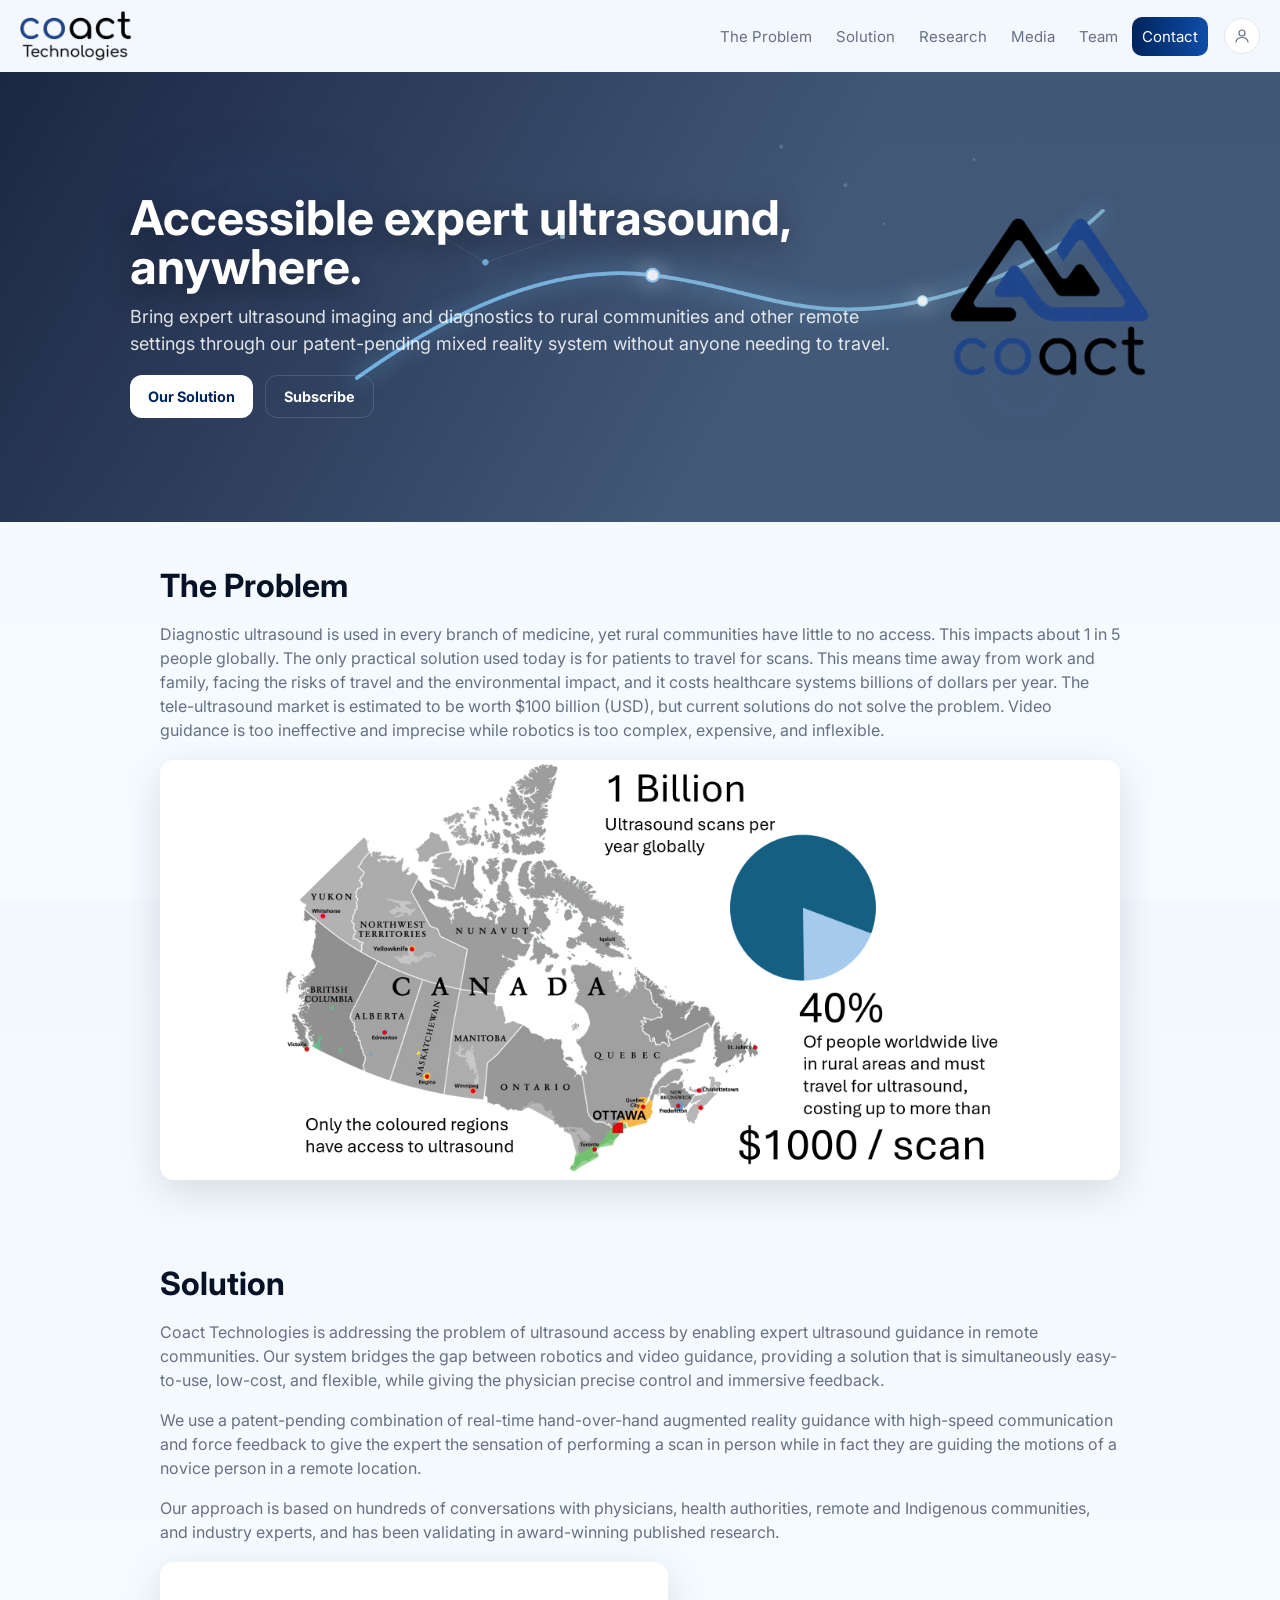
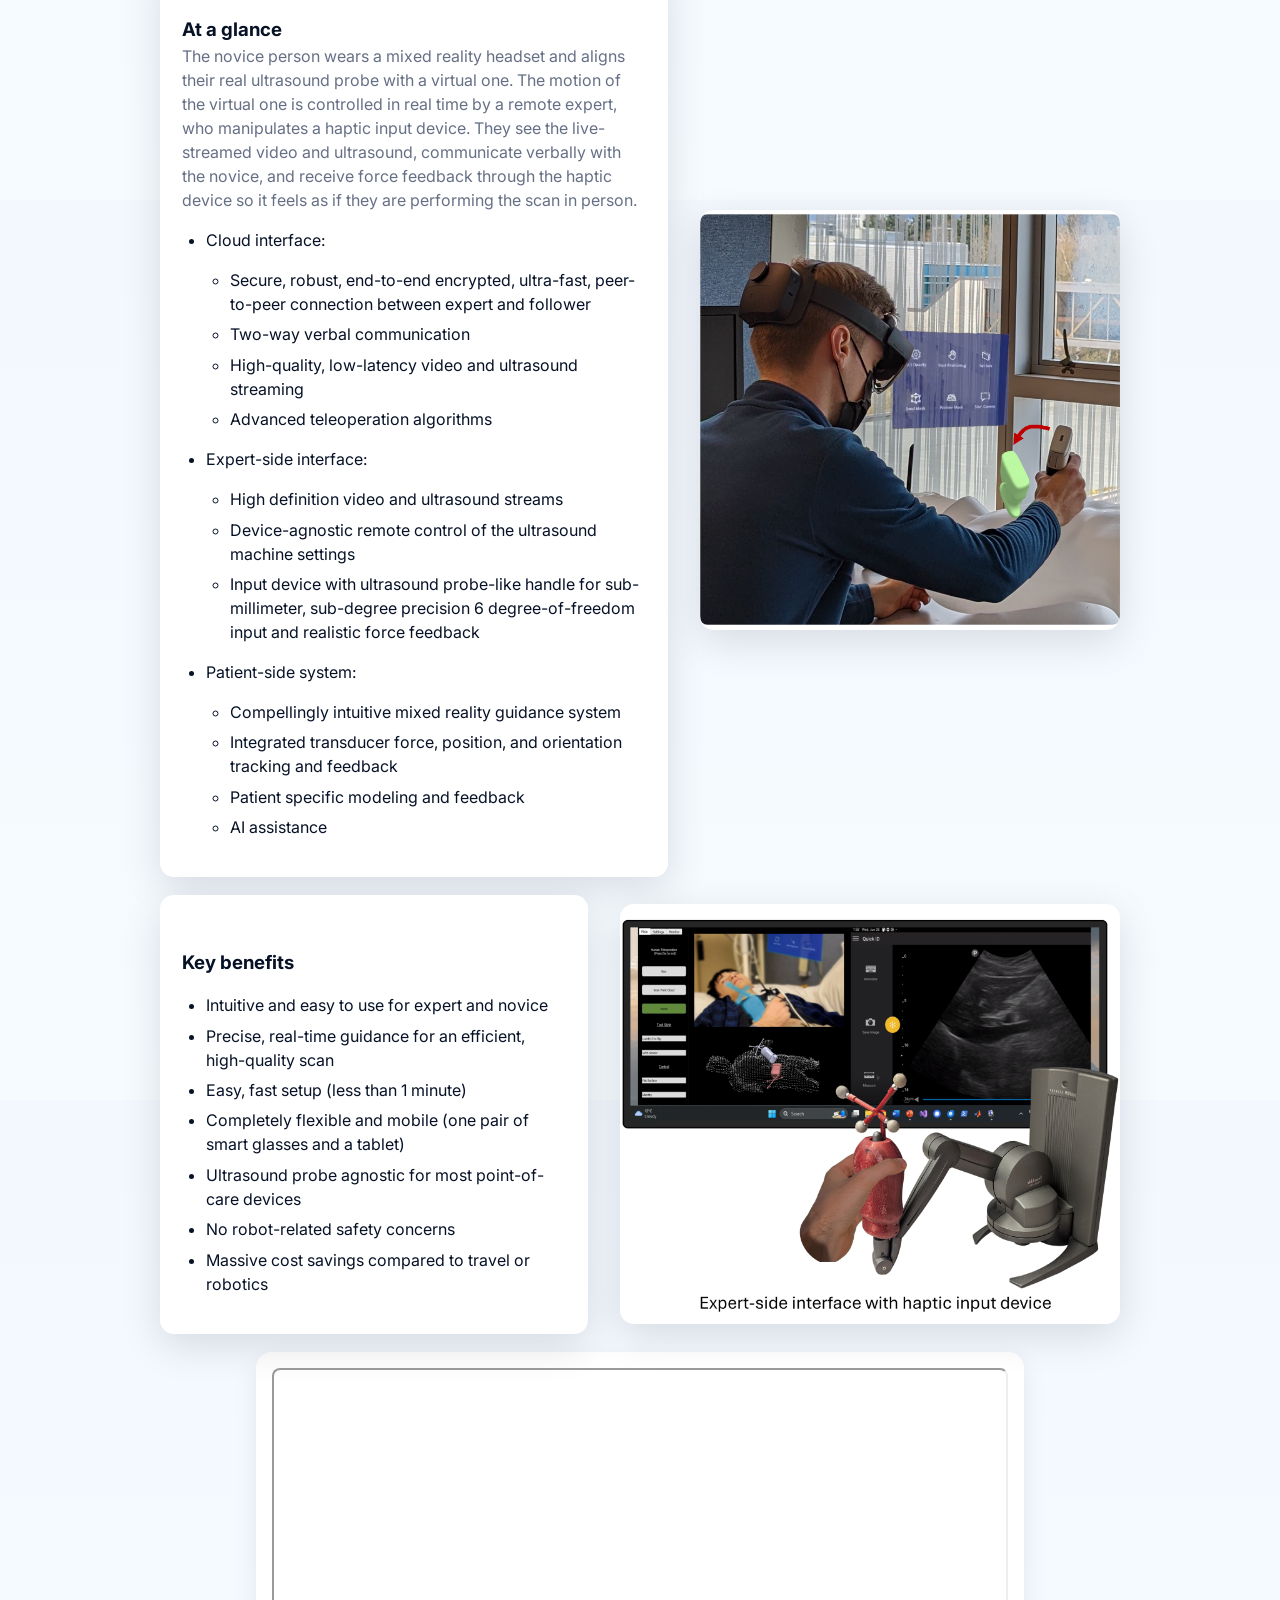
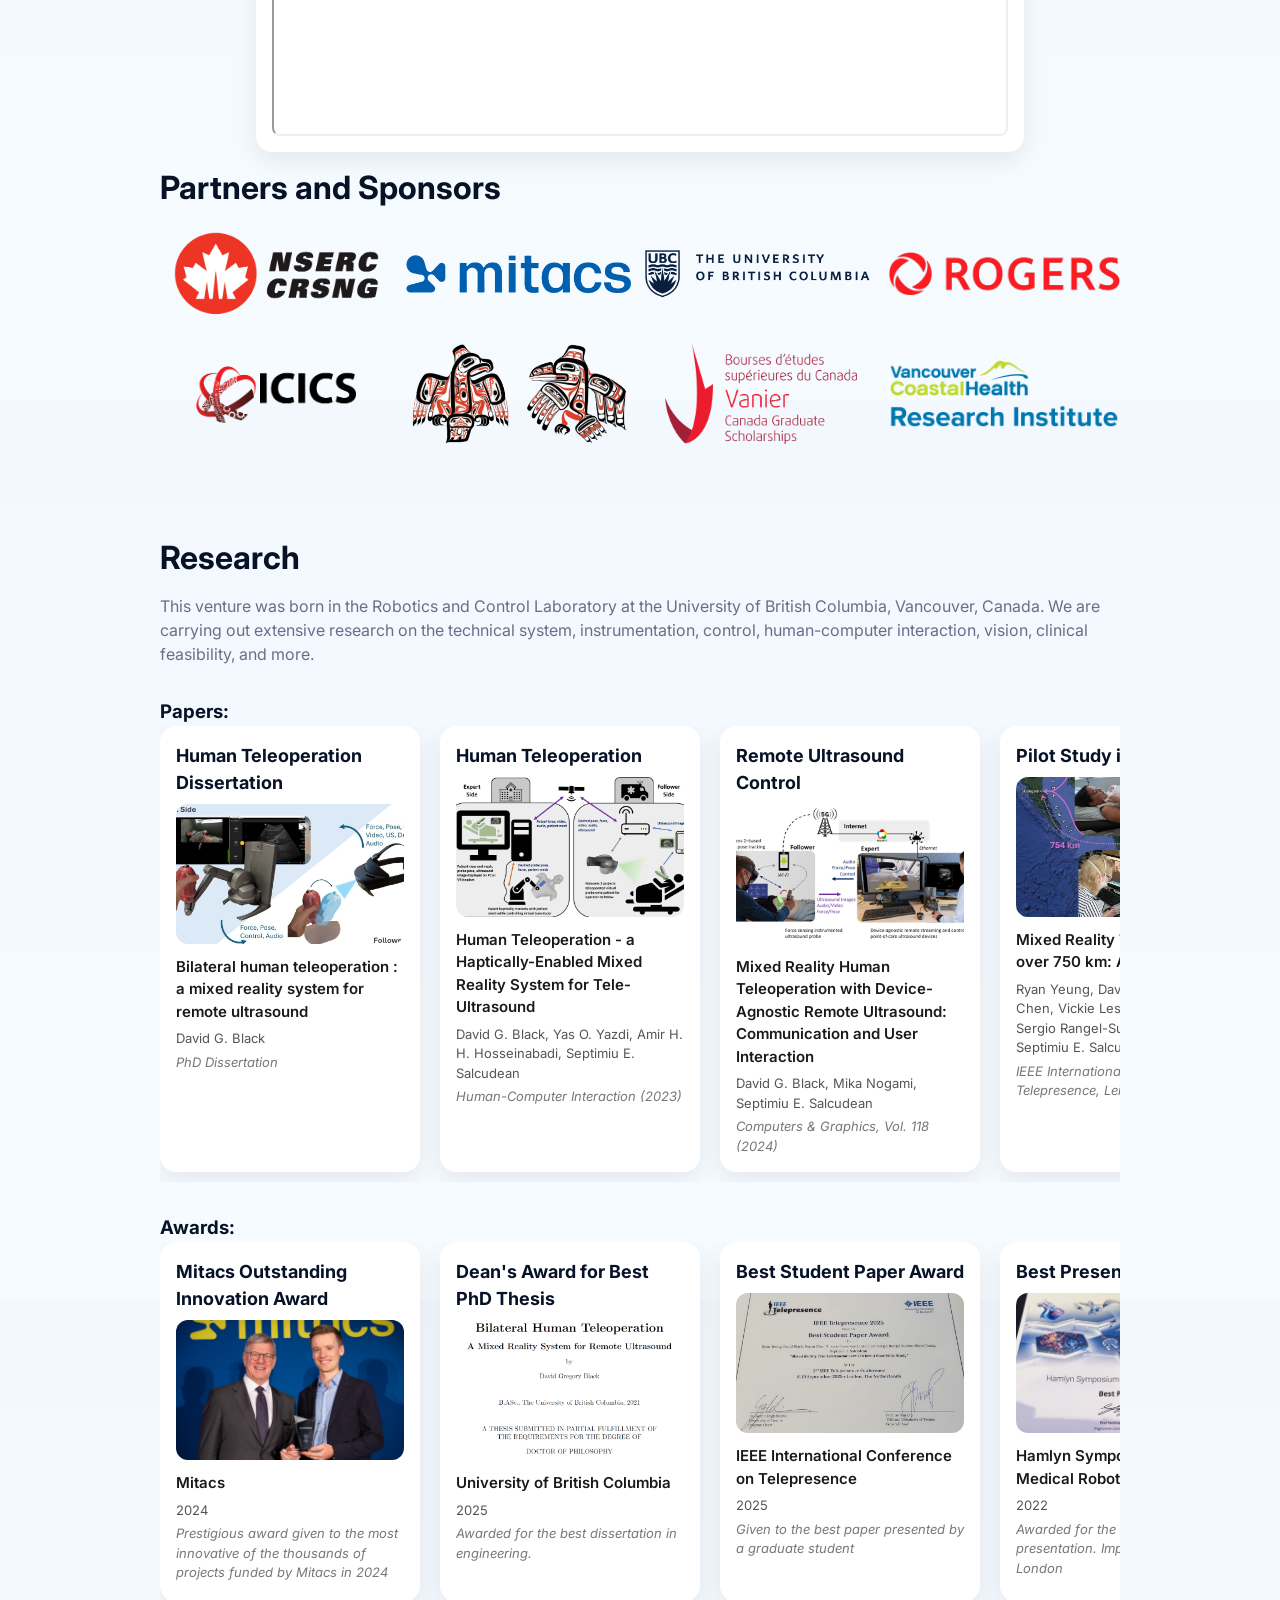
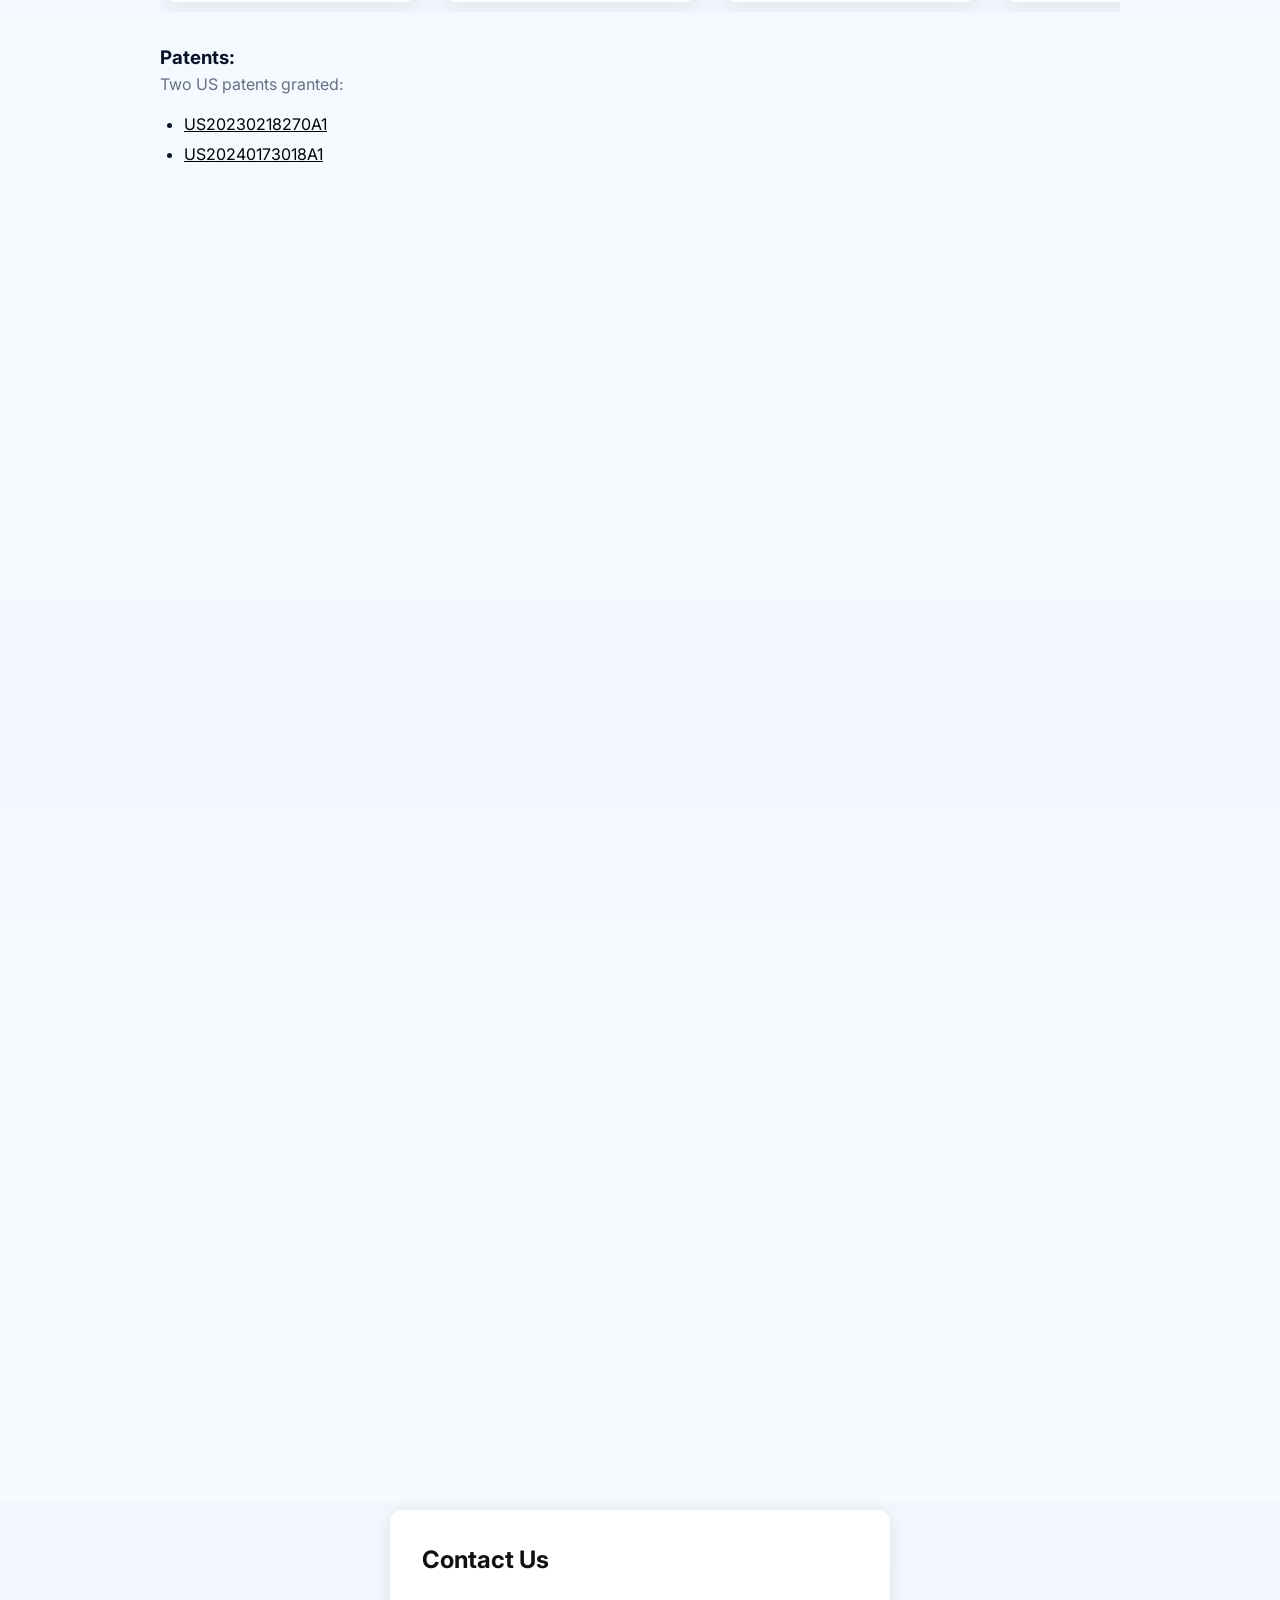
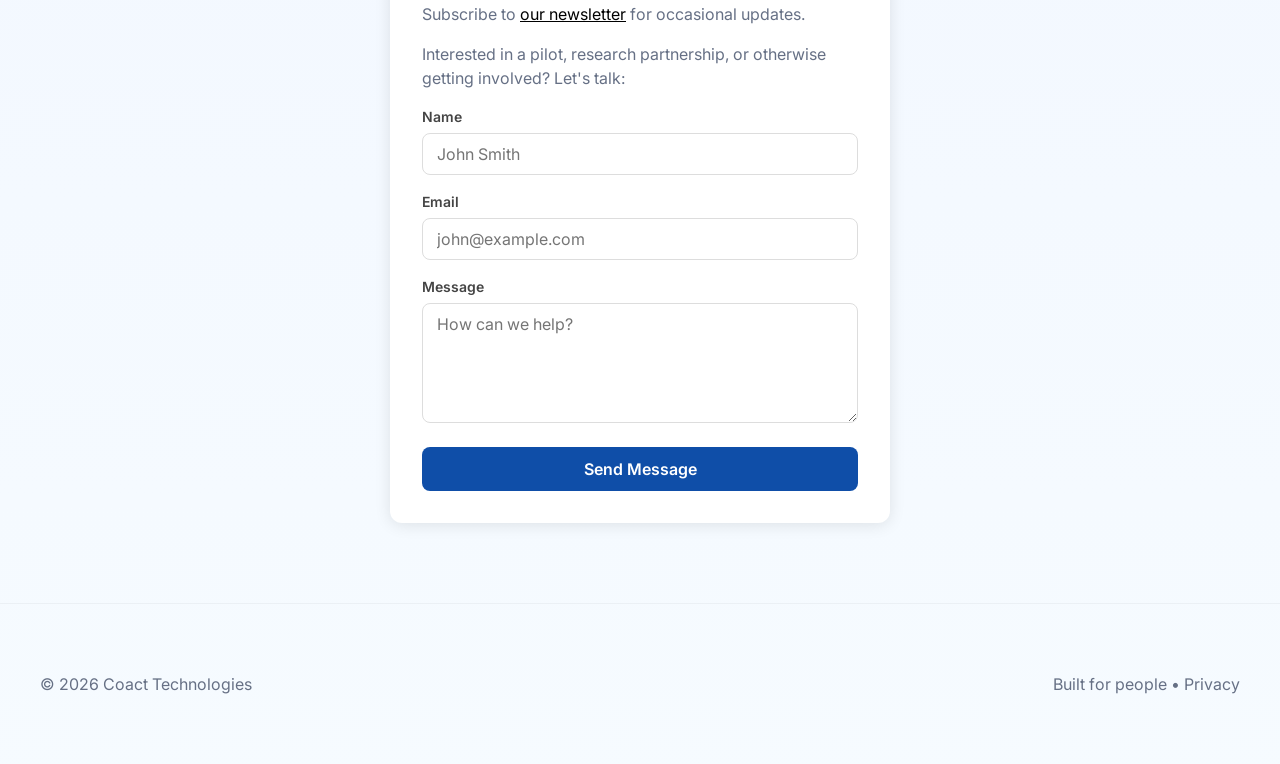
==== index.html @ f37709c3 "Added proper account backend" ====
<!doctype html>
<html lang="en">
<head>
  <meta charset="utf-8" />
  <meta name="viewport" content="width=device-width,initial-scale=1" />
  <title>Coact Technologies</title>
  <meta name="description" content="Accessible expert ultrasound." />
  <meta name="theme-color" content="#0B6E4F" />

  <link rel="stylesheet" href="coact.css" />
</head>

<body>
  <header class="container">
    <a class="brand" href="#">
      <div class="logo"><img src="./images/logoText.png" alt="Coact Technologies logo" style="width:100%;height:100%;object-fit:contain;"/></div>
    </a>

    <button class="nav-toggle" aria-label="Toggle menu" onclick="document.body.classList.toggle('menu-open')">☰</button>

    <nav class="nav-links">
      <a href="#issue">The Problem</a>
      <a href="#solution">Solution</a>
      <a href="#research">Research</a>
      <a href="#media">Media</a>
      <a href="#team">Team</a>
      <a class="cta" href="#contact">Contact</a>
    </nav>

        <!-- Account icon + dropdown -->
    <div class="account-menu" id="account-menu">
      <button class="account-btn" id="account-btn" aria-label="Account" aria-expanded="false" aria-haspopup="true">
        <svg viewBox="0 0 24 24" fill="none" xmlns="http://www.w3.org/2000/svg" aria-hidden="true">
          <circle cx="12" cy="8" r="4" stroke="currentColor" stroke-width="1.6"/>
          <path d="M4 20c0-3.314 3.582-6 8-6s8 2.686 8 6" stroke="currentColor" stroke-width="1.6" stroke-linecap="round"/>
        </svg>
      </button>
      <div class="account-dropdown" id="account-dropdown" role="menu">
        <a href="./account.html" id="auth-login" role="menuitem">
          <svg viewBox="0 0 16 16" fill="none" xmlns="http://www.w3.org/2000/svg">
            <path d="M6 3H3a1 1 0 00-1 1v8a1 1 0 001 1h3M10 5l3 3-3 3M13 8H6" stroke="currentColor" stroke-width="1.4" stroke-linecap="round" stroke-linejoin="round"/>
          </svg>
          Log in
        </a>
        <a href="./account.html" id="auth-signup" role="menuitem">
          <svg viewBox="0 0 16 16" fill="none" xmlns="http://www.w3.org/2000/svg">
            <circle cx="7" cy="6" r="3" stroke="currentColor" stroke-width="1.4"/>
            <path d="M2 14c0-2.21 2.239-4 5-4M11 9v5M13.5 11.5h-5" stroke="currentColor" stroke-width="1.4" stroke-linecap="round"/>
          </svg>
          Sign up
        </a>
      </div>
    </div>
  </header>

  <!-- HERO with parallax layers + SVG line art -->
  <div class="hero-wrap" id="top">
    <div class="parallax-layer layer bg" data-speed="0.12"></div>
    <div class="parallax-layer layer texture" data-speed="0.06"></div>
    <div class="parallax-layer layer gradient" data-speed="0.2"></div>

    <div class="parallax-layer layer svg" data-speed="0.35" aria-hidden="true">
      <!-- Custom SVG line-art (abstract medical waveform + nodes) -->
      <svg class="svg-art" viewBox="0 0 1200 700" preserveAspectRatio="xMidYMid meet" xmlns="http://www.w3.org/2000/svg">
        <defs>
          <linearGradient id="g1" x1="0" x2="1">
            <stop offset="0%" stop-color="#7fc7ff" stop-opacity="0.95"/>
            <stop offset="100%" stop-color="#9fe0ff" stop-opacity="0.7"/>
          </linearGradient>
          <filter id="f1" x="-20%" y="-20%" width="140%" height="140%">
            <feGaussianBlur stdDeviation="18" result="b"/>
            <feBlend in="SourceGraphic" in2="b" mode="screen"/>
          </filter>
        </defs>

        <g filter="url(#f1)">
          <path d="M20 420 C160 320, 320 240, 480 260 C640 280, 720 340, 900 300 C1040 270, 1140 200, 1180 160" fill="none" stroke="url(#g1)" stroke-width="6" stroke-linecap="round" stroke-linejoin="round" opacity="0.95"/>
          <circle cx="480" cy="260" r="10" fill="#fff" stroke="#7fc7ff" stroke-width="3"/>
          <circle cx="900" cy="300" r="8" fill="#fff" stroke="#9fe0ff" stroke-width="2"/>

          <!-- network nodes -->
          <g opacity="0.85">
            <circle cx="120" cy="180" r="6" fill="#9fe0ff"/>
            <circle cx="220" cy="240" r="5" fill="#7fc7ff"/>
            <circle cx="340" cy="200" r="4" fill="#bfe9ff"/>
            <path d="M120 180 L220 240 L340 200" stroke="rgba(255,255,255,0.12)" stroke-width="1.5" fill="none"/>
          </g>

          <!-- subtle dots field -->
          <g opacity="0.22" fill="#cfeeff">
            <circle cx="780" cy="120" r="3"/>
            <circle cx="840" cy="180" r="2"/>
            <circle cx="980" cy="80" r="2.5"/>
            <circle cx="680" cy="60" r="3"/>
          </g>
        </g>
      </svg>
    </div>

    <div class="hero">
      <div class="hero-inner">
        <div class="hero-copy">
          <!--<span class="eyebrow"><div class="small-logo"><img src="./images/logoText.png" alt="Guide Medical logo" style="width:100%;height:100%;object-fit:contain;"/></div></span>-->
          <h1 class="hero-title">Accessible expert ultrasound, anywhere.</h1>
          <p class="hero-lead">Bring expert ultrasound imaging and diagnostics to rural communities and other remote settings through our patent-pending mixed reality system without anyone needing to travel.</p>

          <div class="hero-cta">
            <button class="btn btn--solid" onclick="window.location.href='#solution'">Our Solution</button>
            <button class="btn btn--ghost" onclick="window.location.href='#contact'">Subscribe</button>
            <div class="logo-panel-small">
              <img src="./images/logo.png" style="width:40px;"/>
            </div>
          </div>
        </div>

        <div class="logo-panel">
          <img src="./images/logo.png" style="width:200px;"/>
        </div>
      </div>
    </div>
  </div>

  <!-- CONTENT SECTIONS WITH PARALLAX MEDIA PANELS -->
  <section id="issue" class="reveal">
    <h2>The Problem</h2>
    <p>Diagnostic ultrasound is used in every branch of medicine, yet rural communities have little to no access. This impacts about 1 in 5 people globally. The only practical solution used today is for patients to travel for scans. This means time away from work and family, facing the risks of travel and the environmental impact, and it costs healthcare systems billions of dollars per year. The tele-ultrasound market is estimated to be worth $100 billion (USD), but current solutions do not solve the problem. Video guidance is too ineffective and imprecise while robotics is too complex, expensive, and inflexible.</p>
    <!-- <div class="panel panel--media" style="margin-top:18px;background-image:linear-gradient(120deg, rgba(2,18,45,0.08), rgba(6,34,75,0.04)), url('./images/coverImg.png')"></div> -->
    <div class="panel panel--media" style="margin-top:18px">
      <img src="./images/coverImg.png" style="max-height:100%;max-width:100%;border-radius:8px;"/>
    </div>
  </section>

  <section id="solution" class="reveal">
    <h2>Solution</h2>
    <p>Coact Technologies is addressing the problem of ultrasound access by enabling expert ultrasound guidance in remote communities. Our system bridges the gap between robotics and video guidance, providing a solution that is simultaneously easy-to-use, low-cost, and flexible, while giving the physician precise control and immersive feedback.</p>
    <p>We use a patent-pending combination of real-time hand-over-hand augmented reality guidance with high-speed communication and force feedback to give the expert the sensation of performing a scan in person while in fact they are guiding the motions of a novice person in a remote location.</p>
    <p>Our approach is based on hundreds of conversations with physicians, health authorities, remote and Indigenous communities, and industry experts, and has been validating in award-winning published research.</p>
    <div class="split" style="margin-top:18px">
      <div>
        <div class="panel" style="padding:22px">
          <h3>At a glance</h3>
          <p>The novice person wears a mixed reality headset and aligns their real ultrasound probe with a virtual one. The motion of the virtual one is controlled in real time by a remote expert, who manipulates a haptic input device. They see the live-streamed video and ultrasound, communicate verbally with the novice, and receive force feedback through the haptic device so it feels as if they are performing the scan in person.</p>
          <ul>
            <li>Cloud interface:
            <ul>
              <li>Secure, robust, end-to-end encrypted, ultra-fast, peer-to-peer connection between expert and follower</li>
              <li>Two-way verbal communication</li>
              <li>High-quality, low-latency video and ultrasound streaming</li>
              <li>Advanced teleoperation algorithms</li>
            </ul></li>
            <li>Expert-side interface:
            <ul>
              <li>High definition video and ultrasound streams</li>
              <li>Device-agnostic remote control of the ultrasound machine settings</li>
              <li>Input device with ultrasound probe-like handle for sub-millimeter, sub-degree precision 6 degree-of-freedom input and realistic force feedback</li>
            </ul></li>
            <li>Patient-side system:
            <ul>
              <li>Compellingly intuitive mixed reality guidance system</li>
              <li>Integrated transducer force, position, and orientation tracking and feedback</li>
              <li>Patient specific modeling and feedback</li>
              <li>AI assistance</li></li>
            </ul>
          </ul>
        </div>
      </div>
      <div>
        <div class="panel panel--media">
          <img src="./images/followerSide.png" style="max-height:100%;max-width:100%;border-radius:8px;"/>
        </div>
      </div>
    </div>
    <div class="splitleft" style="margin-top:18px">
      <div>
        <div class="panel" style="padding:22px">
          <h3>Key benefits</h3>
          <ul>
            <li>Intuitive and easy to use for expert and novice</li>
            <li>Precise, real-time guidance for an efficient, high-quality scan</li>
            <li>Easy, fast setup (less than 1 minute)</li>
            <li>Completely flexible and mobile (one pair of smart glasses and a tablet)</li>
            <li>Ultrasound probe agnostic for most point-of-care devices</li>
            <li>No robot-related safety concerns</li>
            <li>Massive cost savings compared to travel or robotics</li>
          </ul>
        </div>
      </div>
      <div>
        <div class="panel panel--media">
          <img src="./images/expertSide.png" style="max-height:100%;max-width:100%;border-radius:8px;"/>
        </div>
      </div>
    </div>
    <div class="videocard" style="margin-top:18px;height:400px">
      <iframe src="https://www.youtube.com/embed/pDafyuoCzkY?si=y3KrUUWtHOhyzfFG" allowfullscreen referrerpolicy="strict-origin-when-cross-origin" style="height:100%;width:auto;border-radius:8px;"></iframe>
    </div>

    <h2 style="margin-top:12px;">Partners and Sponsors</h2>
    <div class="gridpartner" role="list">
        <div class="partner">
          <img src="./images/nserc.png">
        </div>
        <div class="partner">
          <img src="./images/mitacs.webp">
        </div>
        <div class="partner">
          <img src="./images/ubc.png">
        </div>
        <div class="partner">
          <img src="./images/rogers.png">
        </div>
        <div class="partner">
          <img src="./images/icics.png">
        </div>
        <div class="partner">
          <img src="./images/skidegate.png">
        </div>
        <div class="partner">
          <img src="./images/vanier.png">
        </div>
        <div class="partner">
          <img src="./images/vchri.png">
        </div>
    </div>
  </section>

  <section id="research" class="reveal">
    <h2>Research</h2>
    <p>This venture was born in the Robotics and Control Laboratory at the University of British Columbia, Vancouver, Canada. We are carrying out extensive research on the technical system, instrumentation, control, human-computer interaction, vision, clinical feasibility, and more.</p>
    <h3>Papers:</h3>
    <div class="hscroll-panel">
      <div class="hscroll-inner">
        <div class="card">
          <h3>Human Teleoperation Dissertation</h3>
          <a href="https://dx.doi.org/10.14288/1.0448301" target="_blank">
            <img src="./images/generalDiagram.JPG" alt="Human Teleoperation System" loading="lazy" />
          </a>
          <div class="meta">
            <div class="meta-title">Bilateral human teleoperation : a mixed reality system for remote ultrasound</div>
            <div class="meta-authors">David G. Black</div>
            <div class="meta-venue">PhD Dissertation</div>
          </div>
        </div>

        <!-- Human Teleoperation (preprint / HCI) -->
        <div class="card">
          <h3>Human Teleoperation</h3>
          <a href="https://doi.org/10.1080/07370024.2023.2218355" target="_blank">
            <img src="./images/hci2023.png" alt="Human Teleoperation System" loading="lazy" />
          </a>
          <div class="meta">
            <div class="meta-title">Human Teleoperation - a Haptically-Enabled Mixed Reality System for Tele-Ultrasound</div>
            <div class="meta-authors">David G. Black, Yas O. Yazdi, Amir H. H. Hosseinabadi, Septimiu E. Salcudean</div>
            <div class="meta-venue">Human-Computer Interaction (2023)</div>
          </div>
        </div>

        <!-- Mixed Reality Tele-US (Computers & Graphics) -->
        <div class="card">
          <h3>Remote Ultrasound Control</h3>
          <a href="https://www.sciencedirect.com/science/article/pii/S0097849324000037" target="_blank">
            <img src="./images/cagFig.png" alt="Mixed Reality Tele-US" loading="lazy" />
          </a>
          <div class="meta">
            <div class="meta-title">Mixed Reality Human Teleoperation with Device-Agnostic Remote Ultrasound: Communication and User Interaction</div>
            <div class="meta-authors">David G. Black, Mika Nogami, Septimiu E. Salcudean</div>
            <div class="meta-venue">Computers & Graphics, Vol. 118 (2024)</div>
          </div>
        </div>

        <!-- Clinical Study over Distance -->
        <div class="card">
          <h3>Pilot Study in Haida Gwaii</h3>
          <a href="https://arxiv.org/abs/2502.07922" target="_blank">
            <img src="./images/haidaFig.jpg" alt="750 km tele-ultrasound clinical study" loading="lazy" />
          </a>
          <div class="meta">
            <div class="meta-title">Mixed Reality Tele-Ultrasound over 750 km: A Clinical Study</div>
            <div class="meta-authors">Ryan Yeung, David G. Black, Patrick Chen, Vickie Lessoway, Jan Reid, Sergio Rangel-Suarez, Silvia Chang, Septimiu E. Salcudean</div>
            <div class="meta-venue">IEEE International Conference on Telepresence, Leiden (2025)</div>
          </div>
        </div>

        <!-- Latency Evaluation -->
        <div class="card">
          <h3>Communication</h3>
          <a href="https://ieeexplore.ieee.org/abstract/document/10380799" target="_blank">
            <img src="./images/commFig.png" alt="Latency Evaluation" loading="lazy" />
          </a>
          <div class="meta">
            <div class="meta-title">Evaluation of Communication and Human Response Latency for (Human) Teleoperation</div>
            <div class="meta-authors">David G. Black, Dragan Andjelic, Septimiu E. Salcudean</div>
            <div class="meta-venue">IEEE Transactions on Medical Robotics & Bionics (2024)</div>
          </div>
        </div>

        <div class="card">
          <h3>Human vs. Robotic Teleoperation</h3>
          <a href="https://ieeexplore.ieee.org/abstract/document/10380799" target="_blank">
            <img src="./images/robotFig.png" alt="Latency Evaluation" loading="lazy" />
          </a>
          <div class="meta">
            <div class="meta-title">Robotic versus Human Teleoperation for Remote Ultrasound</div>
            <div class="meta-authors">David G. Black, Septimiu E. Salcudean</div>
            <div class="meta-venue">Hamlyn Symposium for Medical Robotics (2025)</div>
          </div>
        </div>

        <!-- Human-as-Robot Performance -->
        <div class="card">
          <h3>Novice Performance</h3>
          <a href="https://link.springer.com/article/10.1007/s11548-023-02896-0" target="_blank">
            <img src="images/trackingTimeDelay.jpg" alt="Human-as-robot performance" loading="lazy" />
          </a>
          <div class="meta">
            <div class="meta-title">Human-as-a-Robot Performance in Augmented Reality Tele-Ultrasound</div>
            <div class="meta-authors">David G. Black, Hamid Moradi, Septimiu E. Salcudean</div>
            <div class="meta-venue">International Journal of Computer Assisted Radiology & Surgery (2023)</div>
          </div>
        </div>

        <!-- Stability / Transparency -->
        <div class="card">
          <h3>Bilateral Human Teleoperation</h3>
          <a href="https://ieeexplore.ieee.org/abstract/document/11176126" target="_blank">
            <img src="images/teleop.png" alt="Stability and transparency in human teleoperation" loading="lazy" />
          </a>
          <div class="meta">
            <div class="meta-title">Stability and Transparency in Mixed Reality Bilateral Human Teleoperation</div>
            <div class="meta-authors">David G. Black, Septimiu E. Salcudean</div>
            <div class="meta-venue">IEEE Transactions on Robotics (2025)</div>
          </div>
        </div>

        <!-- Model-Mediated Teleoperation -->
        <div class="card">
          <h3>Model-Mediated Teleoperation</h3>
          <a href="https://arxiv.org/abs/2502.07922" target="_blank">
            <img src="images/mmt.jpg" alt="Model mediated teleoperation" loading="lazy" />
          </a>
          <div class="meta">
            <div class="meta-title">Visual-Haptic Model-Mediated Teleoperation for Ultrasound</div>
            <div class="meta-authors">David G. Black, Maria Tirindelli, Septimiu E. Salcudean, Wolfgang Wein, Marco Esposito</div>
            <div class="meta-venue">IEEE Conference on Intelligent Robots and Systems (IROS), Hangzhou (2025)</div>
          </div>
        </div>

        <!-- Linearity / Passivity -->
        <div class="card">
          <h3>Linearity & Passivity of the Novice</h3>
          <a href="https://arxiv.org/abs/2504.11653" target="_blank">
            <img src="images/linearityPaper.png" alt="Linearity and passivity in human teleoperation" loading="lazy" />
          </a>
          <div class="meta">
            <div class="meta-title">Linearity, Time Invariance, and Passivity of a Novice Person in Human Teleoperation</div>
            <div class="meta-authors">David G. Black, Septimiu E. Salcudean</div>
            <div class="meta-venue">IEEE Transactions on Robotics (submitted, 2025)</div>
          </div>
        </div>

        <!-- Linearity / Passivity --> 
        <div class="card">
          <h3>Model Based Haptics</h3>
          <a href="https://arxiv.org/abs/2509.15325" target="_blank">
            <img src="images/icraFig.png" alt="Linearity and passivity in human teleoperation" loading="lazy" />
          </a>
          <div class="meta">
            <div class="meta-title">Measurement and Potential Field-Based Patient Modeling for Model-Mediated Tele-ultrasound</div>
            <div class="meta-authors">Ryan S. Yeung, David G. Black, Septimiu E. Salcudean</div>
            <div class="meta-venue">IEEE International Conference on Robotics and Automation (Submitted 2025)</div>
          </div>
        </div>

        <!-- Force Sensing 6-Axis -->
        <div class="card">
          <h3>Force Sensing</h3>
          <a href="https://ieeexplore.ieee.org/abstract/document/10542375" target="_blank">
            <img src="images/tmrbFig.jpg" alt="6-axis force sensing" loading="lazy" />
          </a>
          <div class="meta">
            <div class="meta-title">Low-Profile 6-Axis Differential Magnetic Force/Torque Sensing</div>
            <div class="meta-authors">David G. Black, Amir H. H. Hosseinabadi, Mika Nogami, Nicholas Rangga, Septimiu E. Salcudean</div>
            <div class="meta-venue">IEEE Transactions on Medical Robotics & Bionics (2024)</div>
          </div>
        </div>

        <!-- Force Sensing (Conference) -->
        <div class="card">
          <h3>Force Sensing</h3>
          <a href="https://ieeexplore.ieee.org/abstract/document/10224473" target="_blank">
            <img src="images/whcFig.jpg" alt="Differential magnetic sensing" loading="lazy" />
          </a>
          <div class="meta">
            <div class="meta-title">Towards Differential Magnetic Force Sensing for Ultrasound Teleoperation</div>
            <div class="meta-authors">David G. Black, Amir H. H. Hosseinabadi, Mika Nogami, Maxime Pol, Nicholas Rangga, Septimiu E. Salcudean</div>
            <div class="meta-venue">IEEE World Haptics Conference, Delft (2023)</div>
          </div>
        </div>

        <!-- Pose Tracking -->
        <div class="card">
          <h3>Probe Pose Tracking</h3>
          <a href="https://ieeexplore.ieee.org/abstract/document/10522652" target="_blank">
            <img src="images/tracked.jpg" alt="Pose tracking for AR" loading="lazy" />
          </a>
          <div class="meta">
            <div class="meta-title">Robust Object Pose Tracking for Augmented Reality Guidance and Teleoperation</div>
            <div class="meta-authors">David G. Black, Septimiu E. Salcudean</div>
            <div class="meta-venue">IEEE Transactions on Instrumentation & Measurement (2024)</div>
          </div>
        </div>

        <!-- VR Tele-US Conference -->
        <div class="card">
          <h3>Mixed Reality Interface</h3>
          <a href="https://ieeexplore.ieee.org/abstract/document/10108864" target="_blank">
            <img src="images/followerSide.png" alt="Mixed Reality Tele-US VR" loading="lazy" />
          </a>
          <div class="meta">
            <div class="meta-title">Mixed Reality Human Teleoperation</div>
            <div class="meta-authors">David G. Black, Septimiu E. Salcudean</div>
            <div class="meta-venue">IEEE VR (2023)</div>
          </div>
        </div>
      </div>
    </div>

    <h3>Awards:</h3>
    <div class="hscroll-panel">
      <div class="hscroll-inner">
        <div class="card">
          <h3>Mitacs Outstanding Innovation Award</h3>
          <img src="./images/mitacsAward.jpg" alt="Human Teleoperation Mixed Reality system" loading="lazy" />
          <div class="meta">
            <div class="meta-title">Mitacs</div>
            <div class="meta-authors">2024</div>
            <div class="meta-venue">Prestigious award given to the most innovative of the thousands of projects funded by Mitacs in 2024</div>
          </div>
        </div>

        <div class="card">
          <h3>Dean's Award for Best PhD Thesis</h3>
          <img src="images/thesis.png" alt="Human Teleoperation Mixed Reality system" loading="lazy" />
          <div class="meta">
            <div class="meta-title">University of British Columbia</div>
            <div class="meta-authors">2025</div>
            <div class="meta-venue">Awarded for the best dissertation in engineering.</div>
          </div>
        </div>

        <div class="card">
          <h3>Best Student Paper Award</h3>
          <img src="./images/telepresenceAward.png" alt="Human Teleoperation Mixed Reality system" loading="lazy" />
          <div class="meta">
            <div class="meta-title">IEEE International Conference on Telepresence</div>
            <div class="meta-authors">2025</div>
            <div class="meta-venue">Given to the best paper presented by a graduate student</div>
          </div>
        </div>

        <div class="card">
          <h3>Best Presentation Award</h3>
          <img src="./images/hamlynAward.jpg" alt="Human Teleoperation Mixed Reality system" loading="lazy" />
          <div class="meta">
            <div class="meta-title">Hamlyn Symposium for Medical Robotics</div>
            <div class="meta-authors">2022</div>
            <div class="meta-venue">Awarded for the best paper and presentation. Imperial College, London</div>
          </div>
        </div>

        <div class="card">
          <h3>Technical Achievment Award</h3>
          <img src="./images/mddc.png" alt="Human Teleoperation Mixed Reality system"/>
          <div class="meta">
            <div class="meta-title">BC Medical Device Design Centre</div>
            <div class="meta-authors">2021</div>
            <div class="meta-venue">Awarded after presentations to judges at the BC MDDC</div>
          </div>
        </div>
      </div>
    </div>
    <h3>Patents:</h3>
    <p>Two US patents granted:</p>
    <ul>
      <li><a href=https://patents.google.com/patent/US20230218270A1/en target="_blank" style="color:black">US20230218270A1</a></li>
      <li><a href=https://patents.google.com/patent/US20240173018A1/en target="_blank" style="color:black">US20240173018A1</a></li>
    </ul>
  </section>

  <section id="media" class="reveal">
    <h2>Media Coverage</h2>
    <div class="grid" role="list">
      <div class="partner">
        <a href="https://www.cbc.ca/player/play/video/9.6573580" target="_blank" rel="noopener noreferrer" aria-label="Open CBC news in a new tab">
          <img src="./images/cbc.png" alt="CBC" loading="lazy">
        </a>
      </div>
      <div class="partner">
        <a href="https://globalnews.ca/news/10949371/bc-researchers-new-technology-remote-ultrasounds/" target="_blank" rel="noopener noreferrer" aria-label="Open Global News in a new tab">
          <img src="./images/global.png" alt="Global News" loading="lazy">
        </a>
      </div>

      <div class="partner">
        <a href="https://www.youtube.com/watch?si=iKS7GRrWhVgW9qmq&v=0LxiADm_ka4&feature=youtu.be" target="_blank" rel="noopener noreferrer" aria-label="Open CTV News in a new tab">
          <img src="./images/ctv.png" alt="CTV News" loading="lazy">
        </a>
      </div>

      <div class="partner">
        <a href="https://thetyee.ca/News/2024/11/26/UBC-Student-Awarded-Remote-Ultrasound/" target="_blank" rel="noopener noreferrer" aria-label="Open The Tyee in a new tab">
          <img src="./images/tyee.png" alt="The Tyee" loading="lazy">
        </a>
      </div>

      <div class="partner">
        <a href="https://www.mitacs.ca/our-innovation-insights/transforming-ultrasound-access-in-remote-communities/?utm_content=358333659&utm_medium=social&utm_source=linkedin&hss_channel=lcp-118745" target="_blank" rel="noopener noreferrer" aria-label="Open Mitacs in a new tab">
          <img src="./images/mitacs.webp" alt="Mitacs" loading="lazy">
        </a>
      </div>

      <div class="partner">
        <a href="https://www.ept.ca/features/award-winning-ultrasound-system-is-a-mixed-reality/" target="_blank" rel="noopener noreferrer" aria-label="Open Page 4 in a new tab">
          <img src="./images/ept.png" alt="Electronic Products and Technology Magazine" loading="lazy">
        </a>
      </div>

      <div class="partner">
        <a href="https://www.cbc.ca/listen/live-radio/1-110-daybreak-south/clip/16112225-theme-song-mining-songs-west-kootenay-drug-alert" target="_blank" rel="noopener noreferrer" aria-label="Open CBC Radio in a new tab">
          <img src="./images/cbcradio.png" alt="CBC Radio" loading="lazy">
        </a>
      </div>

      <div class="partner">
        <a href="https://www.healthing.ca/technology/ultrasound-anywhere-virtual-reality-tool-aims-to-change-the-face-of-rural-healthcare-for-canadians" target="_blank" rel="noopener noreferrer" aria-label="Open Healthing.ca in a new tab">
          <img src="./images/healthing.webp" alt="Healthing.ca" loading="lazy">
        </a>
      </div>

      <div class="partner">
        <a href="https://techcouver.com/2024/11/20/ubc-researcher-revolutionizes-remote-ultrasound-technology/" target="_blank" rel="noopener noreferrer" aria-label="Open Techouver in a new tab">
          <img src="./images/techouver.png" alt="Techouver" loading="lazy">
        </a>
      </div>

      <div class="partner">
        <a href="https://www.canhealth.com/2024/11/20/bc-researcher-wins-award-for-remote-ultrasound/" target="_blank" rel="noopener noreferrer" aria-label="Open Canadian Healthcare Technology in a new tab">
          <img src="./images/cht.png" alt="Canadian Healthcare Technology" loading="lazy">
        </a>
      </div>

      <div class="partner">
        <a href="https://canadiansme.ca/prestigious-mitacs-innovation-awards-celebrate-canadas-top-talent-for-breakthroughs-in-health-food-industry-water-treatment-and-more/" target="_blank" rel="noopener noreferrer" aria-label="Open Canadian SME in a new tab">
          <img src="./images/sme.webp" alt="Canadian SME" loading="lazy">
        </a>
      </div>

      <div class="partner">
        <a href="https://www.vchri.ca/stories/2024/08/02/teleoperated-ultrasounds-bring-expert-care-rural-and-remote-communities" target="_blank" rel="noopener noreferrer" aria-label="Open VCH-RI in a new tab">
          <img src="./images/vchri.png" alt="VCH-RI" loading="lazy">
        </a>
      </div>
    </div>
  </section>

    <section id="team" class="reveal">
    <h2>Team</h2>
    <p>We are scientists and engineers with deep expertise in medical imaging, teleoperation, and mixed reality and a shared vision to improve health equity.</p>
    <div class="team-grid" style="margin-top:18px">
      <div class="member">
        <img src="./images/david.jpg" style="width:100%;height:280px;object-fit:cover;border-radius:8px;margin-bottom:10px"/>
        <strong>Dr. David Black</strong>
        <div class="muted">Technical Lead</div>
        <div>
          <a href="https://www.linkedin.com/in/davidgblack" target="_blank">
            <img src="./images/linkedin.svg" alt="LinkedIn Link" style="width:30%;opacity: 0.6;margin-top: 4px;">
          </a>
        </div>
      </div>
      <div class="member">
        <img src="./images/tim.jpg" style="width:100%;height:280px;object-fit:cover;border-radius:8px;margin-bottom:10px"/>
        <strong>Professor Tim Salcudean</strong>
        <div class="muted">Scientific Lead</div>
        <div>
          <a href="https://www.linkedin.com/in/tim-salcudean/" target="_blank">
            <img src="./images/linkedin.svg" alt="LinkedIn Link" style="width:30%;opacity: 0.6;margin-top: 4px;">
          </a>
        </div>
      </div>
      <div class="member">
        <img src="./images/qi.jpg" style="width:100%;height:280px;object-fit:cover;border-radius:8px;margin-bottom:10px"/>
        <strong>Dr. Qi Zeng</strong>
        <div class="muted">AI & Ultrasound Lead</div>
        <div>
          <a href="https://www.linkedin.com/in/qi-zeng-a1076886/" target="_blank">
            <img src="./images/linkedin.svg" alt="LinkedIn Link" style="width:30%;opacity: 0.6;margin-top: 4px;">
          </a>
        </div>
      </div>
      <div class="member">
        <img src="./images/valentina.jpg" style="width:100%;height:280px;object-fit:cover;border-radius:8px;margin-bottom:10px"/>
        <strong>Valentina Toro Chinchilla</strong>
        <div class="muted">Business Lead</div>
        <div>
          <a href="https://www.linkedin.com/in/valentina-toro-chinchilla/" target="_blank">
            <img src="./images/linkedin.svg" alt="LinkedIn Link" style="width:30%;opacity: 0.6;margin-top: 4px;">
          </a>
        </div>
      </div>
    </div>
  </section>

  <section id="contact" class="reveal">
    <form class="contact-form" action="https://api.web3forms.com/submit" method="POST">
      <h2>Contact Us</h2>
      <p>Subscribe to <a href=https://telesonics.beehiiv.com/ style="color:black">our newsletter</a> for occasional updates.</p>
      <p>Interested in a pilot, research partnership, or otherwise getting involved? Let's talk:</p>
      <input type="hidden" name="access_key" value="69225f7b-65fe-4bf1-b74d-ca77ea431236">
      <div class="form-group">
        <label for="name">Name</label>
        <input type="text" id="name" name="name" placeholder="John Smith" required>
      </div>
      <div class="form-group">
        <label for="email">Email</label>
        <input type="email" id="email" name="email" placeholder="john@example.com" required>
      </div>
      <div class="form-group">
        <label for="message">Message</label>
        <textarea id="message" name="message" placeholder="How can we help?" required></textarea>
      </div>
      <div class="h-captcha" data-captcha="true" data-size="compact"></div>
      <button type="submit">Send Message</button>
    </form>
  </section>

  <footer class="site">
    <div class="container">© <span id="year"></span> Coact Technologies</div>
    <div class="container" style="text-align:right;color:var(--muted)">Built for people • Privacy</div>
  </footer>

  <script>
    // year
    document.getElementById('year').textContent = new Date().getFullYear();

    // Smooth parallax using requestAnimationFrame
    (function(){
      const layers = Array.from(document.querySelectorAll('.parallax-layer'));
      let latestScrollY = 0;
      let ticking = false;

      function onScroll(){
        latestScrollY = window.scrollY || window.pageYOffset;
        if(!ticking){
          window.requestAnimationFrame(update);
          ticking = true;
        }
      }

      function update(){
        layers.forEach(layer => {
          const speed = parseFloat(layer.dataset.speed) || 0.1;
          const offset = (latestScrollY * speed);
          layer.style.transform = `translate3d(0, ${offset}px, 0)`;
        });
        ticking = false;
      }

      window.addEventListener('scroll', onScroll, {passive:true});
      // initial
      update();
    })();

    // Reveal on scroll
    (function(){
      const revealEls = document.querySelectorAll('.reveal');
      const io = new IntersectionObserver((entries)=>{
        entries.forEach(e=>{
          if(e.isIntersecting){
            e.target.classList.add('visible');
            io.unobserve(e.target);
          }
        });
      },{threshold:0.12});
      revealEls.forEach(el=>io.observe(el));
    })();

    // lightweight resize adapt for svg scaling
    window.addEventListener('resize', ()=>{
      // noop for now but reserved for advanced behaviours
    });

    (function () {
      // Toggle dropdown
      const btn      = document.getElementById('account-btn');
      const dropdown = document.getElementById('account-dropdown');
 
      btn.addEventListener('click', (e) => {
        e.stopPropagation();
        const isOpen = dropdown.classList.toggle('open');
        btn.setAttribute('aria-expanded', isOpen);
      });
 
      // Close on outside click
      document.addEventListener('click', () => {
        dropdown.classList.remove('open');
        btn.setAttribute('aria-expanded', 'false');
      });
 
      // Close on Escape
      document.addEventListener('keydown', (e) => {
        if (e.key === 'Escape') {
          dropdown.classList.remove('open');
          btn.setAttribute('aria-expanded', 'false');
          btn.focus();
        }
      });
    })();
  </script>
  <script src="https://web3forms.com/client/script.js" async defer></script>
</body>
</html>
---- coact.css ----
/* ============================================================
   coact.css — Shared stylesheet for Coact Technologies
   Used by: index.html, register.html
   ============================================================ */

/* ── Google Fonts ──────────────────────────────────────────── */
@import url('https://fonts.googleapis.com/css2?family=Inter:wght@300;400;500;600;700&family=Instrument+Serif:ital@0;1&family=DM+Sans:ital,opsz,wght@0,9..40,300;0,9..40,400;0,9..40,500;1,9..40,300&display=swap');

/* ── Design tokens ─────────────────────────────────────────── */
:root {
  /* Brand colours — sourced from index.html */
  --accent:        #00245c;
  --accent-2:      #0f4ea8;
  --accent-tint:   #eef2ff;
  --accent-mid:    #1a5cff;   /* brighter blue for register page CTAs */

  /* Neutrals */
  --text:          #071227;
  --muted:         #667085;
  --text-light:    #999992;
  --rule:          #e8e8e4;

  /* Surfaces */
  --bg:            #f6fbff;
  --bg-gradient:   linear-gradient(180deg, #f3f8ff 0%, var(--bg) 100%);
  --card:          #ffffff;
  --off-white:     #f7f7f5;
  --glass:         rgba(255, 255, 255, 0.55);

  /* States */
  --success:       #1a7a4a;
  --success-tint:  #edf7f2;
  --error:         #c0392b;
  --error-tint:    #fdf2f1;

  /* Geometry */
  --radius:        14px;        /* cards, panels — matches index.html */
  --radius-sm:     8px;         /* inputs, small elements */
  --radius-lg:     18px;        /* large cards — matches index.html --radius */
  --radius-pill:   999px;

  /* Elevation */
  --shadow:        0 12px 40px rgba(2, 10, 23, 0.12);
  --shadow-sm:     0 1px 3px rgba(0,0,0,.06), 0 4px 16px rgba(0,0,0,.05);
  --shadow-lg:     0 2px 8px rgba(0,0,0,.06), 0 12px 40px rgba(0,0,0,.09);

  /* Layout */
  --max-width:     1300px;
  --nav-height:    72px;

  /* Typography */
  --font-sans:     Inter, ui-sans-serif, system-ui, -apple-system, "Segoe UI", Roboto, "Helvetica Neue", Arial;
  --font-serif:    'Instrument Serif', Georgia, serif;
  --font-mono:     'DM Mono', 'Courier New', monospace;
}

/* ── Reset ─────────────────────────────────────────────────── */
*, *::before, *::after { box-sizing: border-box; margin: 0; padding: 0; }
html { font-size: 16px; scroll-behavior: smooth; }
html, body { height: 100%; }

body {
  font-family:              var(--font-sans);
  color:                    var(--text);
  background:               var(--bg-gradient);
  -webkit-font-smoothing:   antialiased;
  -moz-osx-font-smoothing:  grayscale;
  line-height:              1.5;
  overflow-x:               hidden;
}

img { max-width: 100%; display: block; }
a { color: inherit; }

/* ── Layout utilities ──────────────────────────────────────── */
.container {
  width: 100%;
  max-width: var(--max-width);
  margin: 0 auto;
  padding: 28px 20px;
}

/* ── Reveal animation ──────────────────────────────────────── */
.reveal {
  opacity: 0;
  transform: translateY(18px);
  transition: opacity .7s ease, transform .7s cubic-bezier(.2,.9,.2,1);
}
.reveal.visible { opacity: 1; transform: none; }

/* ── Typography ────────────────────────────────────────────── */
.eyebrow {
  display: inline-block;
  font-size: 0.7rem;
  font-weight: 600;
  letter-spacing: 0.12em;
  text-transform: uppercase;
  color: var(--accent-mid);
}

/* Serif display headings (register page) */
.serif { font-family: var(--font-serif); }

.muted { color: var(--muted); }

/* ── Navigation ────────────────────────────────────────────── */
/* Shared top bar used by both pages */
.site-nav {
  height: var(--nav-height);
  display: flex;
  align-items: center;
  justify-content: space-between;
  gap: 16px;
  background: var(--card);
  border-bottom: 1px solid var(--rule);
  padding: 0 28px;
  position: sticky;
  top: 0;
  z-index: 100;
}

header.container {
  height: var(--nav-height);
  display: flex;
  align-items: center;
  justify-content: space-between;
  gap: 16px;
}

.brand {
  display: flex;
  align-items: center;
  gap: 14px;
  text-decoration: none;
  color: inherit;
}
.logo { width: 112px; height: 64px; border-radius: 12px; overflow: hidden; flex: 0 0 112px; }
.brand h1 { font-size: 18px; margin: 0; }
.brand p  { margin: 0; font-size: 12px; color: var(--muted); }

/* Logo mark (register page small square icon) */
.nav-logo {
  display: flex;
  align-items: center;
  gap: 10px;
  text-decoration: none;
  color: var(--text);
}
.nav-logo-mark {
  width: 28px;
  height: 28px;
  background: var(--accent-2);
  border-radius: 6px;
  display: flex;
  align-items: center;
  justify-content: center;
}
.nav-logo-mark svg { width: 16px; height: 16px; fill: white; }
.nav-logo-text { font-weight: 500; font-size: 0.95rem; letter-spacing: -0.01em; }

/* Nav links */
nav a, .nav-links a {
  font-size: 15px;
  color: var(--muted);
  text-decoration: none;
  padding: 10px;
  border-radius: 10px;
}
nav a:hover, .nav-links a:hover { color: var(--accent); }
nav.nav-links {
  margin-left: auto;
}

.nav-back {
  font-size: 0.825rem;
  color: var(--muted);
  text-decoration: none;
  display: flex;
  align-items: center;
  gap: 5px;
  transition: color 0.15s;
}
.nav-back:hover { color: var(--text); }
.nav-back svg { width: 14px; height: 14px; }

/* CTA nav link */
.cta {
  background: linear-gradient(90deg, var(--accent), var(--accent-2));
  color: white !important;
  padding: 10px 14px;
  border-radius: 12px;
}

/* Mobile hamburger */
.nav-toggle {
  display: none;
  background: none;
  border: none;
  font-size: 28px;
  cursor: pointer;
  margin-left: auto;
}

/* ── Buttons ────────────────────────────────────────────────── */
.btn {
  padding: 12px 18px;
  border-radius: 12px;
  border: 0;
  font-weight: 700;
  cursor: pointer;
  font-family: var(--font-sans);
  font-size: 0.9rem;
  display: inline-flex;
  align-items: center;
  justify-content: center;
  gap: 8px;
  transition: opacity 0.15s, transform 0.1s;
}
.btn:active { transform: scale(0.98); }

.btn--solid { background: white; color: var(--accent); }
.btn--ghost { background: transparent; border: 1px solid rgba(255,255,255,0.14); color: white; }

/* Primary filled button (register page) */
.btn-primary {
  width: 100%;
  height: 44px;
  background: var(--accent-2);
  color: white;
  border: none;
  border-radius: var(--radius-sm);
  font-family: var(--font-sans);
  font-size: 0.9rem;
  font-weight: 500;
  cursor: pointer;
  transition: background 0.15s, transform 0.1s;
  display: flex;
  align-items: center;
  justify-content: center;
  gap: 8px;
  letter-spacing: 0.01em;
}
.btn-primary:hover    { background: var(--accent); }
.btn-primary:active   { transform: scale(0.99); }
.btn-primary:disabled { opacity: 0.5; cursor: not-allowed; transform: none; }

/* Secondary outlined button */
.btn-secondary {
  width: 100%;
  height: 44px;
  background: transparent;
  color: var(--muted);
  border: 1.5px solid var(--rule);
  border-radius: var(--radius-sm);
  font-family: var(--font-sans);
  font-size: 0.875rem;
  font-weight: 400;
  cursor: pointer;
  transition: border-color 0.15s, color 0.15s;
  margin-top: 0.6rem;
}
.btn-secondary:hover { border-color: #bbb; color: var(--text); }

/* Loading spinner inside btn-primary */
.spinner {
  width: 16px;
  height: 16px;
  border: 2px solid rgba(255,255,255,0.4);
  border-top-color: white;
  border-radius: 50%;
  animation: spin 0.7s linear infinite;
  display: none;
}
.btn-primary.loading .spinner   { display: block; }
.btn-primary.loading .btn-label { display: none; }
@keyframes spin { to { transform: rotate(360deg); } }

/* ── Hero ───────────────────────────────────────────────────── */
.hero-wrap {
  position: relative;
  height: 50vh;
  min-height: 420px;
  display: block;
}
.hero {
  position: relative;
  height: 100%;
  display: flex;
  align-items: center;
}

/* Parallax layers */
.parallax-layer { position: absolute; left: 0; right: 0; top: 0; bottom: 0; will-change: transform, opacity; }
.layer.bg {
  background: linear-gradient(120deg, rgba(3,16,46,0.9) 0%, rgba(6,34,75,0.75) 60%);
}
.layer.gradient {
  background:
    radial-gradient(60% 40% at 20% 30%, rgba(10,78,190,0.18), transparent 20%),
    radial-gradient(40% 30% at 80% 70%, rgba(6,150,200,0.12), transparent 15%);
  filter: blur(40px);
  opacity: 0.95;
}
.layer.texture {
  background-image: url('https://images.unsplash.com/photo-1534751516642-a1af1ef0b5f9?auto=format&fit=crop&w=1600&q=60');
  background-size: cover;
  background-position: center;
  opacity: 0.06;
  filter: grayscale(40%) blur(2px);
}
.layer.svg { pointer-events: none; }
.svg-art { position: absolute; right: -4%; top: 8%; width: 94%; height: 100%; opacity: 0.9; }

.hero-inner {
  position: relative;
  z-index: 22;
  display: flex;
  align-items: center;
  gap: 40px;
  padding: 28px;
  max-width: 1200px;
  margin: 0 auto;
}
.hero-copy { flex: 1; color: white; max-width: 780px; }

.eyebrow-pill {
  display: inline-block;
  padding: 4px 10px;
  border-radius: var(--radius-pill);
  background: rgba(255,255,255,0.08);
  color: rgba(255,255,255,0.95);
  font-weight: 600;
  font-size: 13px;
}

.small-logo  { width: 100px; height: 56px; border-radius: 12px; overflow: hidden; flex: 0 0 100px; }
.logo-panel       { border-radius: 14px; overflow: hidden; }
.logo-panel-small { border-radius: 14px; overflow: hidden; display: none; }

h1.hero-title {
  font-size: 48px;
  line-height: 1.02;
  margin: 18px 0 12px;
  text-shadow: 0 6px 30px rgba(2,10,23,0.45);
}
p.hero-lead {
  font-size: 18px;
  color: rgba(255,255,255,0.86);
  margin: 0 0 18px;
}
.hero-cta { display: flex; gap: 12px; }

/* Glassmorphism info card inside hero */
.hero-card {
  flex: 0 0 360px;
  background: linear-gradient(180deg, rgba(255,255,255,0.08), rgba(255,255,255,0.04));
  backdrop-filter: blur(6px);
  border-radius: 16px;
  padding: 18px;
  box-shadow: 0 10px 30px rgba(2,10,23,0.3);
  border: 1px solid rgba(255,255,255,0.06);
  color: white;
}
.hero-card h3    { margin: 0 0 8px; }
.hero-card label { display: block; font-size: 13px; color: rgba(255,255,255,0.9); margin-bottom: 6px; }
.hero-card input {
  width: 100%;
  padding: 10px;
  border-radius: 10px;
  border: 1px solid rgba(255,255,255,0.1);
  background: transparent;
  color: white;
}

/* ── Content sections ──────────────────────────────────────── */
section {
  padding: 40px 20px;
  max-width: 1000px;
  margin: 0 auto;
}
section h2  { font-size: 32px; margin: 0 0 12px; }
h3 { margin-top: 32px; }
section p   { color: var(--muted); max-width: 1000px; }
section img { max-width: 100%; max-height: 100%; object-position: center; }

/* ── Panels ─────────────────────────────────────────────────── */
.panel {
  border-radius: 14px;
  overflow: hidden;
  box-shadow: var(--shadow);
  background: white;
}
.panel--media {
  height: 420px;
  display: flex;
  justify-content: center;
  align-items: center;
}

/* ── Cards ──────────────────────────────────────────────────── */
.card {
  background: white;
  border-radius: 16px;
  box-shadow: 0 8px 24px rgba(2,10,23,0.08);
  padding: 16px;
  min-height: 240px;
  display: flex;
  flex-direction: column;
  scroll-snap-align: start;
}
.card img {
  width: 100%;
  height: 140px;
  object-fit: cover;
  border-radius: 12px;
  margin-bottom: 12px;
}
.card h3 { margin: 0 0 8px; font-size: 18px; }
.card p  { color: var(--muted); margin: 0; font-size: 14px; }

.videocard {
  background: white;
  border-radius: 16px;
  box-shadow: 0 8px 24px rgba(2,10,23,0.08);
  padding: 16px;
  min-height: 240px;
  max-width: 80%;
  margin-left: auto;
  margin-right: auto;
  display: flex;
  flex-direction: column;
}

/* Horizontal scroll row */
.hscroll-panel {
  overflow-x: auto;
  padding-bottom: 10px;
  scrollbar-width: thin;
  scroll-snap-type: x mandatory;
}
.hscroll-inner {
  display: grid;
  grid-auto-flow: column;
  grid-auto-columns: minmax(260px, 1fr);
  gap: 20px;
}

/* ── Media / partner cards ─────────────────────────────────── */
.mediacard {
  position: relative;
  border-radius: var(--radius-lg);
  overflow: hidden;
  background: linear-gradient(180deg, #fff 0%, #fafafa 100%);
  box-shadow: var(--shadow);
  transition: transform .18s ease, box-shadow .18s ease;
}
.mediacard a { display: block; text-decoration: none; color: inherit; }
.mediacard:focus-within { outline: 3px solid rgba(59,130,246,0.25); outline-offset: 3px; }
.mediacard img {
  max-width: 100%;
  height: 160px;
  margin-left: auto;
  margin-right: auto;
  object-fit: contain;
  display: block;
  transition: transform .35s ease;
}
.mediacard:hover { transform: translateY(-6px); box-shadow: 0 12px 28px rgba(0,0,0,0.16); }
.mediacard:hover img { transform: scale(1.06); }

.caption {
  padding: .6rem .75rem;
  font-size: .95rem;
  display: flex;
  align-items: center;
  justify-content: space-between;
}
.caption .title { font-weight: 600; }
.meta { font-size: .85rem; color: #555; }

.partner { position: relative; }
.partner img {
  max-width: 100%;
  height: 100px;
  margin-left: auto;
  margin-right: auto;
  margin-bottom: 10px;
  object-fit: contain;
  display: block;
}

/* Research paper meta */
.meta-title   { font-weight: 600; font-size: 15px; margin-bottom: 6px; color: #1a1a1a; }
.meta-authors { font-size: 13px; color: #555; margin-bottom: 4px; }
.meta-venue   { font-size: 13px; font-style: italic; color: #777; }

/* ── Grid layouts ───────────────────────────────────────────── */
.split     { display: grid; grid-template-columns: 1fr 420px; gap: 32px; align-items: center; }
.splitleft { display: grid; grid-template-columns: 1fr 500px; gap: 32px; align-items: center; }

.grid {
  display: grid;
  grid-template-columns: repeat(auto-fit, minmax(240px, 1fr));
  gap: 10px;
  align-items: stretch;
}
.gridpartner {
  display: grid;
  grid-template-columns: repeat(auto-fit, minmax(200px, 1fr));
  gap: 10px;
  align-items: stretch;
}

/* Team */
.team-grid {
  display: grid;
  grid-template-columns: repeat(4, 1fr);
  gap: 10px;
  margin-top: 18px;
}
.member {
  background: white;
  padding: 14px;
  border-radius: 12px;
  box-shadow: 0 8px 24px rgba(2,10,23,0.06);
  text-align: center;
}
.member a {
  display: flex;
  justify-content: center;
  margin-top: 6px;
}
.member a img {
  width: 30%;
  opacity: 0.6;
}

/* ── Contact form ───────────────────────────────────────────── */
.contact-form {
  max-width: 500px;
  margin: 40px auto;
  padding: 32px;
  background: var(--card);
  border-radius: 12px;
  box-shadow: 0 2px 16px rgba(0,0,0,0.1);
}
.contact-form h2 { margin: 0 0 24px; font-size: 1.5rem; color: #111; }

.form-group { display: flex; flex-direction: column; margin-bottom: 16px; }
.form-group label {
  font-size: 0.875rem;
  font-weight: 600;
  color: #444;
  margin-bottom: 6px;
}
.form-group input,
.form-group textarea {
  padding: 10px 14px;
  border: 1px solid #ddd;
  border-radius: 8px;
  font-size: 1rem;
  transition: border-color 0.2s;
  outline: none;
  font-family: var(--font-sans);
}
.form-group input:focus,
.form-group textarea:focus { border-color: var(--accent-2); }
.form-group textarea { resize: vertical; min-height: 120px; }

.contact-form button {
  width: 100%;
  padding: 12px;
  background: var(--accent-2);
  color: #fff;
  border: none;
  border-radius: 8px;
  font-size: 1rem;
  font-weight: 600;
  cursor: pointer;
  margin-top: 8px;
  transition: background 0.2s;
  font-family: var(--font-sans);
}
.contact-form button:hover { background: var(--accent); }

/* ── Footer ─────────────────────────────────────────────────── */
footer.site {
  padding: 40px 20px;
  border-top: 1px solid rgba(2,10,23,0.04);
  color: var(--muted);
  display: flex;
  justify-content: space-between;
  align-items: center;
}

/* ── Register page specific ─────────────────────────────────── */

/* Page shell */
.register-body {
  background: var(--off-white);
  min-height: 100vh;
  display: flex;
  flex-direction: column;
}

/* Sticky register nav */
.register-nav {
  background: var(--card);
  border-bottom: 1px solid var(--rule);
  padding: 0 2rem;
  height: 60px;
  display: flex;
  align-items: center;
  justify-content: space-between;
  position: sticky;
  top: 0;
  z-index: 10;
}

/* Two-column layout */
.register-main {
  flex: 1;
  display: grid;
  grid-template-columns: 1fr 1fr;
  max-width: 1080px;
  margin: 0 auto;
  width: 100%;
  padding: 4rem 2rem;
  gap: 5rem;
  align-items: start;
}

/* Left value column */
.value-col {
  padding-top: 0.5rem;
  position: sticky;
  top: 84px;
}

.value-col h1 {
  font-family: var(--font-sans);
  font-size: 2.0rem;
  line-height: 1.15;
  letter-spacing: -0.02em;
  color: var(--text);
  margin-bottom: 1rem;
}
.value-col h1 em { font-style: italic; color: var(--muted); }

.value-col > p {
  font-size: 0.9rem;
  line-height: 1.7;
  color: var(--muted);
  font-weight: 300;
  max-width: 38ch;
  margin-bottom: 2.5rem;
}

/* Plan cards */
.plans { display: flex; flex-direction: column; gap: 0.75rem; margin-bottom: 2.5rem; }

.plan-card {
  background: var(--card);
  border: 1.5px solid var(--rule);
  border-radius: var(--radius);
  padding: 1.1rem 1.25rem;
  cursor: pointer;
  transition: border-color 0.15s, box-shadow 0.15s;
  position: relative;
  display: block;
}
.plan-card:hover { border-color: #c5d0ff; box-shadow: var(--shadow-sm); }
.plan-card.selected { border-color: var(--accent-2); background: var(--accent-tint); }
.plan-card input[type="radio"] { position: absolute; opacity: 0; pointer-events: none; }

.plan-header { display: flex; justify-content: space-between; align-items: flex-start; margin-bottom: 0.35rem; }
.plan-name   { font-size: 0.875rem; font-weight: 500; color: var(--text); }
.plan-price  { font-size: 0.875rem; font-weight: 500; color: var(--text); }
.plan-price span { font-size: 0.75rem; font-weight: 400; color: var(--text-light); }
.plan-desc   { font-size: 0.78rem; color: var(--muted); font-weight: 300; line-height: 1.5; }

.plan-badge {
  display: inline-block;
  font-size: 0.65rem;
  font-weight: 500;
  letter-spacing: 0.06em;
  text-transform: uppercase;
  background: var(--accent-2);
  color: white;
  padding: 2px 7px;
  border-radius: var(--radius-pill);
  margin-left: 8px;
  vertical-align: middle;
}

/* Trust list */
.trust { display: flex; flex-direction: column; gap: 0.5rem; }
.trust-item {
  display: flex;
  align-items: center;
  gap: 8px;
  font-size: 0.8rem;
  color: var(--muted);
  font-weight: 300;
}
.trust-item svg { width: 14px; height: 14px; flex-shrink: 0; color: var(--accent-2); }

/* Form card */
.form-card {
  background: var(--card);
  border: 1px solid var(--rule);
  border-radius: var(--radius);
  box-shadow: var(--shadow-lg);
  overflow: hidden;
}

/* Step indicators */
.steps { display: flex; border-bottom: 1px solid var(--rule); }
.step {
  flex: 1;
  padding: 0.9rem 1rem;
  display: flex;
  align-items: center;
  gap: 8px;
  font-size: 0.775rem;
  color: var(--text-light);
  font-weight: 400;
  position: relative;
}
.step:not(:last-child)::after {
  content: '';
  position: absolute;
  right: 0; top: 50%;
  transform: translateY(-50%);
  width: 1px;
  height: 60%;
  background: var(--rule);
}
.step.active { color: var(--accent-2); font-weight: 500; }
.step.done   { color: var(--success); }
.step-num {
  width: 20px; height: 20px;
  border-radius: 50%;
  border: 1.5px solid currentColor;
  display: flex;
  align-items: center;
  justify-content: center;
  font-size: 0.65rem;
  flex-shrink: 0;
  font-weight: 600;
}
.step.done .step-num { background: var(--success); border-color: var(--success); color: white; }

/* Form internals */
.form-body { padding: 2rem; }

.form-section { display: none; animation: fadeUp 0.25s ease both; }
.form-section.active { display: block; }
@keyframes fadeUp {
  from { opacity: 0; transform: translateY(8px); }
  to   { opacity: 1; transform: translateY(0); }
}

.form-section h2 {
  font-family: var(--font-sans);
  font-size: 1.04rem;
  letter-spacing: -0.01em;
  margin-bottom: 0.35rem;
}
.form-section .subtitle {
  font-size: 0.825rem;
  color: var(--muted);
  font-weight: 300;
  margin-bottom: 1.75rem;
  line-height: 1.5;
}

/* Fields */
.field-row { display: grid; grid-template-columns: 1fr 1fr; gap: 0.75rem; }
.field { margin-bottom: 0.9rem; }
.field label {
  display: block;
  font-size: 0.775rem;
  font-weight: 500;
  color: var(--muted);
  margin-bottom: 0.35rem;
  letter-spacing: 0.01em;
}
.field input,
.field select {
  width: 100%;
  height: 40px;
  padding: 0 0.85rem;
  border: 1.5px solid var(--rule);
  border-radius: var(--radius-sm);
  font-family: var(--font-sans);
  font-size: 0.875rem;
  color: var(--text);
  background: var(--card);
  transition: border-color 0.15s, box-shadow 0.15s;
  outline: none;
  -webkit-appearance: none;
}
.field input:focus,
.field select:focus {
  border-color: var(--accent-2);
  box-shadow: 0 0 0 3px rgba(15,78,168,0.1);
}
.field input.error { border-color: var(--error); }

.field-error { font-size: 0.73rem; color: var(--error); margin-top: 0.3rem; display: none; }
.field-error.visible { display: block; }

/* Auth0 social button */
.auth0-btn {
  width: 100%;
  height: 42px;
  background: var(--card);
  border: 1.5px solid var(--rule);
  border-radius: var(--radius-sm);
  font-family: var(--font-sans);
  font-size: 0.875rem;
  font-weight: 500;
  color: var(--text);
  cursor: pointer;
  display: flex;
  align-items: center;
  justify-content: center;
  gap: 10px;
  transition: border-color 0.15s, box-shadow 0.15s;
  text-decoration: none;
  margin-bottom: 1.25rem;
}
.auth0-btn:hover { border-color: #bbb; box-shadow: var(--shadow-sm); }
.auth0-btn svg  { width: 18px; height: 18px; flex-shrink: 0; }

.divider {
  display: flex;
  align-items: center;
  gap: 0.75rem;
  margin-bottom: 1.25rem;
  color: var(--text-light);
  font-size: 0.75rem;
}
.divider::before, .divider::after { content: ''; flex: 1; height: 1px; background: var(--rule); }

/* Alert banners */
.alert {
  padding: 0.8rem 1rem;
  border-radius: var(--radius-sm);
  font-size: 0.825rem;
  margin-bottom: 1.25rem;
  display: none;
  line-height: 1.5;
}
.alert.visible { display: block; }
.alert.success { background: var(--success-tint); color: var(--success); border: 1px solid #b5dfc8; }
.alert.error   { background: var(--error-tint);   color: var(--error);   border: 1px solid #f0c4c0; }

/* Plan summary (step 2) */
.plan-summary {
  background: var(--accent-tint);
  border: 1px solid #c5d0ff;
  border-radius: var(--radius-sm);
  padding: 0.85rem 1rem;
  margin-bottom: 1.5rem;
  display: flex;
  justify-content: space-between;
  align-items: center;
}
.plan-summary-name  { font-size: 0.825rem; font-weight: 500; color: var(--text); }
.plan-summary-price { font-size: 0.825rem; color: var(--muted); }
.plan-summary-change {
  font-size: 0.75rem;
  color: var(--accent-2);
  cursor: pointer;
  text-decoration: underline;
  background: none;
  border: none;
  font-family: inherit;
}
.plan-summary-change:hover { color: var(--accent); }

/* Chargebee hosted field placeholders */
.cb-field {
  height: 40px;
  border: 1.5px solid var(--rule);
  border-radius: var(--radius-sm);
  padding: 0 0.85rem;
  display: flex;
  align-items: center;
  font-size: 0.875rem;
  color: var(--text-light);
  margin-bottom: 0.9rem;
  background: var(--card);
  transition: border-color 0.15s;
  cursor: text;
}
.cb-row { display: grid; grid-template-columns: 1fr 1fr; gap: 0.75rem; }

.secure-badge {
  display: flex;
  align-items: center;
  justify-content: center;
  gap: 6px;
  font-size: 0.73rem;
  color: var(--text-light);
  margin-top: 1rem;
}
.secure-badge svg { width: 12px; height: 12px; }

/* Success state */
.success-state { text-align: center; padding: 2.5rem 1rem; }
.success-icon {
  width: 56px; height: 56px;
  background: var(--success-tint);
  border-radius: 50%;
  display: flex;
  align-items: center;
  justify-content: center;
  margin: 0 auto 1.25rem;
}
.success-icon svg { width: 28px; height: 28px; color: var(--success); }
.success-state h2 {
  font-family: var(--font-serif);
  font-size: 1.5rem;
  letter-spacing: -0.01em;
  margin-bottom: 0.5rem;
}
.success-state p {
  font-size: 0.85rem;
  color: var(--muted);
  font-weight: 300;
  line-height: 1.6;
  max-width: 30ch;
  margin: 0 auto 1.75rem;
}

.license-box {
  background: var(--off-white);
  border: 1px solid var(--rule);
  border-radius: var(--radius-sm);
  padding: 0.85rem 1.1rem;
  margin-bottom: 1.5rem;
  display: flex;
  align-items: center;
  justify-content: space-between;
  gap: 1rem;
}
.license-key { font-family: var(--font-mono); font-size: 0.85rem; color: var(--text); letter-spacing: 0.05em; }

.copy-btn {
  background: none;
  border: 1px solid var(--rule);
  border-radius: var(--radius-sm);
  padding: 4px 10px;
  font-family: var(--font-sans);
  font-size: 0.73rem;
  color: var(--muted);
  cursor: pointer;
  transition: all 0.15s;
  white-space: nowrap;
}
.copy-btn:hover { border-color: #bbb; color: var(--text); }
.copy-btn.copied { color: var(--success); border-color: var(--success); }

.next-steps {
  text-align: left;
  background: var(--off-white);
  border-radius: var(--radius-sm);
  padding: 1rem 1.1rem;
}
.next-steps p { font-size: 0.775rem; font-weight: 500; color: var(--muted); margin-bottom: 0.6rem; max-width: none; }
.next-steps ol { padding-left: 1.1rem; display: flex; flex-direction: column; gap: 0.3rem; }
.next-steps li { font-size: 0.8rem; color: var(--muted); font-weight: 300; line-height: 1.5; }

/* Terms / small print */
.terms { font-size: 0.73rem; color: var(--text-light); text-align: center; margin-top: 1rem; line-height: 1.5; }
.terms a { color: var(--muted); }

/* ── Responsive ─────────────────────────────────────────────── */
@media (max-width: 1000px) {
  .split         { grid-template-columns: 1fr; }
  .splitleft     { grid-template-columns: 1fr; }
  .videocard     { max-width: 100%; }
  .team-grid     { grid-template-columns: repeat(2, 1fr); }
  .hero-inner    { flex-direction: column; align-items: flex-start; }
  .hero-card     { width: 100%; }
  .logo-panel       { display: none; }
  .logo-panel-small { display: block; }
  .mediacard img { height: 200px; }
  h1.hero-title  { font-size: 36px; }
}

@media (max-width: 760px) {
  .register-main  { grid-template-columns: 1fr; gap: 2rem; padding: 2rem 1rem; }
  .value-col      { position: static; }
  .field-row      { grid-template-columns: 1fr; }
  .cb-row         { grid-template-columns: 1fr; }
}

@media (max-width: 750px) {
  header nav.nav-links {
    display: none;
    flex-direction: column;
    position: absolute;
    top: 70px; right: 20px;
    background: white;
    padding: 15px 20px;
    border-radius: 12px;
    box-shadow: var(--shadow);
    z-index: 999;
    overflow: hidden;
    max-height: 0;
    opacity: 0;
    padding-top: 0;
    padding-bottom: 0;
    transition: max-height 0.25s ease, opacity 0.25s ease, padding 0.25s ease;
  }
  body.menu-open header nav.nav-links {
    display: flex;
    max-height: 500px;
    opacity: 1;
    padding-top: 15px;
    padding-bottom: 15px;
  }
  .nav-toggle { display: block; }
}

@media (max-width: 600px) {
  header { padding: 10px; }
  .logo  { width: 110px; height: 60px; }
  h1.hero-title { font-size: 28px; }
}

/* Paragraph spacing */
p {
  margin: 0 0 1em;
}

/* List spacing + indentation */
ul {
  padding-left: 1.5em;
  margin: 1em 0;
}

li {
  margin-bottom: 0.4em;
}

.account-menu {
  position: relative;
  flex-shrink: 0;
}

.account-btn {
  width: 36px;
  height: 36px;
  border-radius: 50%;
  border: 1.5px solid var(--rule, #e8e8e4);
  background: white;
  cursor: pointer;
  display: flex;
  align-items: center;
  justify-content: center;
  color: var(--muted, #667085);
  transition: border-color 0.15s, color 0.15s, box-shadow 0.15s;
  padding: 0;
}
.account-btn svg {
  width: 18px;
  height: 18px;
}
.account-btn:hover,
.account-btn[aria-expanded="true"] {
  border-color: var(--accent-2, #0f4ea8);
  color: var(--accent-2, #0f4ea8);
  box-shadow: 0 0 0 3px rgba(15, 78, 168, 0.1);
}

.account-dropdown {
  position: absolute;
  top: calc(100% + 10px);
  right: 0;
  background: white;
  border: 1px solid var(--rule, #e8e8e4);
  border-radius: 10px;
  box-shadow: 0 4px 6px rgba(0,0,0,0.05), 0 10px 30px rgba(2,10,23,0.12);
  min-width: 148px;
  padding: 6px;
  opacity: 0;
  transform: translateY(-6px);
  pointer-events: none;
  transition: opacity 0.15s ease, transform 0.15s ease;
  z-index: 200;
}
.account-dropdown.open {
  opacity: 1;
  transform: translateY(0);
  pointer-events: auto;
}

.account-dropdown a {
  display: flex;
  align-items: center;
  gap: 9px;
  padding: 9px 11px;
  border-radius: 7px;
  font-size: 0.875rem;
  font-weight: 500;
  color: var(--text, #071227);
  text-decoration: none;
  transition: background 0.1s;
  white-space: nowrap;
}
.account-dropdown a svg {
  width: 15px;
  height: 15px;
  flex-shrink: 0;
  color: var(--muted, #667085);
}
.account-dropdown a:hover {
  background: var(--off-white, #f7f7f5);
}
.account-dropdown a:last-child {
  color: var(--accent-2, #0f4ea8);
  font-weight: 600;
}
.account-dropdown a:last-child svg {
  color: var(--accent-2, #0f4ea8);
}

/* Divider between items */
.account-dropdown a:not(:last-child) {
  margin-bottom: 2px;
}
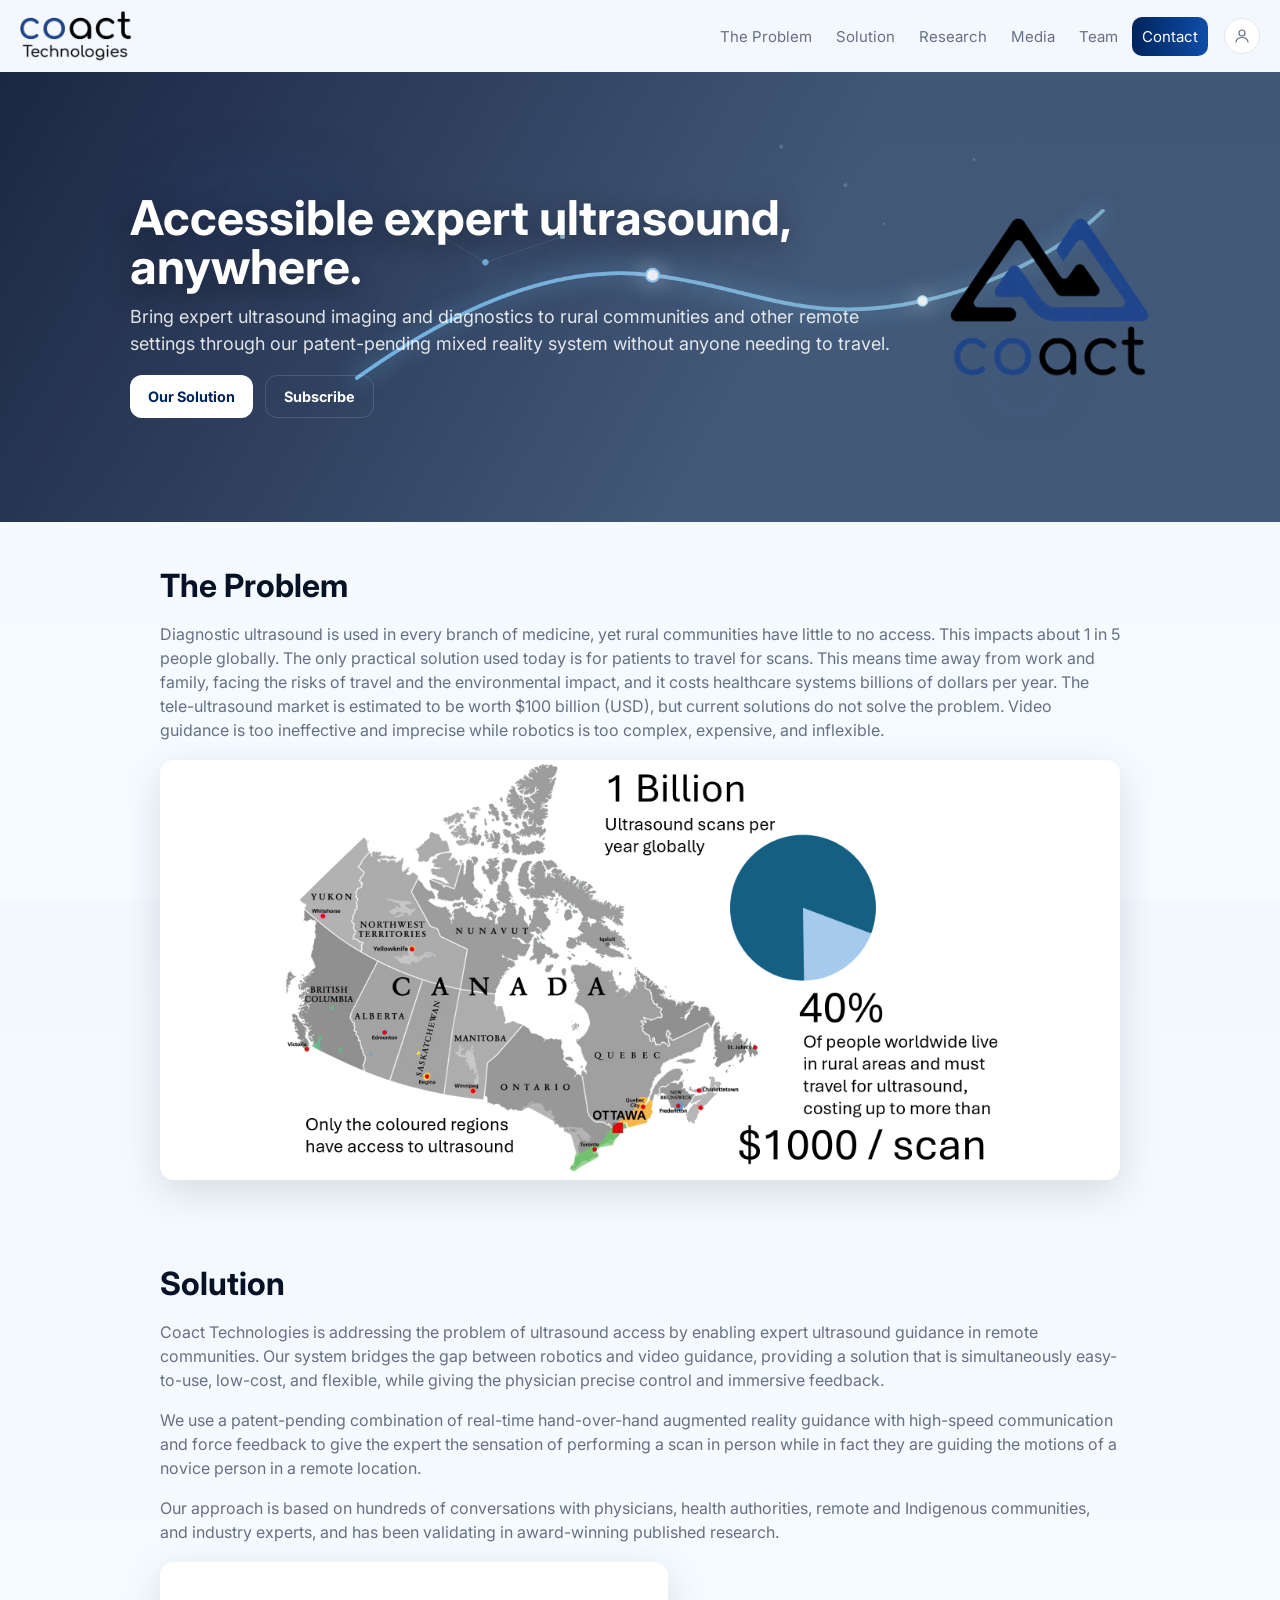
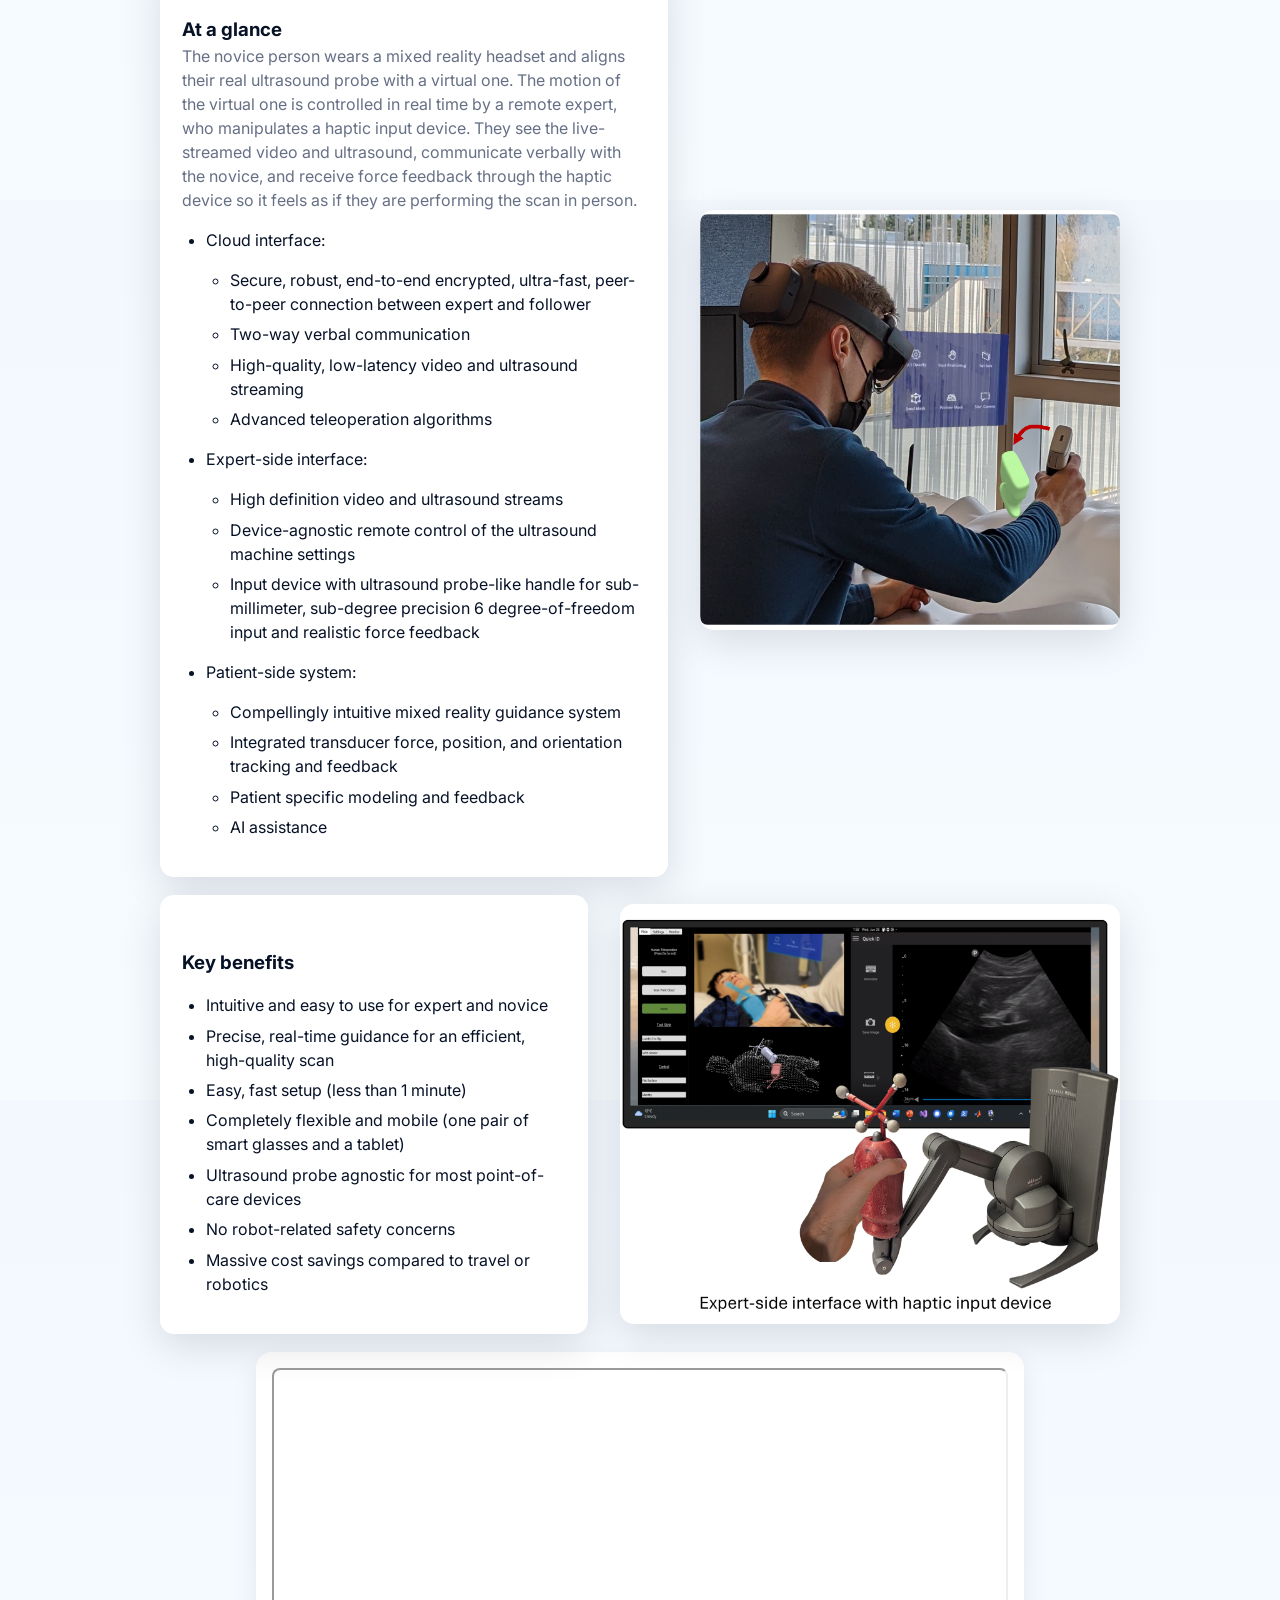
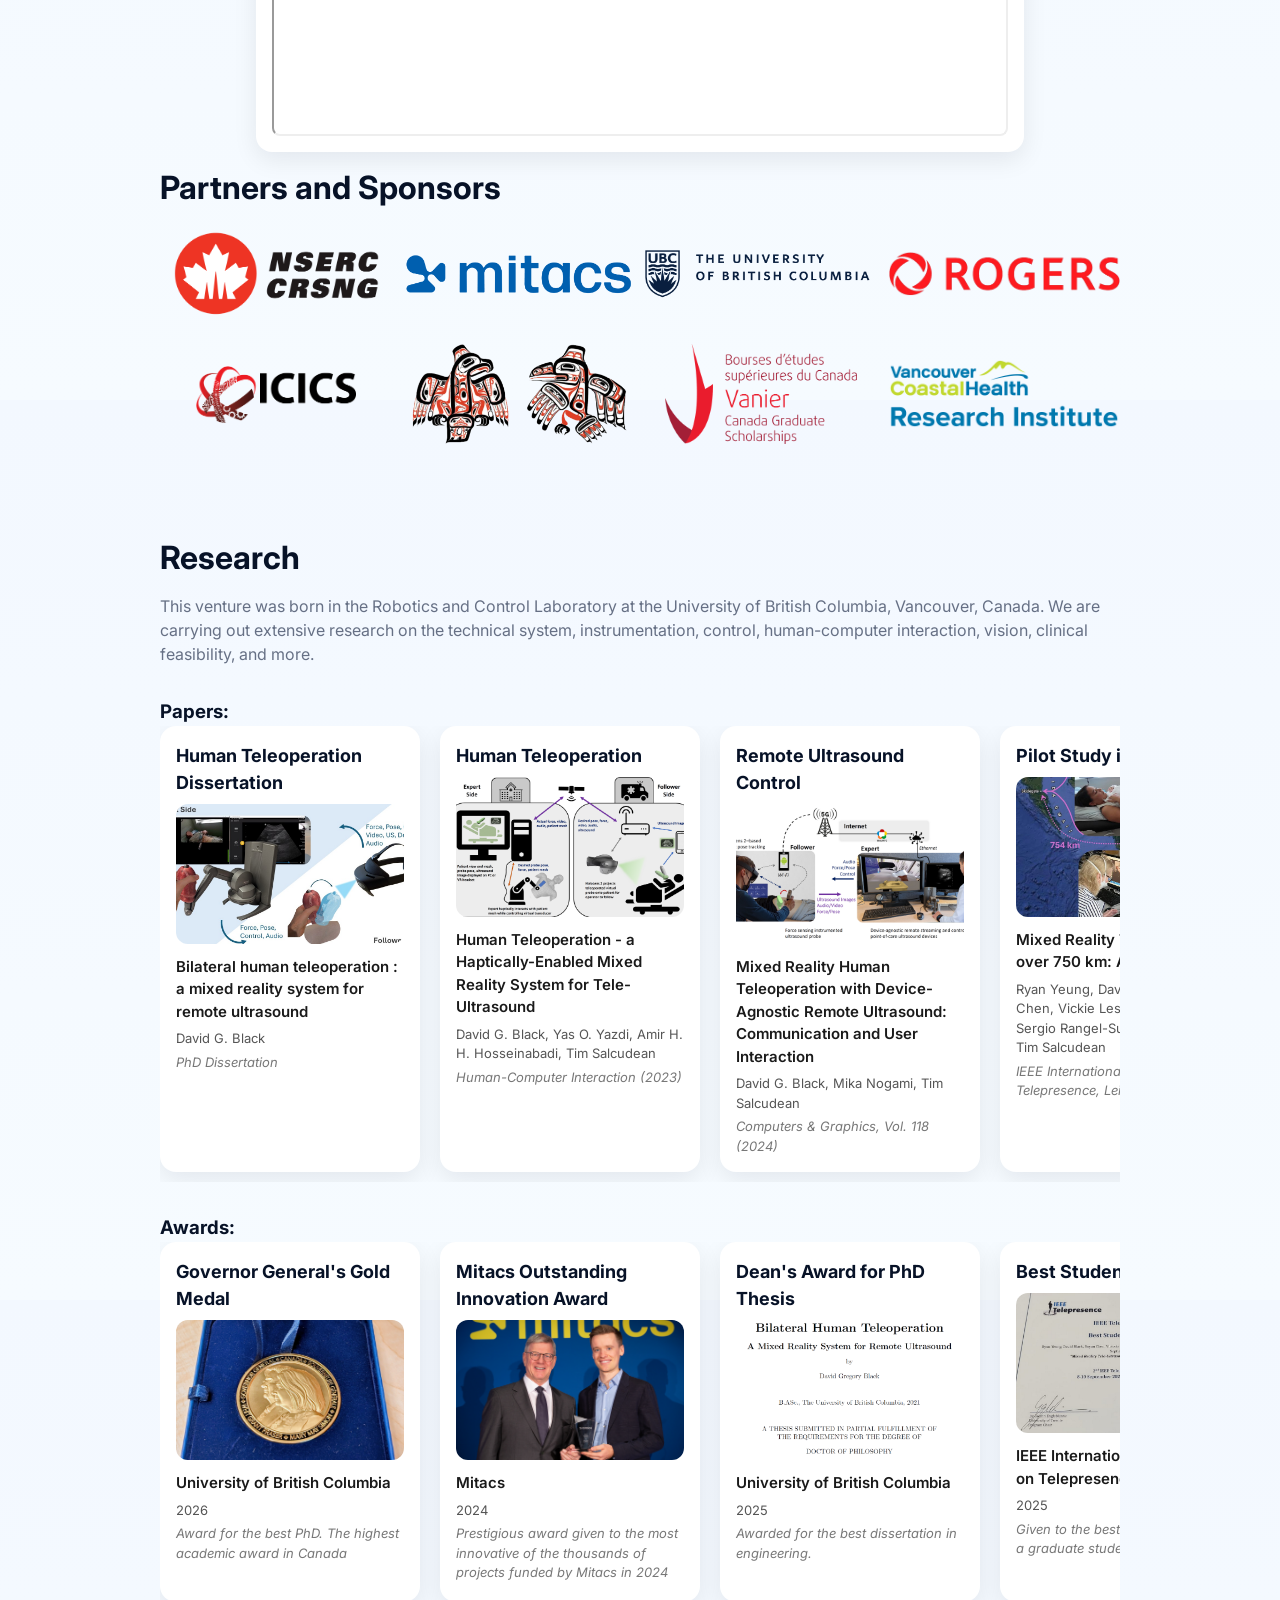
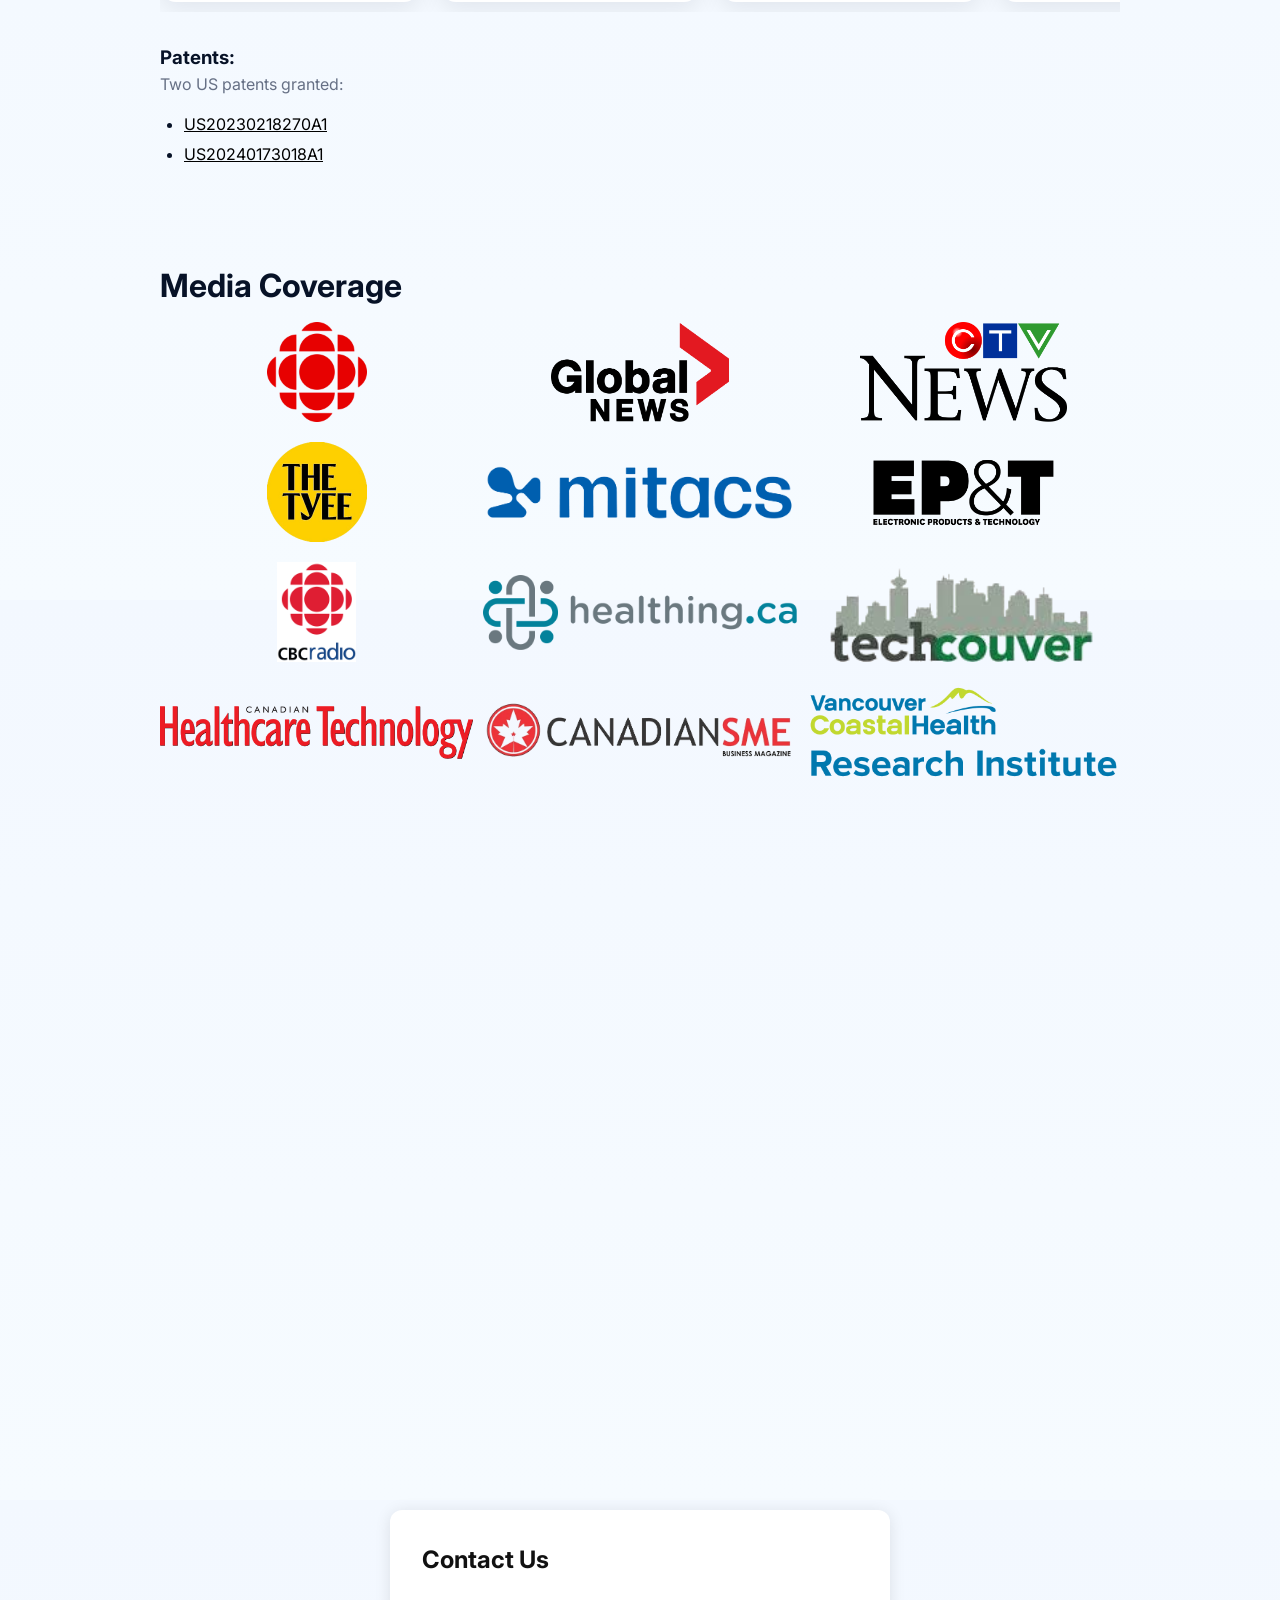
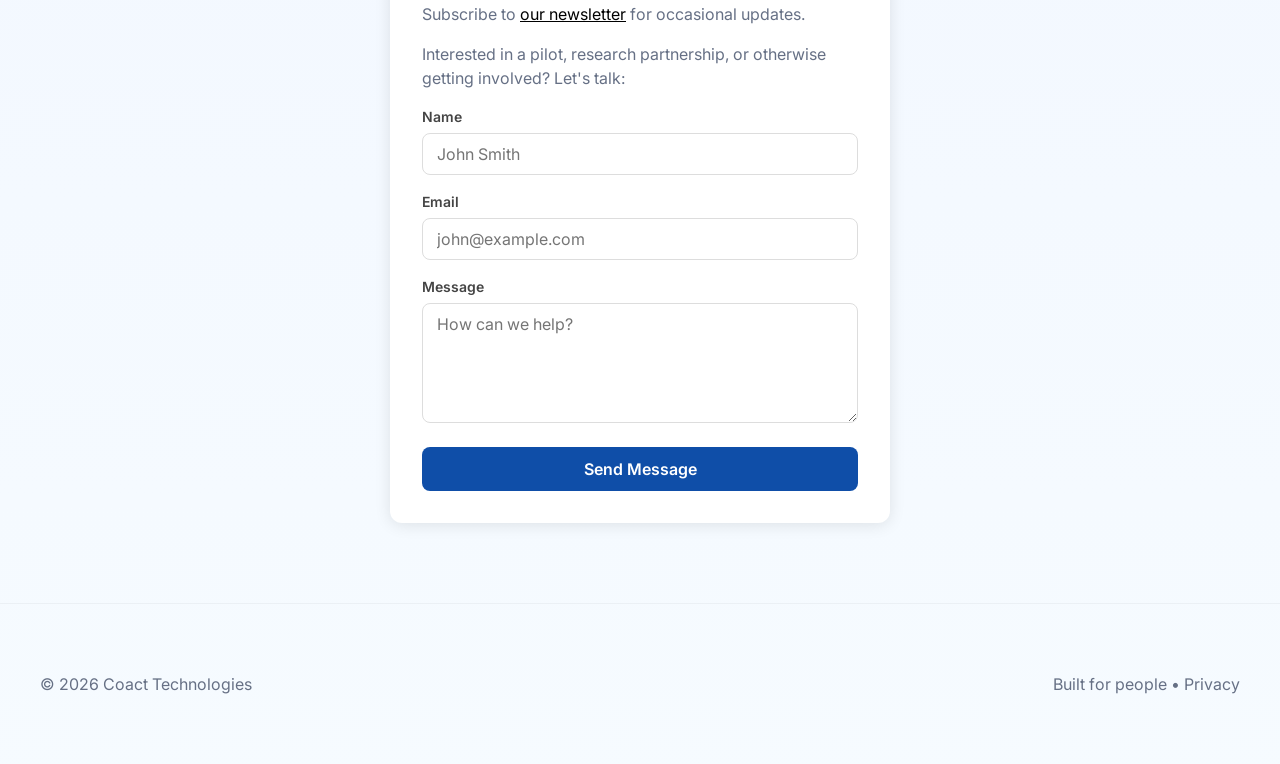
==== commit 0cb4e143: "Updated papers and awards" ====
--- a/index.html
+++ b/index.html
@@ -250,7 +250,7 @@
           </a>
           <div class="meta">
             <div class="meta-title">Human Teleoperation - a Haptically-Enabled Mixed Reality System for Tele-Ultrasound</div>
-            <div class="meta-authors">David G. Black, Yas O. Yazdi, Amir H. H. Hosseinabadi, Septimiu E. Salcudean</div>
+            <div class="meta-authors">David G. Black, Yas O. Yazdi, Amir H. H. Hosseinabadi, Tim Salcudean</div>
             <div class="meta-venue">Human-Computer Interaction (2023)</div>
           </div>
         </div>
@@ -263,7 +263,7 @@
           </a>
           <div class="meta">
             <div class="meta-title">Mixed Reality Human Teleoperation with Device-Agnostic Remote Ultrasound: Communication and User Interaction</div>
-            <div class="meta-authors">David G. Black, Mika Nogami, Septimiu E. Salcudean</div>
+            <div class="meta-authors">David G. Black, Mika Nogami, Tim Salcudean</div>
             <div class="meta-venue">Computers & Graphics, Vol. 118 (2024)</div>
           </div>
         </div>
@@ -276,8 +276,32 @@
           </a>
           <div class="meta">
             <div class="meta-title">Mixed Reality Tele-Ultrasound over 750 km: A Clinical Study</div>
-            <div class="meta-authors">Ryan Yeung, David G. Black, Patrick Chen, Vickie Lessoway, Jan Reid, Sergio Rangel-Suarez, Silvia Chang, Septimiu E. Salcudean</div>
+            <div class="meta-authors">Ryan Yeung, David G. Black, Patrick Chen, Vickie Lessoway, Jan Reid, Sergio Rangel-Suarez, Silvia Chang, Tim Salcudean</div>
             <div class="meta-venue">IEEE International Conference on Telepresence, Leiden (2025)</div>
+          </div>
+        </div>
+
+        <div class="card">
+          <h3>AI-based Patient Reconstruction</h3>
+          <a href="https://arxiv.org/abs/2603.11257" target="_blank">
+            <img src="./images/meshRecovery.png" alt="Patient mesh recovery" loading="lazy" />
+          </a>
+          <div class="meta">
+            <div class="meta-title">Towards Automated Initial Probe Placement in Transthoracic Teleultrasound Using Human Mesh and Skeleton Recovery</div>
+            <div class="meta-authors">Yu Chung Lee, David G. Black, Ryan Yeung, Tim Salcudean</div>
+            <div class="meta-venue">ArXiv</div>
+          </div>
+        </div>
+
+        <div class="card">
+          <h3>AI-based Patient Reconstruction</h3>
+          <a href="https://arxiv.org/abs/2605.26325" target="_blank">
+            <img src="./images/reslicing.png" alt="Directional ultrasound reslicing" loading="lazy" />
+          </a>
+          <div class="meta">
+            <div class="meta-title">Real-time, Directionality Aware 3D Ultrasound Reconstruction and Re-Slicing</div>
+            <div class="meta-authors">Tobias Jaeggi, David G. Black, Tim Salcudean</div>
+            <div class="meta-venue">ArXiv</div>
           </div>
         </div>
 
@@ -289,7 +313,7 @@
           </a>
           <div class="meta">
             <div class="meta-title">Evaluation of Communication and Human Response Latency for (Human) Teleoperation</div>
-            <div class="meta-authors">David G. Black, Dragan Andjelic, Septimiu E. Salcudean</div>
+            <div class="meta-authors">David G. Black, Dragan Andjelic, Tim Salcudean</div>
             <div class="meta-venue">IEEE Transactions on Medical Robotics & Bionics (2024)</div>
           </div>
         </div>
@@ -301,7 +325,7 @@
           </a>
           <div class="meta">
             <div class="meta-title">Robotic versus Human Teleoperation for Remote Ultrasound</div>
-            <div class="meta-authors">David G. Black, Septimiu E. Salcudean</div>
+            <div class="meta-authors">David G. Black, Tim Salcudean</div>
             <div class="meta-venue">Hamlyn Symposium for Medical Robotics (2025)</div>
           </div>
         </div>
@@ -314,7 +338,7 @@
           </a>
           <div class="meta">
             <div class="meta-title">Human-as-a-Robot Performance in Augmented Reality Tele-Ultrasound</div>
-            <div class="meta-authors">David G. Black, Hamid Moradi, Septimiu E. Salcudean</div>
+            <div class="meta-authors">David G. Black, Hamid Moradi, Tim Salcudean</div>
             <div class="meta-venue">International Journal of Computer Assisted Radiology & Surgery (2023)</div>
           </div>
         </div>
@@ -327,7 +351,7 @@
           </a>
           <div class="meta">
             <div class="meta-title">Stability and Transparency in Mixed Reality Bilateral Human Teleoperation</div>
-            <div class="meta-authors">David G. Black, Septimiu E. Salcudean</div>
+            <div class="meta-authors">David G. Black, Tim Salcudean</div>
             <div class="meta-venue">IEEE Transactions on Robotics (2025)</div>
           </div>
         </div>
@@ -340,7 +364,7 @@
           </a>
           <div class="meta">
             <div class="meta-title">Visual-Haptic Model-Mediated Teleoperation for Ultrasound</div>
-            <div class="meta-authors">David G. Black, Maria Tirindelli, Septimiu E. Salcudean, Wolfgang Wein, Marco Esposito</div>
+            <div class="meta-authors">David G. Black, Maria Tirindelli, Tim Salcudean, Wolfgang Wein, Marco Esposito</div>
             <div class="meta-venue">IEEE Conference on Intelligent Robots and Systems (IROS), Hangzhou (2025)</div>
           </div>
         </div>
@@ -353,7 +377,7 @@
           </a>
           <div class="meta">
             <div class="meta-title">Linearity, Time Invariance, and Passivity of a Novice Person in Human Teleoperation</div>
-            <div class="meta-authors">David G. Black, Septimiu E. Salcudean</div>
+            <div class="meta-authors">David G. Black, Tim Salcudean</div>
             <div class="meta-venue">IEEE Transactions on Robotics (submitted, 2025)</div>
           </div>
         </div>
@@ -366,7 +390,7 @@
           </a>
           <div class="meta">
             <div class="meta-title">Measurement and Potential Field-Based Patient Modeling for Model-Mediated Tele-ultrasound</div>
-            <div class="meta-authors">Ryan S. Yeung, David G. Black, Septimiu E. Salcudean</div>
+            <div class="meta-authors">Ryan S. Yeung, David G. Black, Tim Salcudean</div>
             <div class="meta-venue">IEEE International Conference on Robotics and Automation (Submitted 2025)</div>
           </div>
         </div>
@@ -379,7 +403,7 @@
           </a>
           <div class="meta">
             <div class="meta-title">Low-Profile 6-Axis Differential Magnetic Force/Torque Sensing</div>
-            <div class="meta-authors">David G. Black, Amir H. H. Hosseinabadi, Mika Nogami, Nicholas Rangga, Septimiu E. Salcudean</div>
+            <div class="meta-authors">David G. Black, Amir H. H. Hosseinabadi, Mika Nogami, Nicholas Rangga, Tim Salcudean</div>
             <div class="meta-venue">IEEE Transactions on Medical Robotics & Bionics (2024)</div>
           </div>
         </div>
@@ -392,7 +416,7 @@
           </a>
           <div class="meta">
             <div class="meta-title">Towards Differential Magnetic Force Sensing for Ultrasound Teleoperation</div>
-            <div class="meta-authors">David G. Black, Amir H. H. Hosseinabadi, Mika Nogami, Maxime Pol, Nicholas Rangga, Septimiu E. Salcudean</div>
+            <div class="meta-authors">David G. Black, Amir H. H. Hosseinabadi, Mika Nogami, Maxime Pol, Nicholas Rangga, Tim Salcudean</div>
             <div class="meta-venue">IEEE World Haptics Conference, Delft (2023)</div>
           </div>
         </div>
@@ -405,7 +429,7 @@
           </a>
           <div class="meta">
             <div class="meta-title">Robust Object Pose Tracking for Augmented Reality Guidance and Teleoperation</div>
-            <div class="meta-authors">David G. Black, Septimiu E. Salcudean</div>
+            <div class="meta-authors">David G. Black, Tim Salcudean</div>
             <div class="meta-venue">IEEE Transactions on Instrumentation & Measurement (2024)</div>
           </div>
         </div>
@@ -418,7 +442,7 @@
           </a>
           <div class="meta">
             <div class="meta-title">Mixed Reality Human Teleoperation</div>
-            <div class="meta-authors">David G. Black, Septimiu E. Salcudean</div>
+            <div class="meta-authors">David G. Black, Tim Salcudean</div>
             <div class="meta-venue">IEEE VR (2023)</div>
           </div>
         </div>
@@ -429,8 +453,18 @@
     <div class="hscroll-panel">
       <div class="hscroll-inner">
         <div class="card">
+          <h3>Governor General's Gold Medal</h3>
+          <img src="./images/gggm.jpg" alt="Governor General's Gold Medal" loading="lazy" />
+          <div class="meta">
+            <div class="meta-title">University of British Columbia</div>
+            <div class="meta-authors">2026</div>
+            <div class="meta-venue">Award for the best PhD. The highest academic award in Canada</div>
+          </div>
+        </div>
+
+        <div class="card">
           <h3>Mitacs Outstanding Innovation Award</h3>
-          <img src="./images/mitacsAward.jpg" alt="Human Teleoperation Mixed Reality system" loading="lazy" />
+          <img src="./images/mitacsAward.jpg" alt="Mitacs Outstanding Innovation Award" loading="lazy" />
           <div class="meta">
             <div class="meta-title">Mitacs</div>
             <div class="meta-authors">2024</div>
@@ -439,8 +473,8 @@
         </div>
 
         <div class="card">
-          <h3>Dean's Award for Best PhD Thesis</h3>
-          <img src="images/thesis.png" alt="Human Teleoperation Mixed Reality system" loading="lazy" />
+          <h3>Dean's Award for PhD Thesis</h3>
+          <img src="images/thesis.png" alt="Dean's Award" loading="lazy" />
           <div class="meta">
             <div class="meta-title">University of British Columbia</div>
             <div class="meta-authors">2025</div>
@@ -450,7 +484,7 @@
 
         <div class="card">
           <h3>Best Student Paper Award</h3>
-          <img src="./images/telepresenceAward.png" alt="Human Teleoperation Mixed Reality system" loading="lazy" />
+          <img src="./images/telepresenceAward.png" alt="Best paper award" loading="lazy" />
           <div class="meta">
             <div class="meta-title">IEEE International Conference on Telepresence</div>
             <div class="meta-authors">2025</div>
@@ -459,8 +493,8 @@
         </div>
 
         <div class="card">
-          <h3>Best Presentation Award</h3>
-          <img src="./images/hamlynAward.jpg" alt="Human Teleoperation Mixed Reality system" loading="lazy" />
+          <h3>Best Paper Award</h3>
+          <img src="./images/hamlynAward.jpg" alt="Best paper award" loading="lazy" />
           <div class="meta">
             <div class="meta-title">Hamlyn Symposium for Medical Robotics</div>
             <div class="meta-authors">2022</div>
@@ -470,7 +504,7 @@
 
         <div class="card">
           <h3>Technical Achievment Award</h3>
-          <img src="./images/mddc.png" alt="Human Teleoperation Mixed Reality system"/>
+          <img src="./images/mddc.png" alt="MDDC Award"/>
           <div class="meta">
             <div class="meta-title">BC Medical Device Design Centre</div>
             <div class="meta-authors">2021</div>
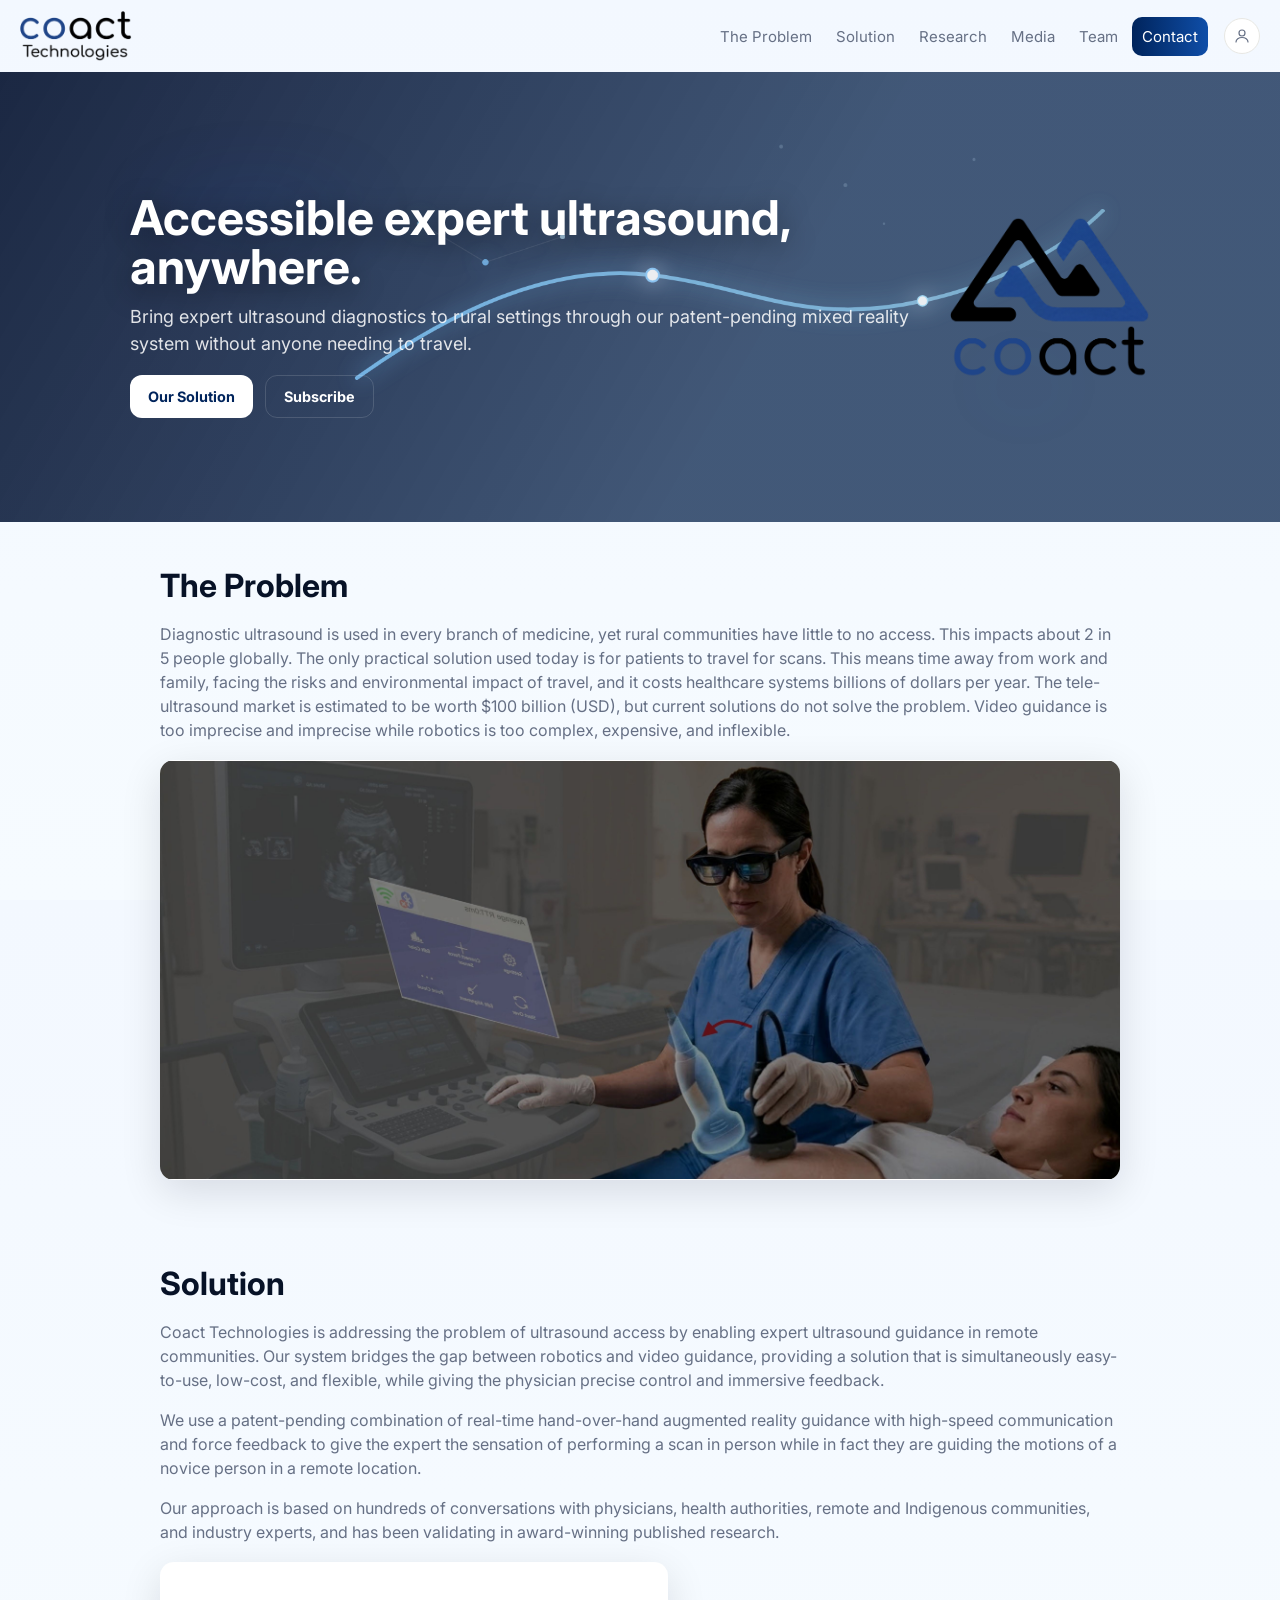
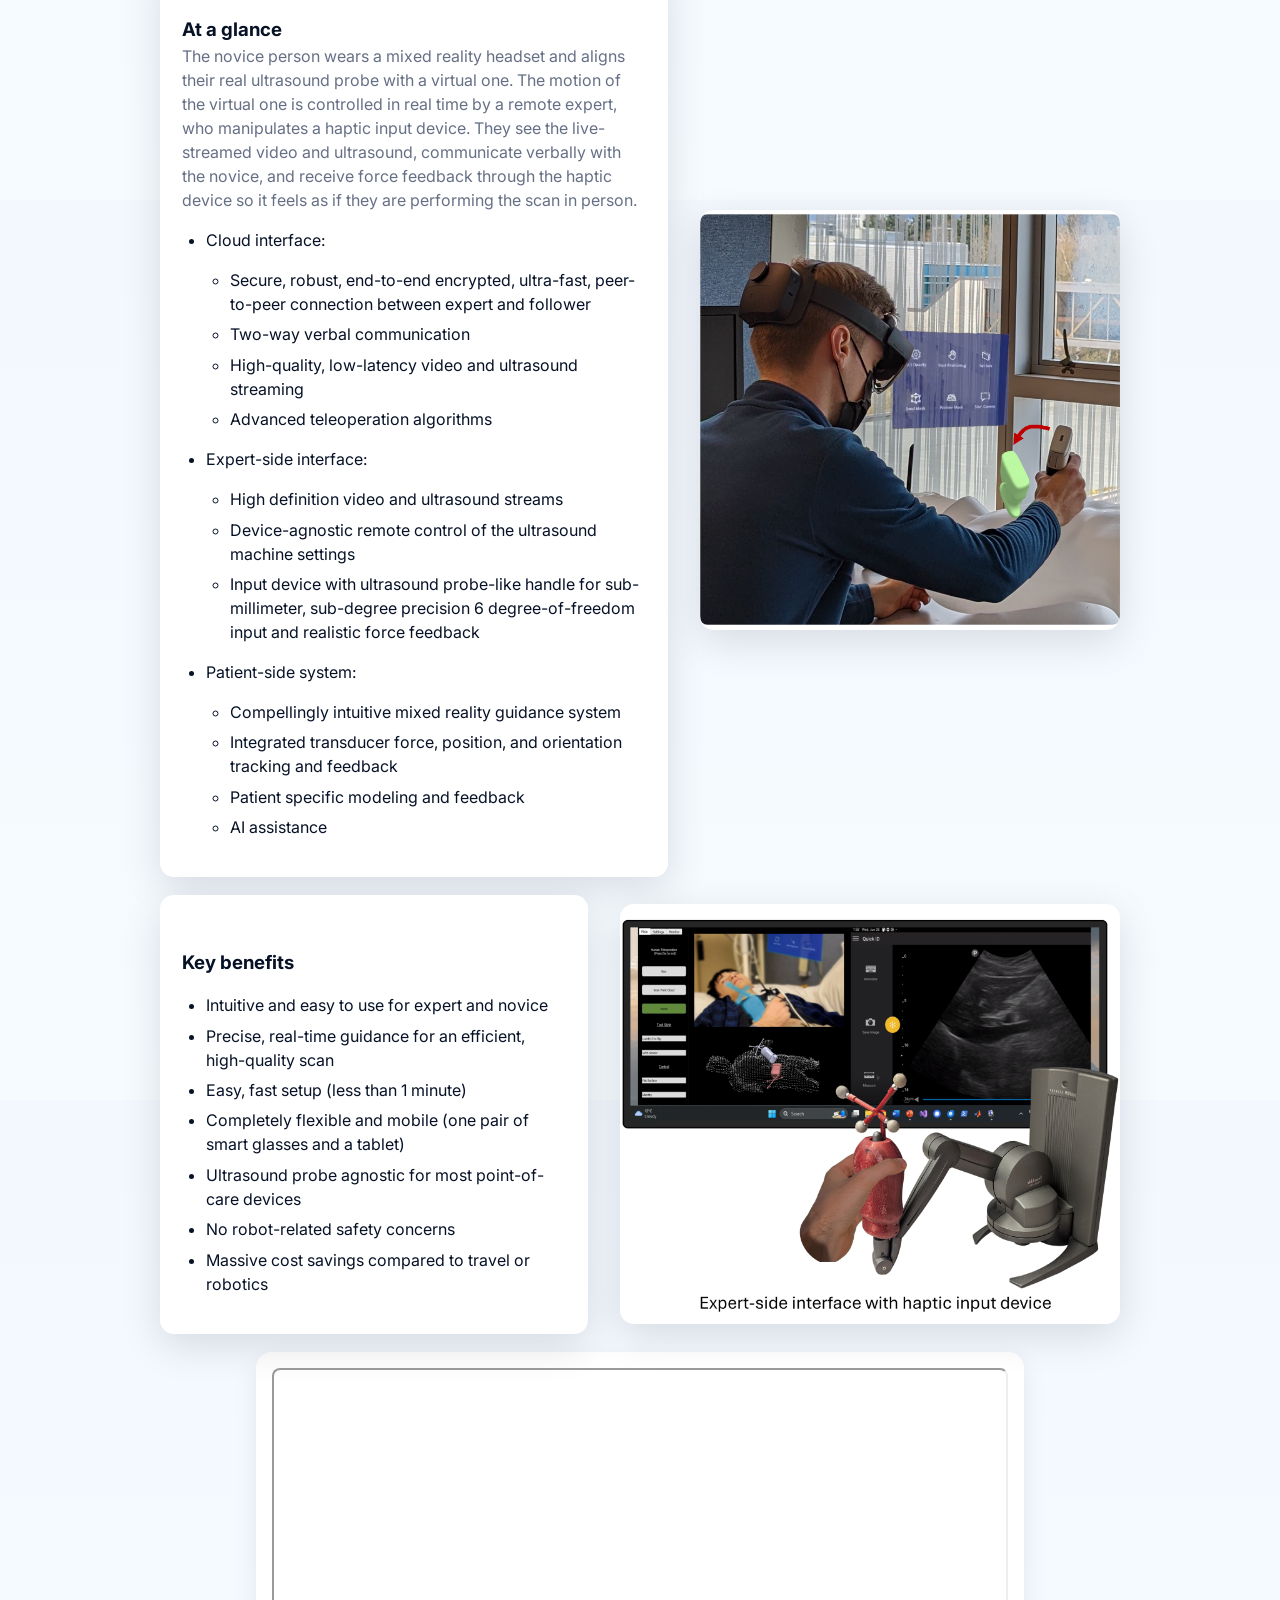
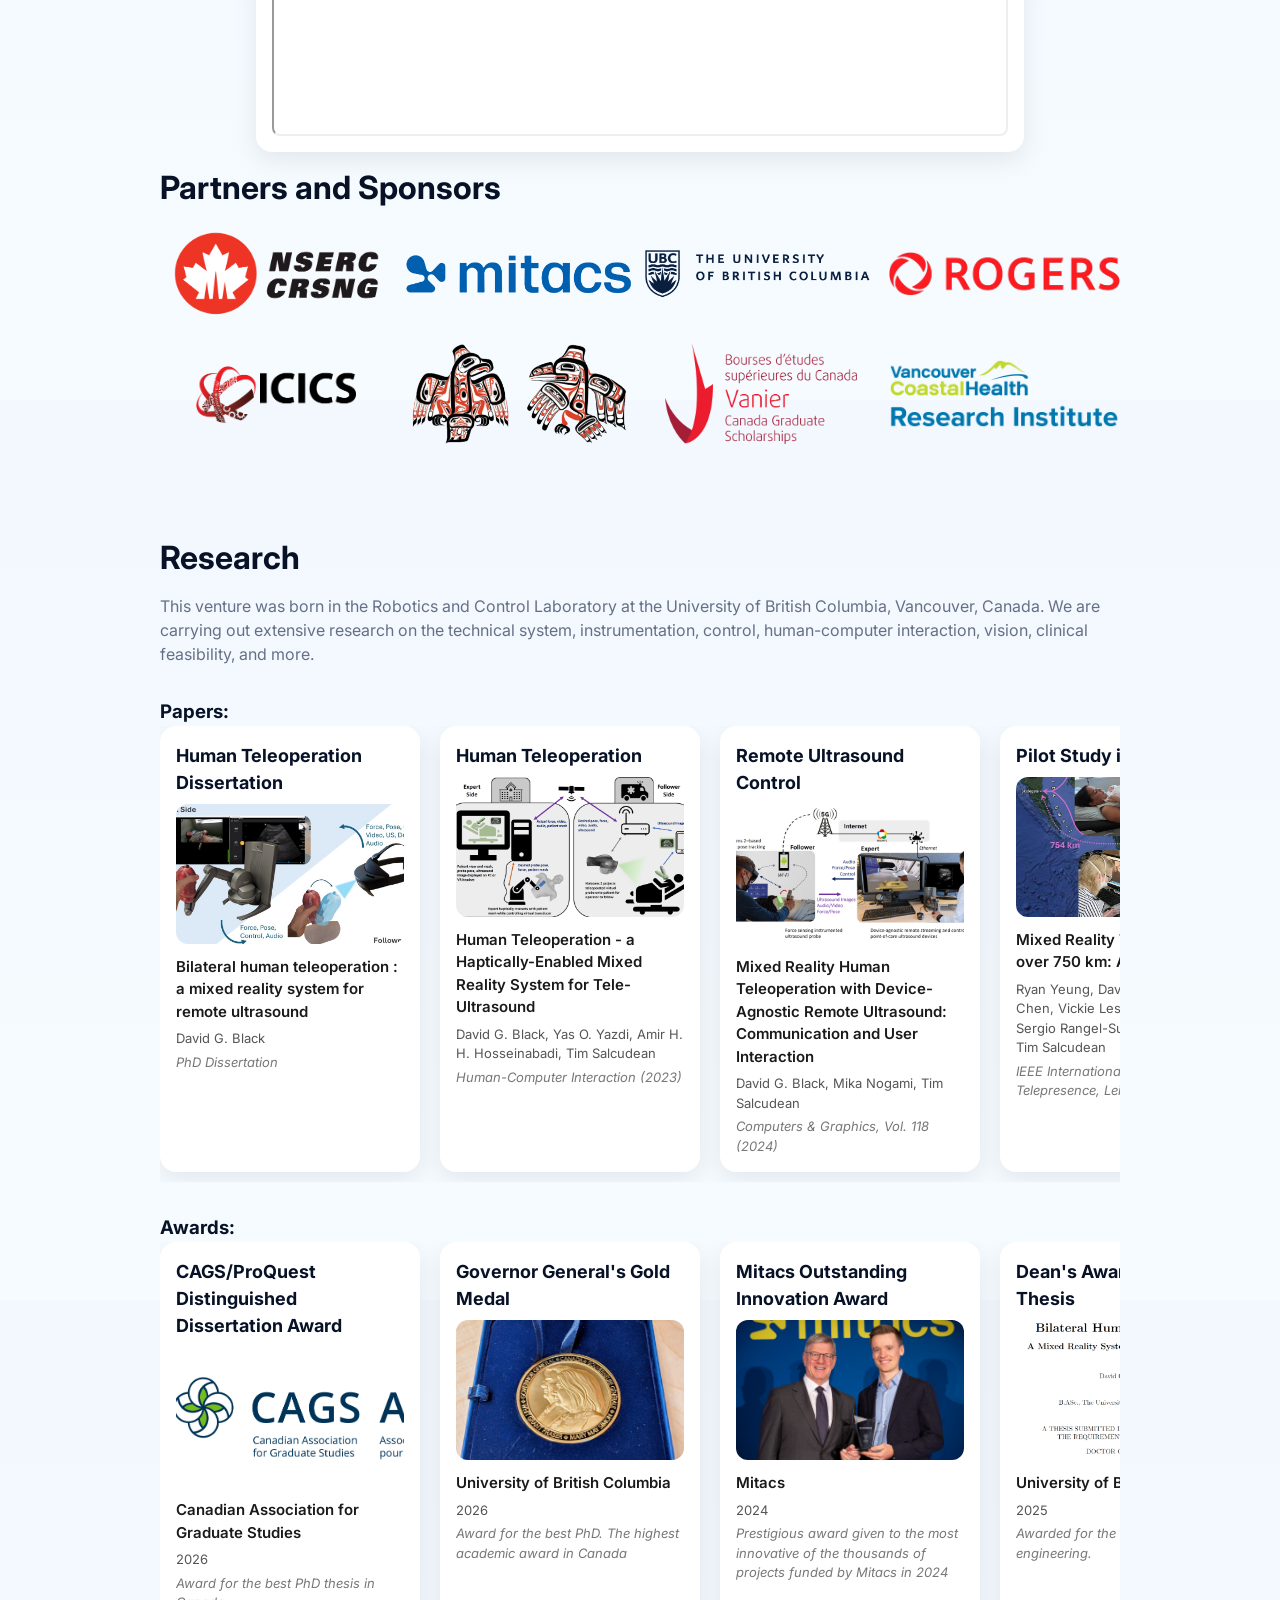
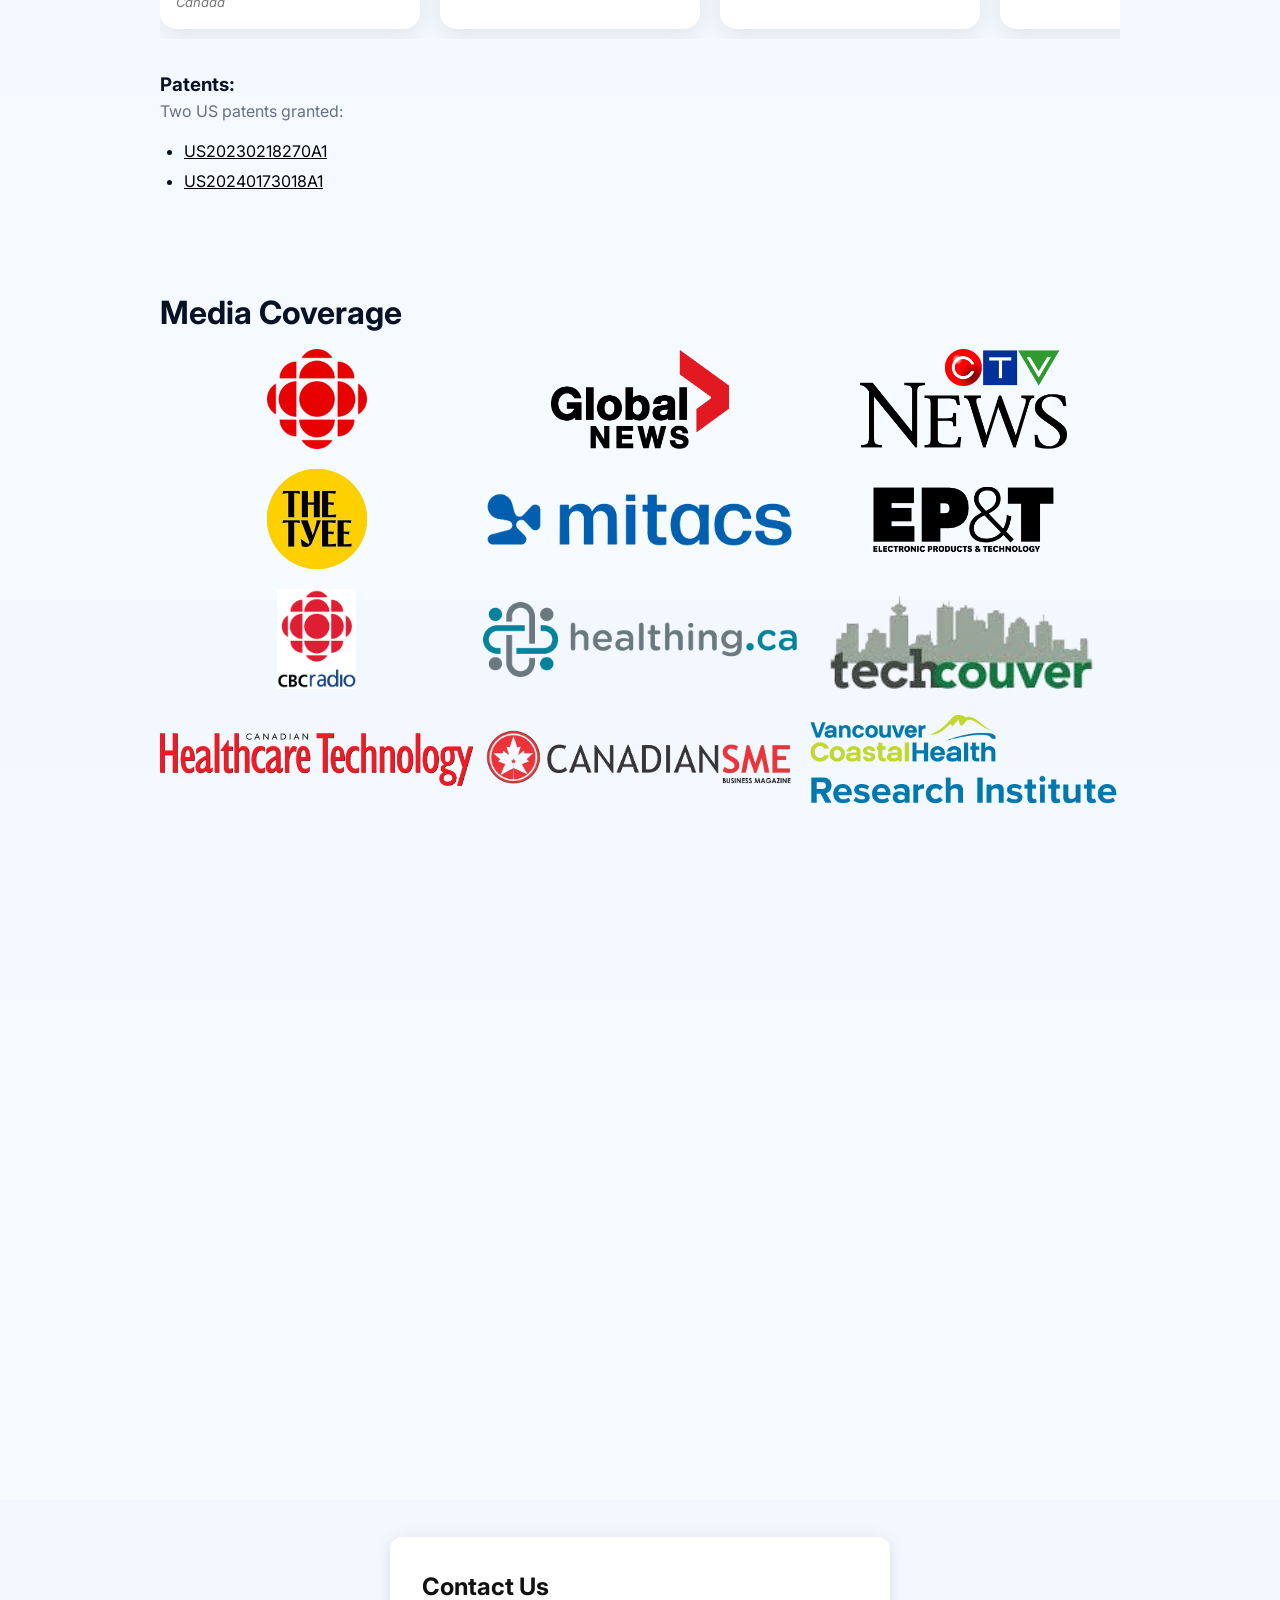
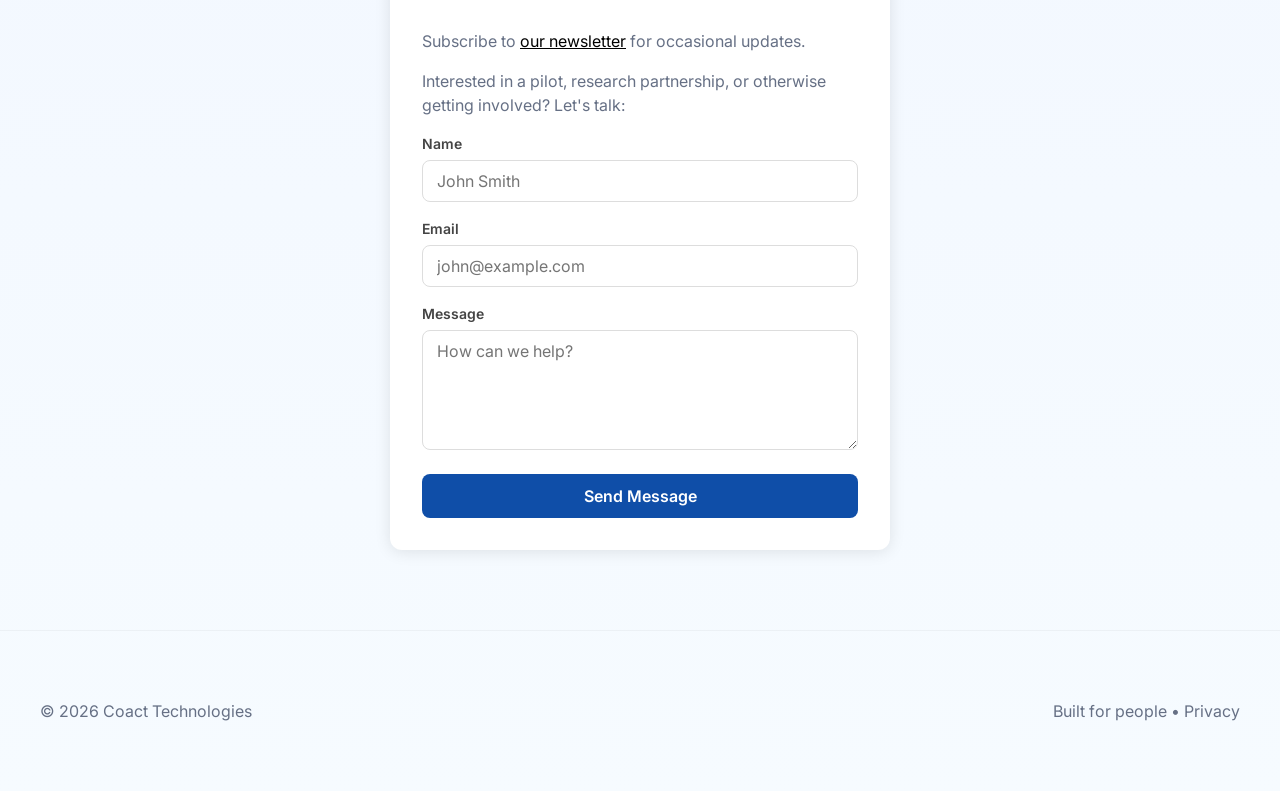
==== commit 9b1ab379: "Some updates" ====
--- a/index.html
+++ b/index.html
@@ -102,7 +102,7 @@
         <div class="hero-copy">
           <!--<span class="eyebrow"><div class="small-logo"><img src="./images/logoText.png" alt="Guide Medical logo" style="width:100%;height:100%;object-fit:contain;"/></div></span>-->
           <h1 class="hero-title">Accessible expert ultrasound, anywhere.</h1>
-          <p class="hero-lead">Bring expert ultrasound imaging and diagnostics to rural communities and other remote settings through our patent-pending mixed reality system without anyone needing to travel.</p>
+          <p class="hero-lead">Bring expert ultrasound diagnostics to rural settings through our patent-pending mixed reality system without anyone needing to travel.</p>
 
           <div class="hero-cta">
             <button class="btn btn--solid" onclick="window.location.href='#solution'">Our Solution</button>
@@ -123,10 +123,10 @@
   <!-- CONTENT SECTIONS WITH PARALLAX MEDIA PANELS -->
   <section id="issue" class="reveal">
     <h2>The Problem</h2>
-    <p>Diagnostic ultrasound is used in every branch of medicine, yet rural communities have little to no access. This impacts about 1 in 5 people globally. The only practical solution used today is for patients to travel for scans. This means time away from work and family, facing the risks of travel and the environmental impact, and it costs healthcare systems billions of dollars per year. The tele-ultrasound market is estimated to be worth $100 billion (USD), but current solutions do not solve the problem. Video guidance is too ineffective and imprecise while robotics is too complex, expensive, and inflexible.</p>
+    <p>Diagnostic ultrasound is used in every branch of medicine, yet rural communities have little to no access. This impacts about 2 in 5 people globally. The only practical solution used today is for patients to travel for scans. This means time away from work and family, facing the risks and environmental impact of travel, and it costs healthcare systems billions of dollars per year. The tele-ultrasound market is estimated to be worth $100 billion (USD), but current solutions do not solve the problem. Video guidance is too imprecise and imprecise while robotics is too complex, expensive, and inflexible.</p>
     <!-- <div class="panel panel--media" style="margin-top:18px;background-image:linear-gradient(120deg, rgba(2,18,45,0.08), rgba(6,34,75,0.04)), url('./images/coverImg.png')"></div> -->
     <div class="panel panel--media" style="margin-top:18px">
-      <img src="./images/coverImg.png" style="max-height:100%;max-width:100%;border-radius:8px;"/>
+      <img src="./images/cover.jpg" style="max-height:100%;max-width:100%;border-radius:8px;"/>
     </div>
   </section>
 
@@ -289,12 +289,12 @@
           <div class="meta">
             <div class="meta-title">Towards Automated Initial Probe Placement in Transthoracic Teleultrasound Using Human Mesh and Skeleton Recovery</div>
             <div class="meta-authors">Yu Chung Lee, David G. Black, Ryan Yeung, Tim Salcudean</div>
-            <div class="meta-venue">ArXiv</div>
-          </div>
-        </div>
-
-        <div class="card">
-          <h3>AI-based Patient Reconstruction</h3>
+            <div class="meta-venue">MICCAI 2026 AECAI Workshop, Healthcare Technology Letters</div>
+          </div>
+        </div>
+
+        <div class="card">
+          <h3>Directionality-Aware Ultrasound Reslicing</h3>
           <a href="https://arxiv.org/abs/2605.26325" target="_blank">
             <img src="./images/reslicing.png" alt="Directional ultrasound reslicing" loading="lazy" />
           </a>
@@ -359,7 +359,7 @@
         <!-- Model-Mediated Teleoperation -->
         <div class="card">
           <h3>Model-Mediated Teleoperation</h3>
-          <a href="https://arxiv.org/abs/2502.07922" target="_blank">
+          <a href="https://doi.org/10.1109/IROS60139.2025.11247272" target="_blank">
             <img src="images/mmt.jpg" alt="Model mediated teleoperation" loading="lazy" />
           </a>
           <div class="meta">
@@ -372,26 +372,26 @@
         <!-- Linearity / Passivity -->
         <div class="card">
           <h3>Linearity & Passivity of the Novice</h3>
-          <a href="https://arxiv.org/abs/2504.11653" target="_blank">
+          <a href="https://ieeexplore.ieee.org/abstract/document/11176126" target="_blank">
             <img src="images/linearityPaper.png" alt="Linearity and passivity in human teleoperation" loading="lazy" />
           </a>
           <div class="meta">
             <div class="meta-title">Linearity, Time Invariance, and Passivity of a Novice Person in Human Teleoperation</div>
             <div class="meta-authors">David G. Black, Tim Salcudean</div>
-            <div class="meta-venue">IEEE Transactions on Robotics (submitted, 2025)</div>
+            <div class="meta-venue">IEEE Transactions on Robotics, 2025</div>
           </div>
         </div>
 
         <!-- Linearity / Passivity --> 
         <div class="card">
           <h3>Model Based Haptics</h3>
-          <a href="https://arxiv.org/abs/2509.15325" target="_blank">
-            <img src="images/icraFig.png" alt="Linearity and passivity in human teleoperation" loading="lazy" />
+          <a href="https://doi.org/10.1109/ICRA57385.2026.11697123" target="_blank">
+            <img src="images/icraFig.png" alt="Measurement and Potential Field-Based Patient Modeling" loading="lazy" />
           </a>
           <div class="meta">
             <div class="meta-title">Measurement and Potential Field-Based Patient Modeling for Model-Mediated Tele-ultrasound</div>
             <div class="meta-authors">Ryan S. Yeung, David G. Black, Tim Salcudean</div>
-            <div class="meta-venue">IEEE International Conference on Robotics and Automation (Submitted 2025)</div>
+            <div class="meta-venue">IEEE International Conference on Robotics and Automation</div>
           </div>
         </div>
 
@@ -452,6 +452,16 @@
     <h3>Awards:</h3>
     <div class="hscroll-panel">
       <div class="hscroll-inner">
+        <div class="card">
+          <h3>CAGS/ProQuest Distinguished Dissertation Award</h3>
+          <img src="./images/cags.png" alt="CAGS" loading="lazy" />
+          <div class="meta">
+            <div class="meta-title">Canadian Association for Graduate Studies</div>
+            <div class="meta-authors">2026</div>
+            <div class="meta-venue">Award for the best PhD thesis in Canada</div>
+          </div>
+        </div>
+
         <div class="card">
           <h3>Governor General's Gold Medal</h3>
           <img src="./images/gggm.jpg" alt="Governor General's Gold Medal" loading="lazy" />
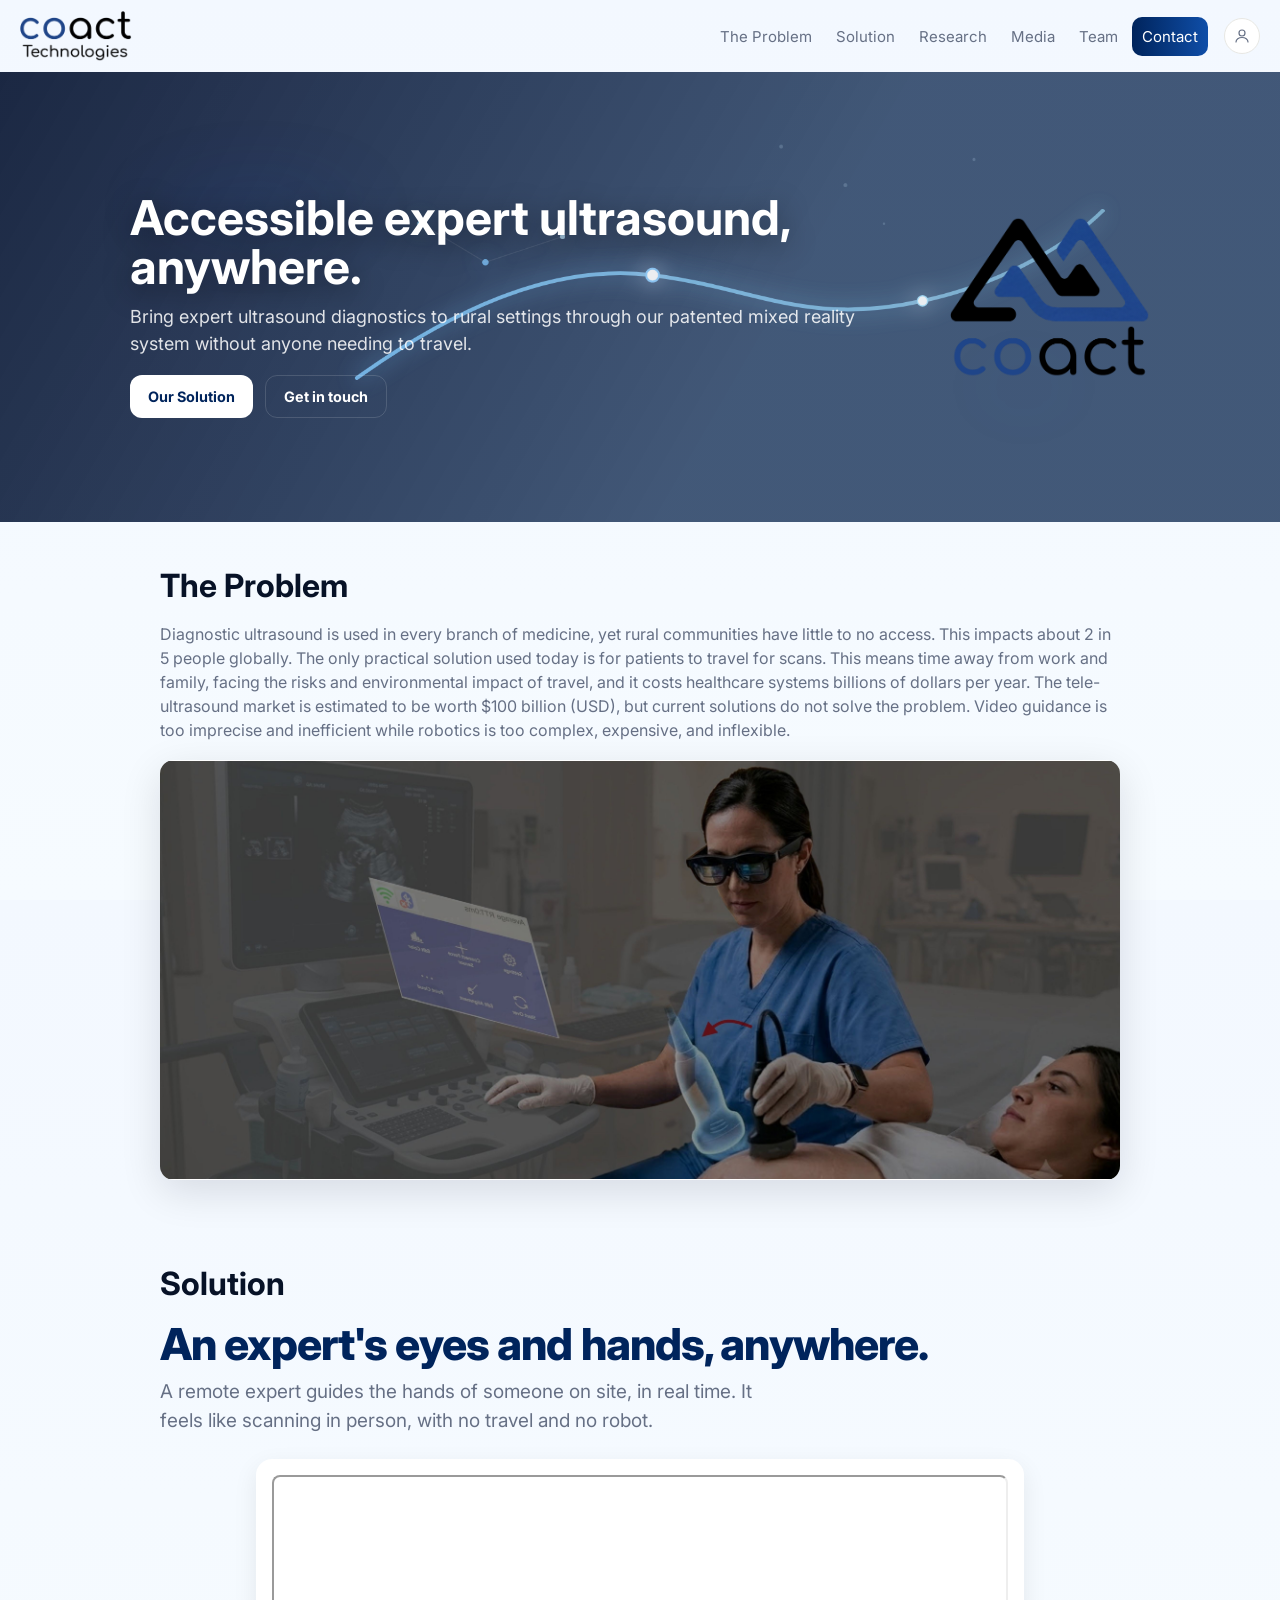
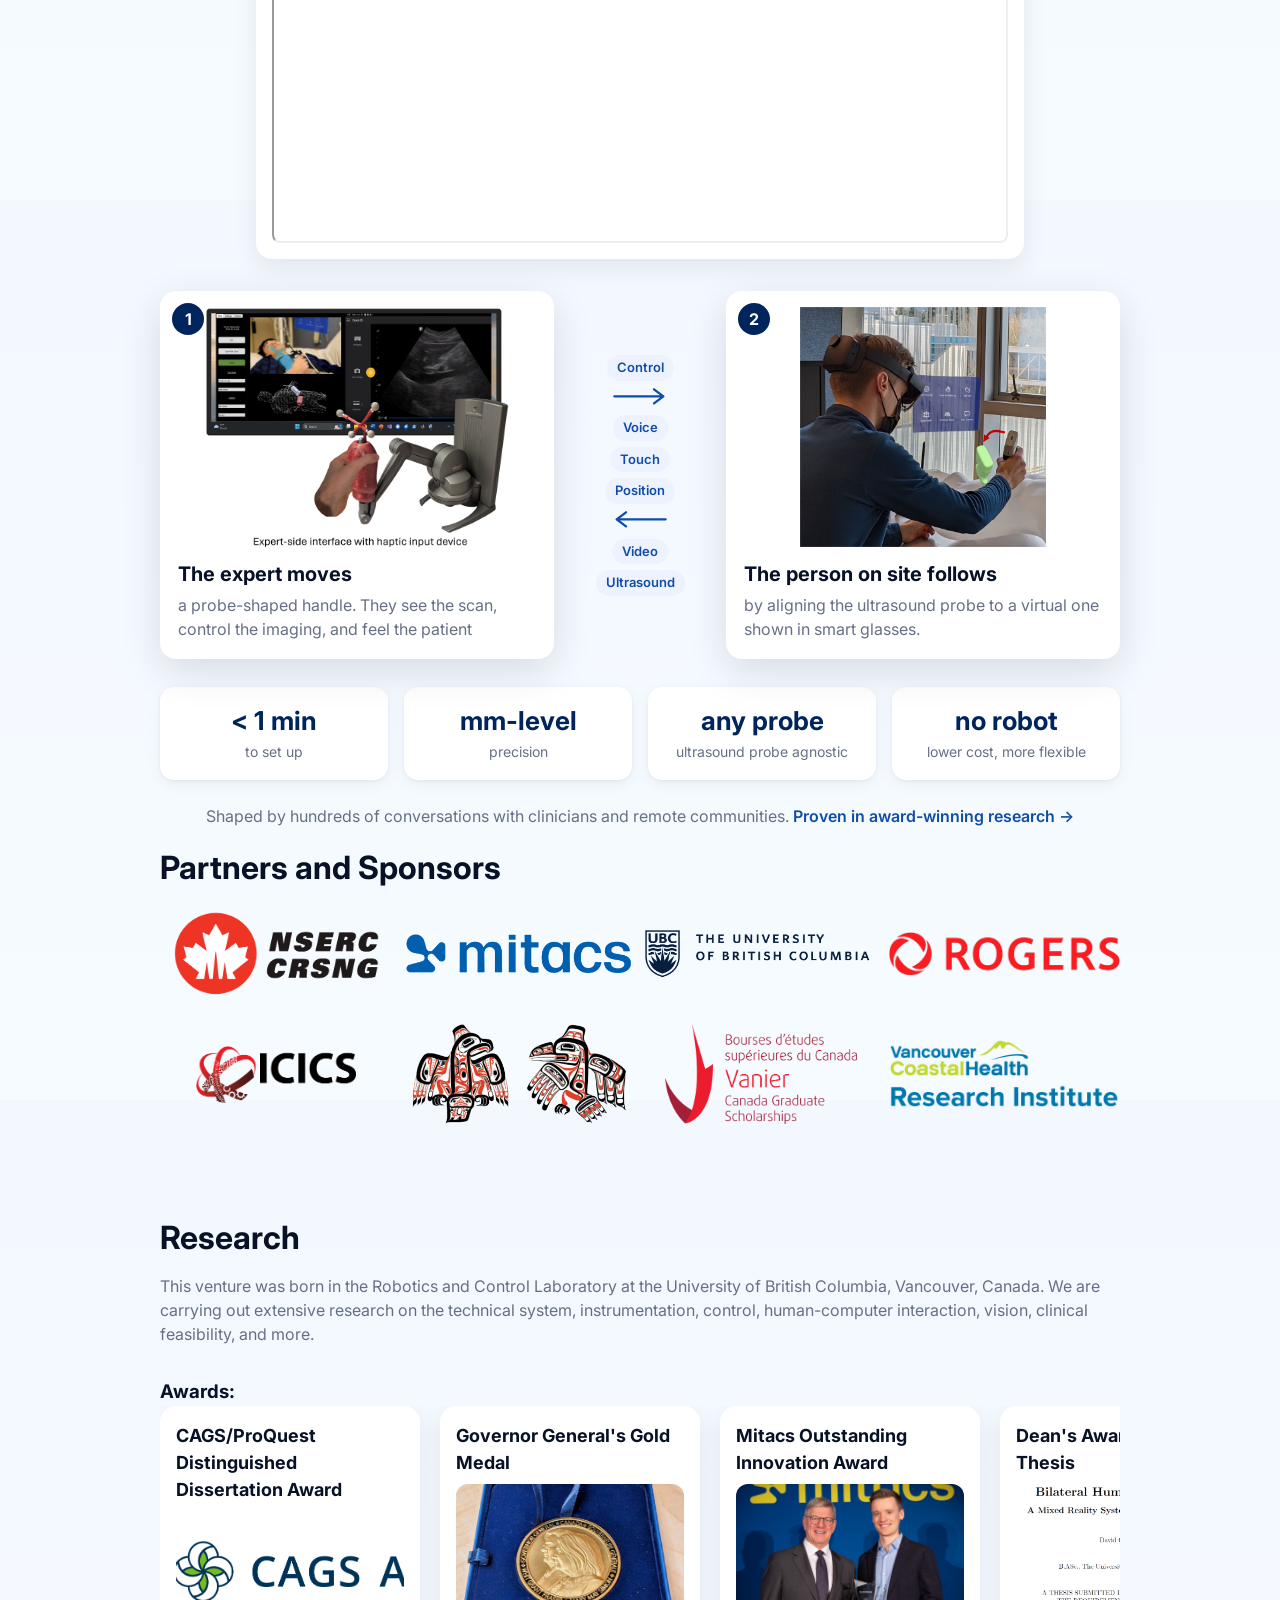
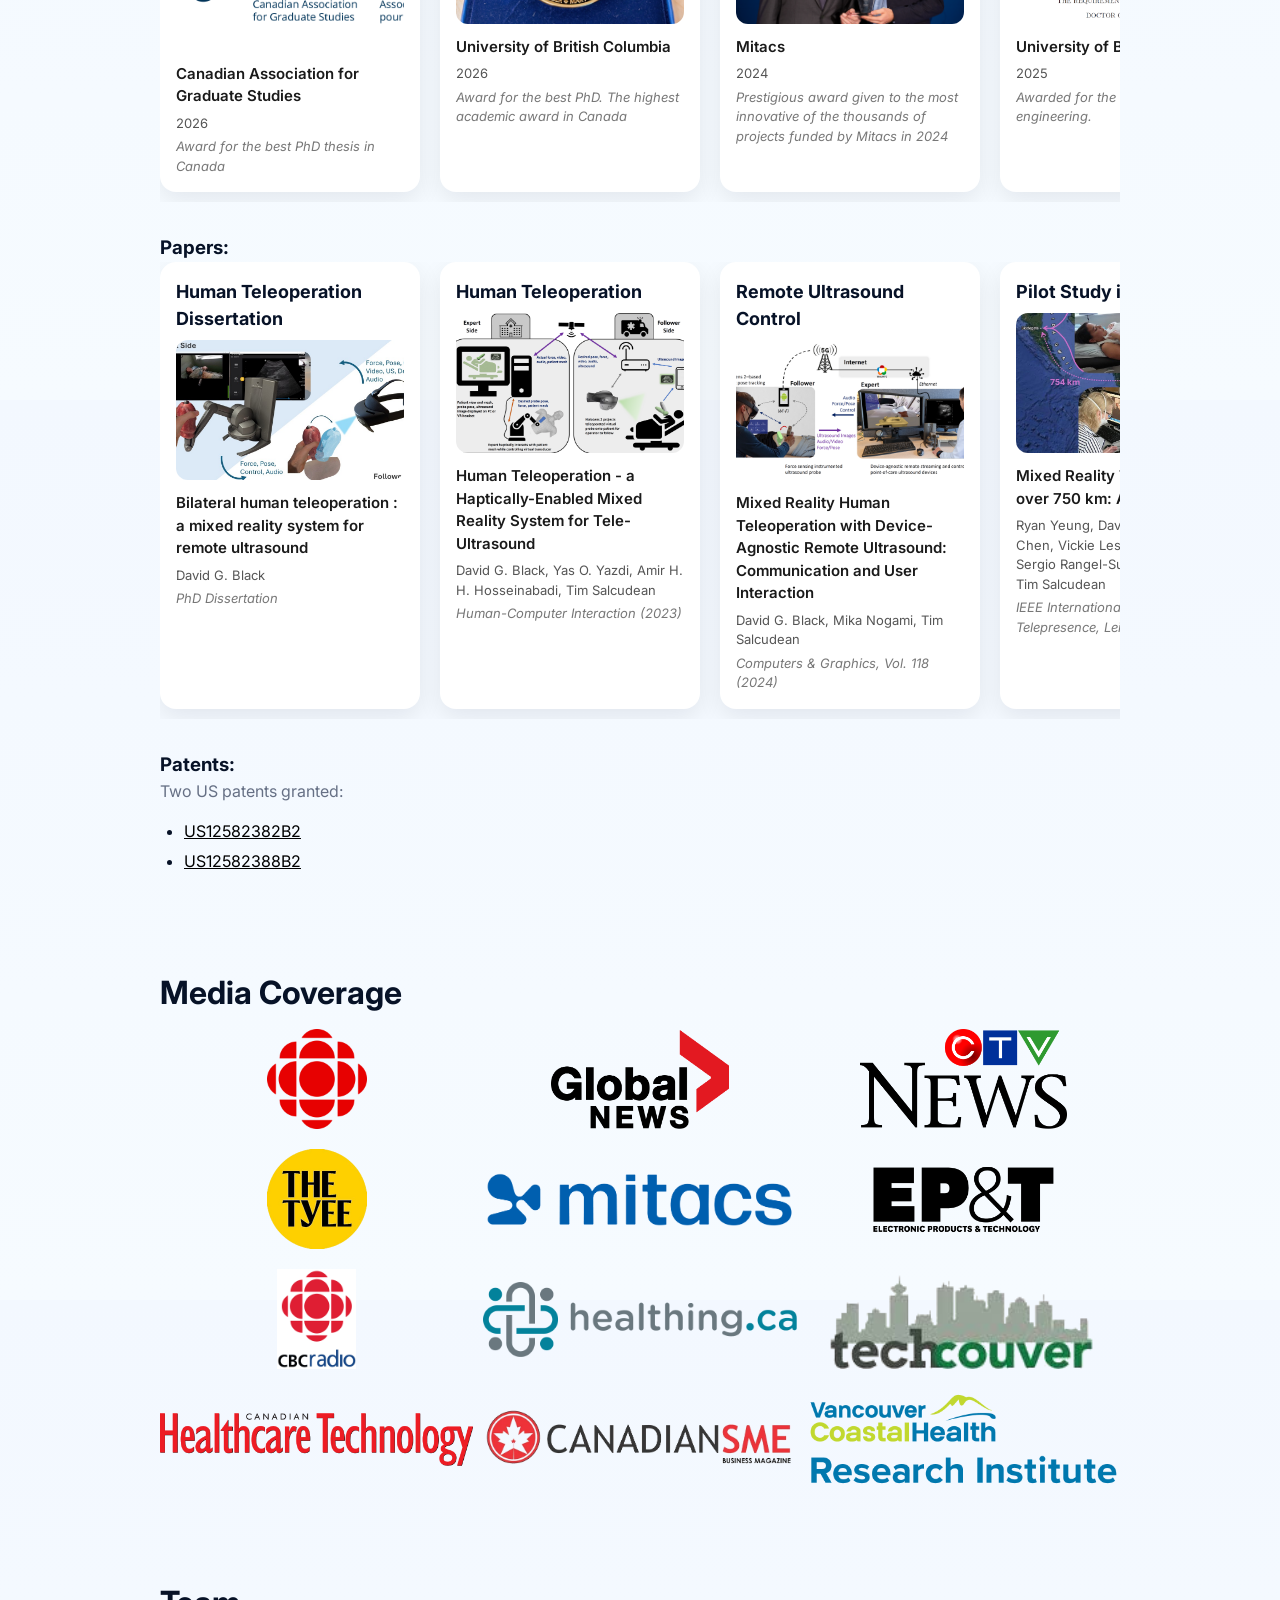
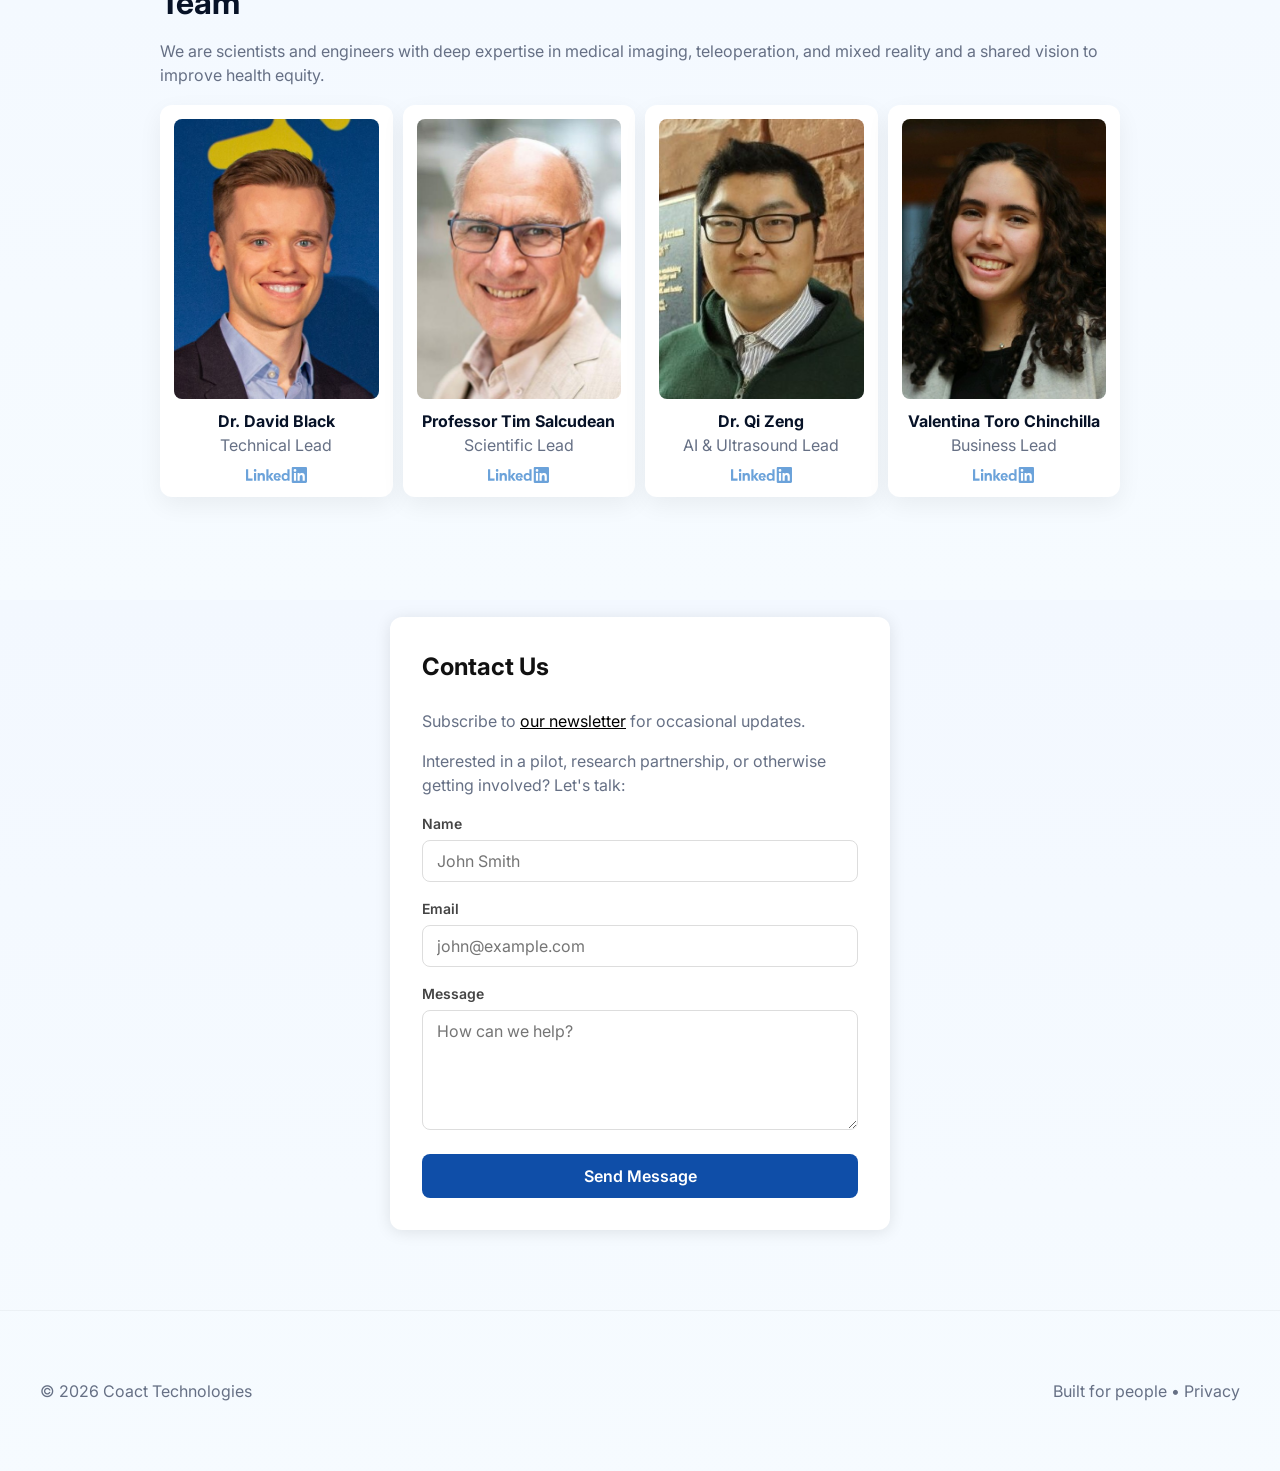
==== commit 1cddb30b: "Updated index.html to be more catchy" ====
--- a/index.html
+++ b/index.html
@@ -8,6 +8,35 @@
   <meta name="theme-color" content="#0B6E4F" />
 
   <link rel="stylesheet" href="coact.css" />
+
+  <style>
+    /* Solution section */
+    .sol-lead { font-size: clamp(28px, 4.5vw, 44px); font-weight: 800; line-height: 1.1; letter-spacing: -0.02em; color: var(--accent); margin: 4px 0 10px; }
+    section p.sol-sub { font-size: 19px; max-width: 620px; }
+    .how { display: grid; grid-template-columns: 1fr 140px 1fr; gap: 16px; align-items: center; margin-top: 32px; }
+    .how-card { position: relative; background: white; border-radius: 16px; box-shadow: var(--shadow); padding: 16px 18px 18px; transition: transform .2s ease; }
+    .how-card:hover { transform: translateY(-4px); }
+    .how-card img { width: 100%; height: 240px; object-fit: contain; border-radius: 10px; margin-bottom: 12px; }
+    .how-card h3 { margin: 0 0 4px; font-size: 20px; }
+    .how-card p { margin: 0; }
+    .how-step { position: absolute; top: 12px; left: 12px; width: 32px; height: 32px; border-radius: 50%; display: grid; place-items: center; background: var(--accent); color: white; font-weight: 700; }
+    .how-link { display: flex; flex-direction: column; align-items: center; gap: 6px; color: var(--accent-2); }
+    .how-link svg { width: 56px; margin-bottom: 4px; }
+    .how-link span { font-size: 13px; font-weight: 600; padding: 3px 10px; border-radius: 999px; background: var(--accent-tint); }
+    .stats { display: grid; grid-template-columns: repeat(4, 1fr); gap: 16px; margin-top: 28px; }
+    .stat { background: white; border-radius: 14px; box-shadow: var(--shadow-sm); padding: 18px 16px; text-align: center; }
+    .stat strong { display: block; font-size: 26px; color: var(--accent); line-height: 1.2; }
+    .stat span { display: block; color: var(--muted); font-size: 14px; margin-top: 4px; }
+    section p.sol-proof { margin-top: 24px; text-align: center; max-width: none; }
+    .sol-proof a { color: var(--accent-2); font-weight: 600; text-decoration: none; white-space: nowrap; }
+    .sol-proof a:hover { text-decoration: underline; }
+    @media (max-width: 760px) {
+      .how { grid-template-columns: 1fr; }
+      .how-link { flex-direction: row; flex-wrap: wrap; justify-content: center; }
+      .how-link svg { transform: rotate(90deg); width: 36px; margin: 0 4px 0 0; }
+      .stats { grid-template-columns: repeat(2, 1fr); }
+    }
+  </style>
 </head>
 
 <body>
@@ -102,11 +131,11 @@
         <div class="hero-copy">
           <!--<span class="eyebrow"><div class="small-logo"><img src="./images/logoText.png" alt="Guide Medical logo" style="width:100%;height:100%;object-fit:contain;"/></div></span>-->
           <h1 class="hero-title">Accessible expert ultrasound, anywhere.</h1>
-          <p class="hero-lead">Bring expert ultrasound diagnostics to rural settings through our patent-pending mixed reality system without anyone needing to travel.</p>
+          <p class="hero-lead">Bring expert ultrasound diagnostics to rural settings through our patented mixed reality system without anyone needing to travel.</p>
 
           <div class="hero-cta">
             <button class="btn btn--solid" onclick="window.location.href='#solution'">Our Solution</button>
-            <button class="btn btn--ghost" onclick="window.location.href='#contact'">Subscribe</button>
+            <button class="btn btn--ghost" onclick="window.location.href='#contact'">Get in touch</button>
             <div class="logo-panel-small">
               <img src="./images/logo.png" style="width:40px;"/>
             </div>
@@ -123,7 +152,7 @@
   <!-- CONTENT SECTIONS WITH PARALLAX MEDIA PANELS -->
   <section id="issue" class="reveal">
     <h2>The Problem</h2>
-    <p>Diagnostic ultrasound is used in every branch of medicine, yet rural communities have little to no access. This impacts about 2 in 5 people globally. The only practical solution used today is for patients to travel for scans. This means time away from work and family, facing the risks and environmental impact of travel, and it costs healthcare systems billions of dollars per year. The tele-ultrasound market is estimated to be worth $100 billion (USD), but current solutions do not solve the problem. Video guidance is too imprecise and imprecise while robotics is too complex, expensive, and inflexible.</p>
+    <p>Diagnostic ultrasound is used in every branch of medicine, yet rural communities have little to no access. This impacts about 2 in 5 people globally. The only practical solution used today is for patients to travel for scans. This means time away from work and family, facing the risks and environmental impact of travel, and it costs healthcare systems billions of dollars per year. The tele-ultrasound market is estimated to be worth $100 billion (USD), but current solutions do not solve the problem. Video guidance is too imprecise and inefficient while robotics is too complex, expensive, and inflexible.</p>
     <!-- <div class="panel panel--media" style="margin-top:18px;background-image:linear-gradient(120deg, rgba(2,18,45,0.08), rgba(6,34,75,0.04)), url('./images/coverImg.png')"></div> -->
     <div class="panel panel--media" style="margin-top:18px">
       <img src="./images/cover.jpg" style="max-height:100%;max-width:100%;border-radius:8px;"/>
@@ -132,68 +161,43 @@
 
   <section id="solution" class="reveal">
     <h2>Solution</h2>
-    <p>Coact Technologies is addressing the problem of ultrasound access by enabling expert ultrasound guidance in remote communities. Our system bridges the gap between robotics and video guidance, providing a solution that is simultaneously easy-to-use, low-cost, and flexible, while giving the physician precise control and immersive feedback.</p>
-    <p>We use a patent-pending combination of real-time hand-over-hand augmented reality guidance with high-speed communication and force feedback to give the expert the sensation of performing a scan in person while in fact they are guiding the motions of a novice person in a remote location.</p>
-    <p>Our approach is based on hundreds of conversations with physicians, health authorities, remote and Indigenous communities, and industry experts, and has been validating in award-winning published research.</p>
-    <div class="split" style="margin-top:18px">
-      <div>
-        <div class="panel" style="padding:22px">
-          <h3>At a glance</h3>
-          <p>The novice person wears a mixed reality headset and aligns their real ultrasound probe with a virtual one. The motion of the virtual one is controlled in real time by a remote expert, who manipulates a haptic input device. They see the live-streamed video and ultrasound, communicate verbally with the novice, and receive force feedback through the haptic device so it feels as if they are performing the scan in person.</p>
-          <ul>
-            <li>Cloud interface:
-            <ul>
-              <li>Secure, robust, end-to-end encrypted, ultra-fast, peer-to-peer connection between expert and follower</li>
-              <li>Two-way verbal communication</li>
-              <li>High-quality, low-latency video and ultrasound streaming</li>
-              <li>Advanced teleoperation algorithms</li>
-            </ul></li>
-            <li>Expert-side interface:
-            <ul>
-              <li>High definition video and ultrasound streams</li>
-              <li>Device-agnostic remote control of the ultrasound machine settings</li>
-              <li>Input device with ultrasound probe-like handle for sub-millimeter, sub-degree precision 6 degree-of-freedom input and realistic force feedback</li>
-            </ul></li>
-            <li>Patient-side system:
-            <ul>
-              <li>Compellingly intuitive mixed reality guidance system</li>
-              <li>Integrated transducer force, position, and orientation tracking and feedback</li>
-              <li>Patient specific modeling and feedback</li>
-              <li>AI assistance</li></li>
-            </ul>
-          </ul>
-        </div>
-      </div>
-      <div>
-        <div class="panel panel--media">
-          <img src="./images/followerSide.png" style="max-height:100%;max-width:100%;border-radius:8px;"/>
-        </div>
-      </div>
-    </div>
-    <div class="splitleft" style="margin-top:18px">
-      <div>
-        <div class="panel" style="padding:22px">
-          <h3>Key benefits</h3>
-          <ul>
-            <li>Intuitive and easy to use for expert and novice</li>
-            <li>Precise, real-time guidance for an efficient, high-quality scan</li>
-            <li>Easy, fast setup (less than 1 minute)</li>
-            <li>Completely flexible and mobile (one pair of smart glasses and a tablet)</li>
-            <li>Ultrasound probe agnostic for most point-of-care devices</li>
-            <li>No robot-related safety concerns</li>
-            <li>Massive cost savings compared to travel or robotics</li>
-          </ul>
-        </div>
-      </div>
-      <div>
-        <div class="panel panel--media">
-          <img src="./images/expertSide.png" style="max-height:100%;max-width:100%;border-radius:8px;"/>
-        </div>
-      </div>
-    </div>
-    <div class="videocard" style="margin-top:18px;height:400px">
-      <iframe src="https://www.youtube.com/embed/pDafyuoCzkY?si=y3KrUUWtHOhyzfFG" allowfullscreen referrerpolicy="strict-origin-when-cross-origin" style="height:100%;width:auto;border-radius:8px;"></iframe>
-    </div>
+    <p class="sol-lead">An expert's eyes and hands, anywhere.</p>
+    <p class="sol-sub">A remote expert guides the hands of someone on site, in real time. It feels like scanning in person, with no travel and no robot.</p>
+
+    <div class="videocard" style="margin-top:24px;height:400px">
+      <iframe src="https://www.youtube.com/embed/dUsZgLpHbgk?si=rVadje2hi1Neb6Jd" allowfullscreen referrerpolicy="strict-origin-when-cross-origin" style="height:100%;width:auto;border-radius:8px;"></iframe>
+    </div>
+
+    <div class="how">
+      <div class="how-card">
+        <img src="./images/expertSide.png" alt="Expert holding a probe-shaped haptic device beside live video and ultrasound" loading="lazy"/>
+        <span class="how-step">1</span>
+        <h3>The expert moves</h3>
+        <p>a probe-shaped handle. They see the scan, control the imaging, and feel the patient</p>
+      </div>
+      <div class="how-link" aria-hidden="true">
+        <span>Control</span>
+        <svg viewBox="0 0 48 16" fill="none"><path d="M2 8h42M36 2l8 6-8 6" stroke="currentColor" stroke-width="2" stroke-linecap="round" stroke-linejoin="round"/></svg>
+        <span>Voice</span><span>Touch</span><span>Position</span>
+        <svg viewBox="0 0 48 16" fill="none"><path d="M46 8H4M12 2L4 8l8 6" stroke="currentColor" stroke-width="2" stroke-linecap="round" stroke-linejoin="round"/></svg>
+        <span>Video</span><span>Ultrasound</span>
+      </div>
+      <div class="how-card">
+        <img src="./images/followerSide.png" alt="Person wearing mixed reality glasses aligning a real probe with a virtual one" loading="lazy"/>
+        <span class="how-step">2</span>
+        <h3>The person on site follows</h3>
+        <p>by aligning the ultrasound probe to a virtual one shown in smart glasses.</p>
+      </div>
+    </div>
+
+    <div class="stats">
+      <div class="stat"><strong>&lt;&nbsp;1&nbsp;min</strong><span>to set up</span></div>
+      <div class="stat"><strong>mm-level</strong><span>precision</span></div>
+      <div class="stat"><strong>any probe</strong><span>ultrasound probe agnostic</span></div>
+      <div class="stat"><strong>no robot</strong><span>lower cost, more flexible</span></div>
+    </div>
+
+    <p class="sol-proof">Shaped by hundreds of conversations with clinicians and remote communities. <a href="#research">Proven in award-winning research&nbsp;&rarr;</a></p>
 
     <h2 style="margin-top:12px;">Partners and Sponsors</h2>
     <div class="gridpartner" role="list">
@@ -227,6 +231,82 @@
   <section id="research" class="reveal">
     <h2>Research</h2>
     <p>This venture was born in the Robotics and Control Laboratory at the University of British Columbia, Vancouver, Canada. We are carrying out extensive research on the technical system, instrumentation, control, human-computer interaction, vision, clinical feasibility, and more.</p>
+    
+    <h3>Awards:</h3>
+    <div class="hscroll-panel">
+      <div class="hscroll-inner">
+        <div class="card">
+          <h3>CAGS/ProQuest Distinguished Dissertation Award</h3>
+          <img src="./images/cags.png" alt="CAGS" loading="lazy" />
+          <div class="meta">
+            <div class="meta-title">Canadian Association for Graduate Studies</div>
+            <div class="meta-authors">2026</div>
+            <div class="meta-venue">Award for the best PhD thesis in Canada</div>
+          </div>
+        </div>
+
+        <div class="card">
+          <h3>Governor General's Gold Medal</h3>
+          <img src="./images/gggm.jpg" alt="Governor General's Gold Medal" loading="lazy" />
+          <div class="meta">
+            <div class="meta-title">University of British Columbia</div>
+            <div class="meta-authors">2026</div>
+            <div class="meta-venue">Award for the best PhD. The highest academic award in Canada</div>
+          </div>
+        </div>
+
+        <div class="card">
+          <h3>Mitacs Outstanding Innovation Award</h3>
+          <img src="./images/mitacsAward.jpg" alt="Mitacs Outstanding Innovation Award" loading="lazy" />
+          <div class="meta">
+            <div class="meta-title">Mitacs</div>
+            <div class="meta-authors">2024</div>
+            <div class="meta-venue">Prestigious award given to the most innovative of the thousands of projects funded by Mitacs in 2024</div>
+          </div>
+        </div>
+
+        <div class="card">
+          <h3>Dean's Award for PhD Thesis</h3>
+          <img src="images/thesis.png" alt="Dean's Award" loading="lazy" />
+          <div class="meta">
+            <div class="meta-title">University of British Columbia</div>
+            <div class="meta-authors">2025</div>
+            <div class="meta-venue">Awarded for the best dissertation in engineering.</div>
+          </div>
+        </div>
+
+        <div class="card">
+          <h3>Best Student Paper Award</h3>
+          <img src="./images/telepresenceAward.png" alt="Best paper award" loading="lazy" />
+          <div class="meta">
+            <div class="meta-title">IEEE International Conference on Telepresence</div>
+            <div class="meta-authors">2025</div>
+            <div class="meta-venue">Given to the best paper presented by a graduate student</div>
+          </div>
+        </div>
+
+        <div class="card">
+          <h3>Best Paper Award</h3>
+          <img src="./images/hamlynAward.jpg" alt="Best paper award" loading="lazy" />
+          <div class="meta">
+            <div class="meta-title">Hamlyn Symposium for Medical Robotics</div>
+            <div class="meta-authors">2022</div>
+            <div class="meta-venue">Awarded for the best paper and presentation. Imperial College, London</div>
+          </div>
+        </div>
+
+        <div class="card">
+          <h3>Technical Achievement Award</h3>
+          <img src="./images/mddc.png" alt="MDDC Award"/>
+          <div class="meta">
+            <div class="meta-title">BC Medical Device Design Centre</div>
+            <div class="meta-authors">2021</div>
+            <div class="meta-venue">Awarded after presentations to judges at the BC MDDC</div>
+          </div>
+        </div>
+      </div>
+    </div>
+
     <h3>Papers:</h3>
     <div class="hscroll-panel">
       <div class="hscroll-inner">
@@ -320,7 +400,7 @@
 
         <div class="card">
           <h3>Human vs. Robotic Teleoperation</h3>
-          <a href="https://ieeexplore.ieee.org/abstract/document/10380799" target="_blank">
+          <a href="https://arxiv.org/abs/2511.07275" target="_blank">
             <img src="./images/robotFig.png" alt="Latency Evaluation" loading="lazy" />
           </a>
           <div class="meta">
@@ -449,85 +529,11 @@
       </div>
     </div>
 
-    <h3>Awards:</h3>
-    <div class="hscroll-panel">
-      <div class="hscroll-inner">
-        <div class="card">
-          <h3>CAGS/ProQuest Distinguished Dissertation Award</h3>
-          <img src="./images/cags.png" alt="CAGS" loading="lazy" />
-          <div class="meta">
-            <div class="meta-title">Canadian Association for Graduate Studies</div>
-            <div class="meta-authors">2026</div>
-            <div class="meta-venue">Award for the best PhD thesis in Canada</div>
-          </div>
-        </div>
-
-        <div class="card">
-          <h3>Governor General's Gold Medal</h3>
-          <img src="./images/gggm.jpg" alt="Governor General's Gold Medal" loading="lazy" />
-          <div class="meta">
-            <div class="meta-title">University of British Columbia</div>
-            <div class="meta-authors">2026</div>
-            <div class="meta-venue">Award for the best PhD. The highest academic award in Canada</div>
-          </div>
-        </div>
-
-        <div class="card">
-          <h3>Mitacs Outstanding Innovation Award</h3>
-          <img src="./images/mitacsAward.jpg" alt="Mitacs Outstanding Innovation Award" loading="lazy" />
-          <div class="meta">
-            <div class="meta-title">Mitacs</div>
-            <div class="meta-authors">2024</div>
-            <div class="meta-venue">Prestigious award given to the most innovative of the thousands of projects funded by Mitacs in 2024</div>
-          </div>
-        </div>
-
-        <div class="card">
-          <h3>Dean's Award for PhD Thesis</h3>
-          <img src="images/thesis.png" alt="Dean's Award" loading="lazy" />
-          <div class="meta">
-            <div class="meta-title">University of British Columbia</div>
-            <div class="meta-authors">2025</div>
-            <div class="meta-venue">Awarded for the best dissertation in engineering.</div>
-          </div>
-        </div>
-
-        <div class="card">
-          <h3>Best Student Paper Award</h3>
-          <img src="./images/telepresenceAward.png" alt="Best paper award" loading="lazy" />
-          <div class="meta">
-            <div class="meta-title">IEEE International Conference on Telepresence</div>
-            <div class="meta-authors">2025</div>
-            <div class="meta-venue">Given to the best paper presented by a graduate student</div>
-          </div>
-        </div>
-
-        <div class="card">
-          <h3>Best Paper Award</h3>
-          <img src="./images/hamlynAward.jpg" alt="Best paper award" loading="lazy" />
-          <div class="meta">
-            <div class="meta-title">Hamlyn Symposium for Medical Robotics</div>
-            <div class="meta-authors">2022</div>
-            <div class="meta-venue">Awarded for the best paper and presentation. Imperial College, London</div>
-          </div>
-        </div>
-
-        <div class="card">
-          <h3>Technical Achievment Award</h3>
-          <img src="./images/mddc.png" alt="MDDC Award"/>
-          <div class="meta">
-            <div class="meta-title">BC Medical Device Design Centre</div>
-            <div class="meta-authors">2021</div>
-            <div class="meta-venue">Awarded after presentations to judges at the BC MDDC</div>
-          </div>
-        </div>
-      </div>
-    </div>
     <h3>Patents:</h3>
     <p>Two US patents granted:</p>
     <ul>
-      <li><a href=https://patents.google.com/patent/US20230218270A1/en target="_blank" style="color:black">US20230218270A1</a></li>
-      <li><a href=https://patents.google.com/patent/US20240173018A1/en target="_blank" style="color:black">US20240173018A1</a></li>
+      <li><a href="https://patents.google.com/patent/US12582382B2/en" target="_blank" style="color:black">US12582382B2</a></li>
+      <li><a href="https://patents.google.com/patent/US12582388B2/en" target="_blank" style="color:black">US12582388B2</a></li>
     </ul>
   </section>
 
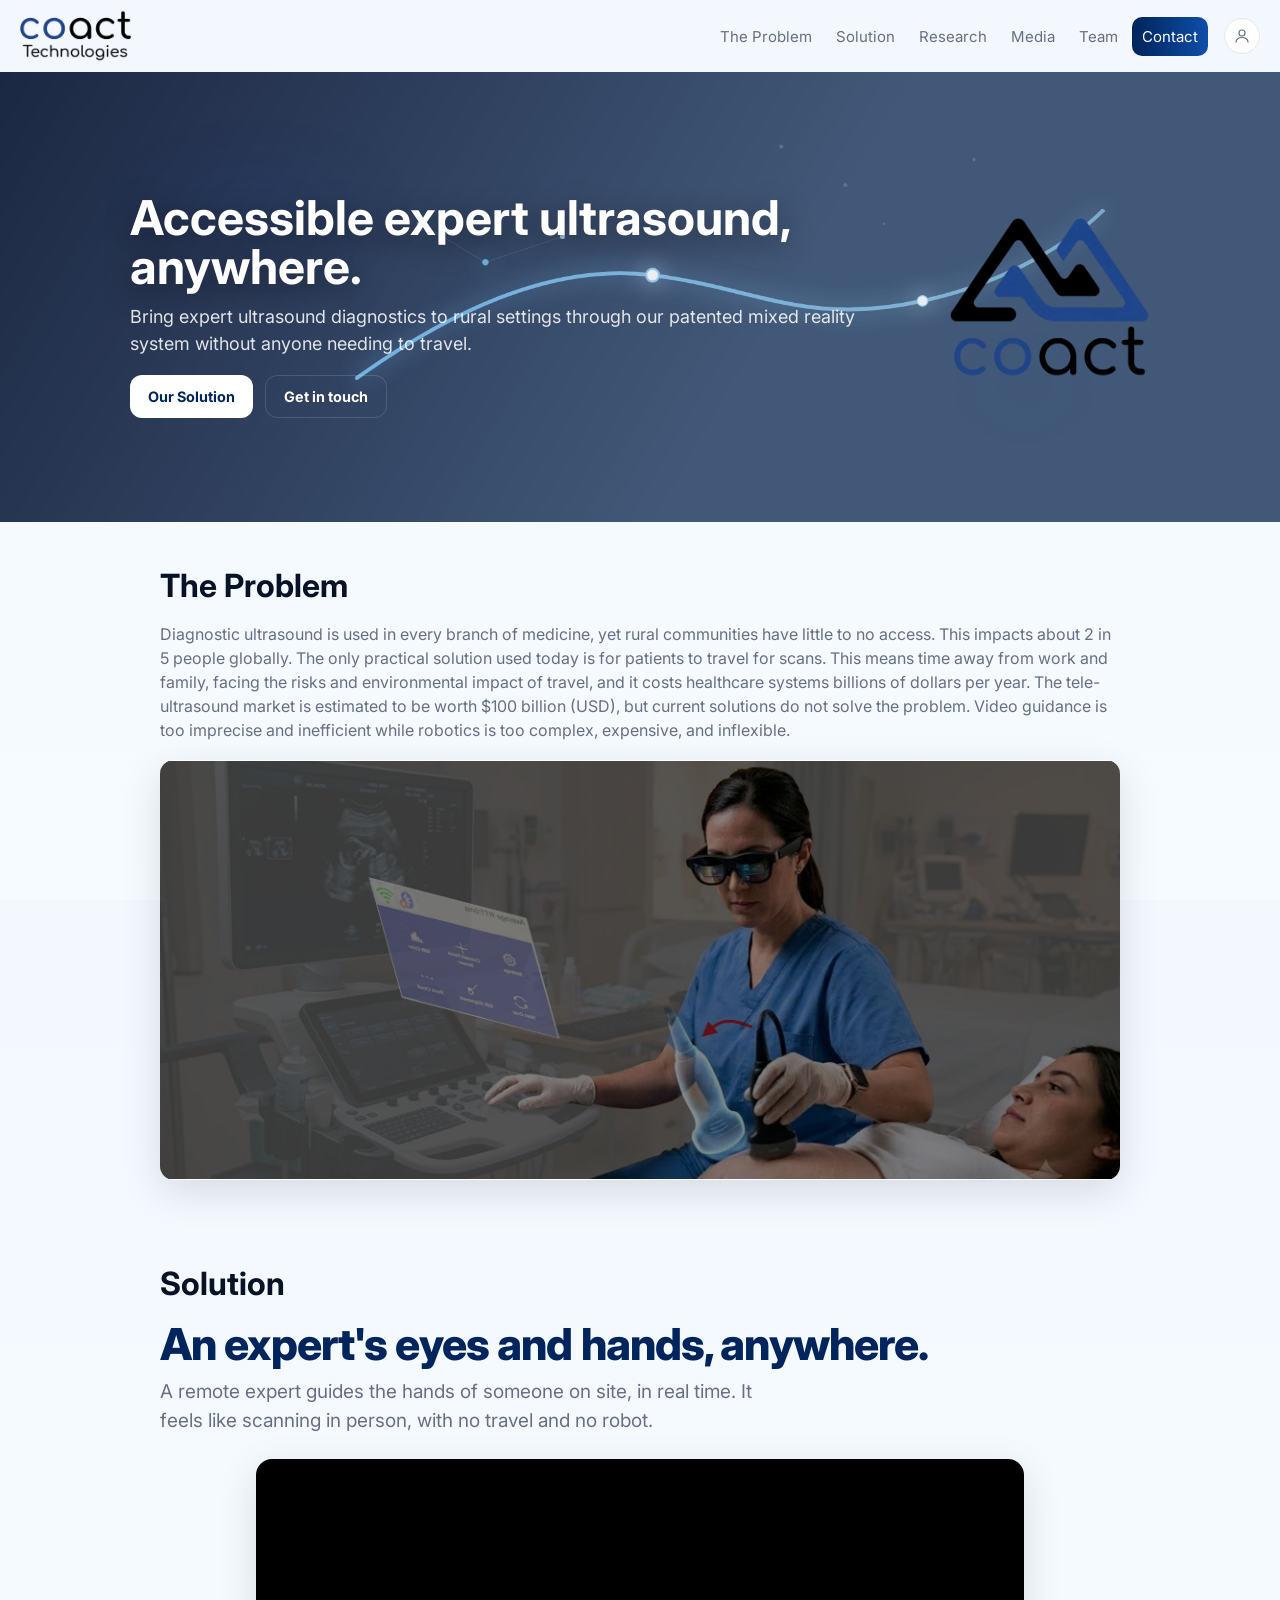
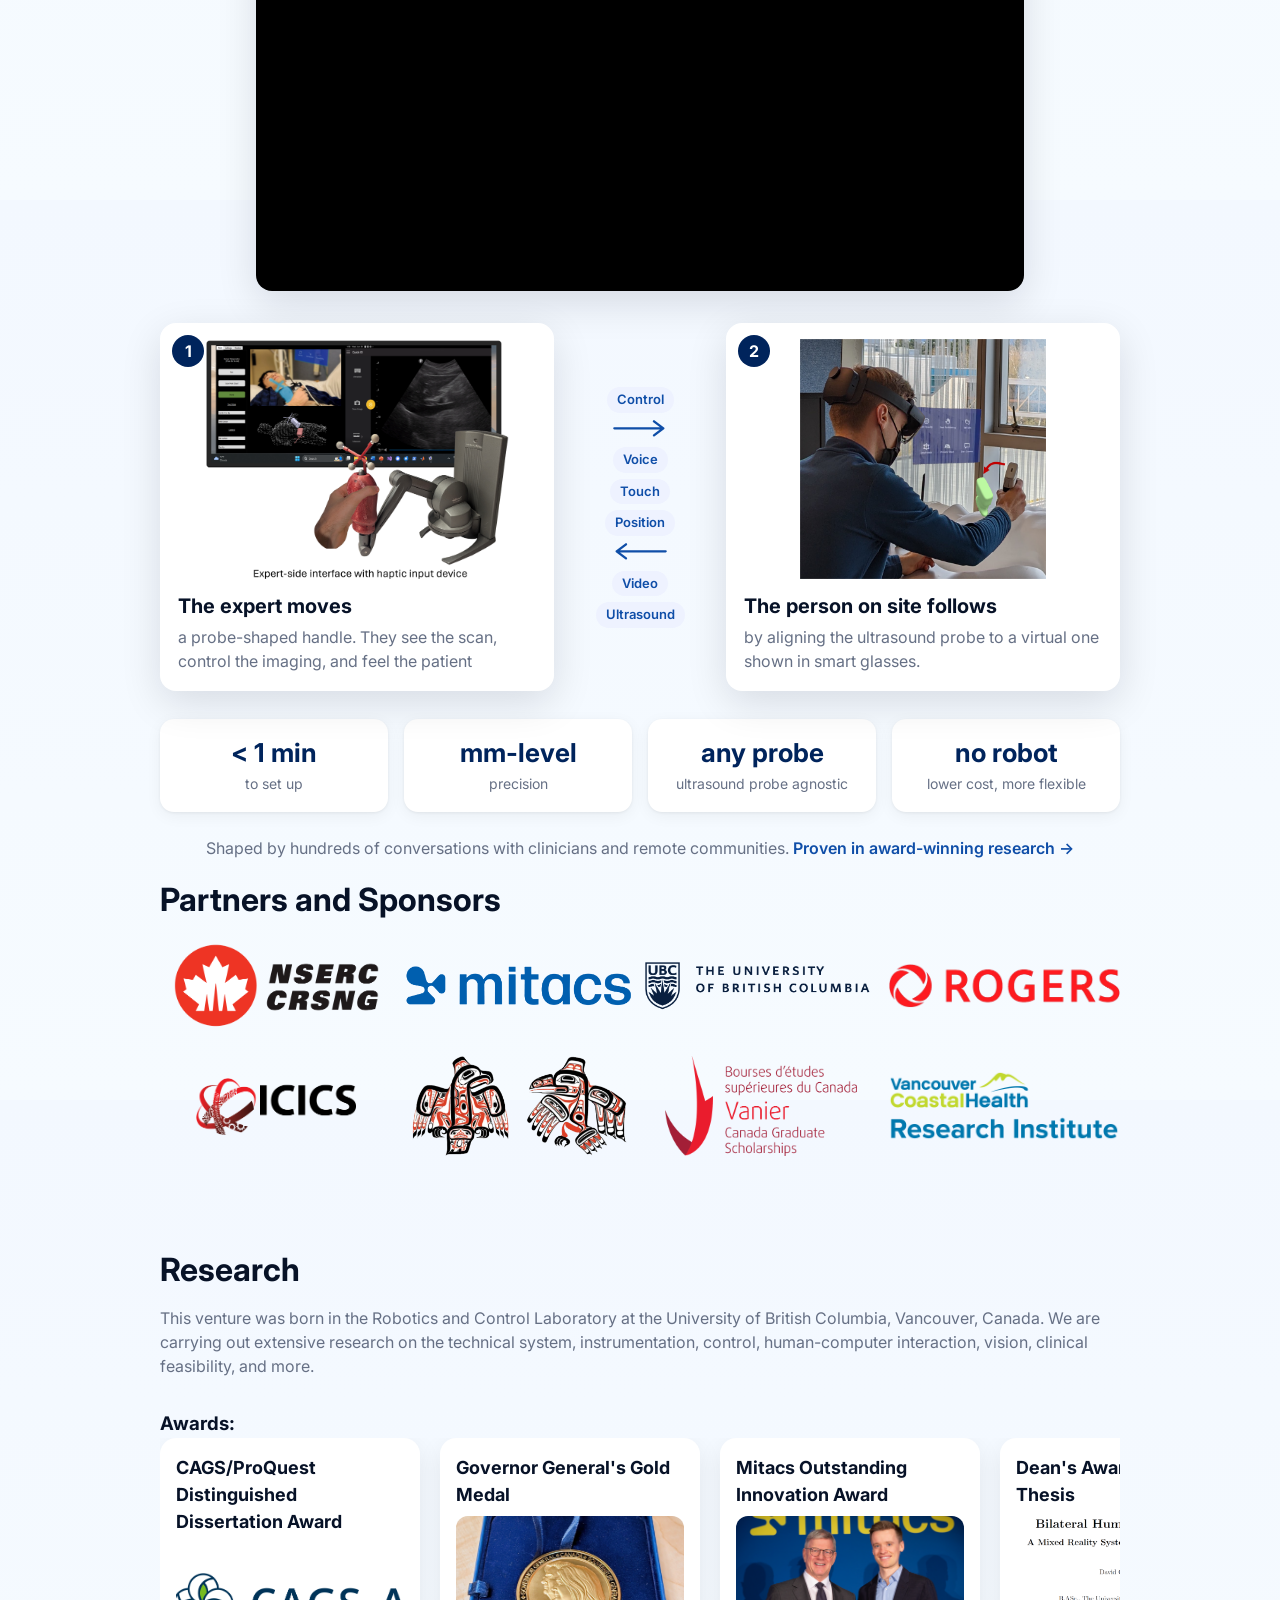
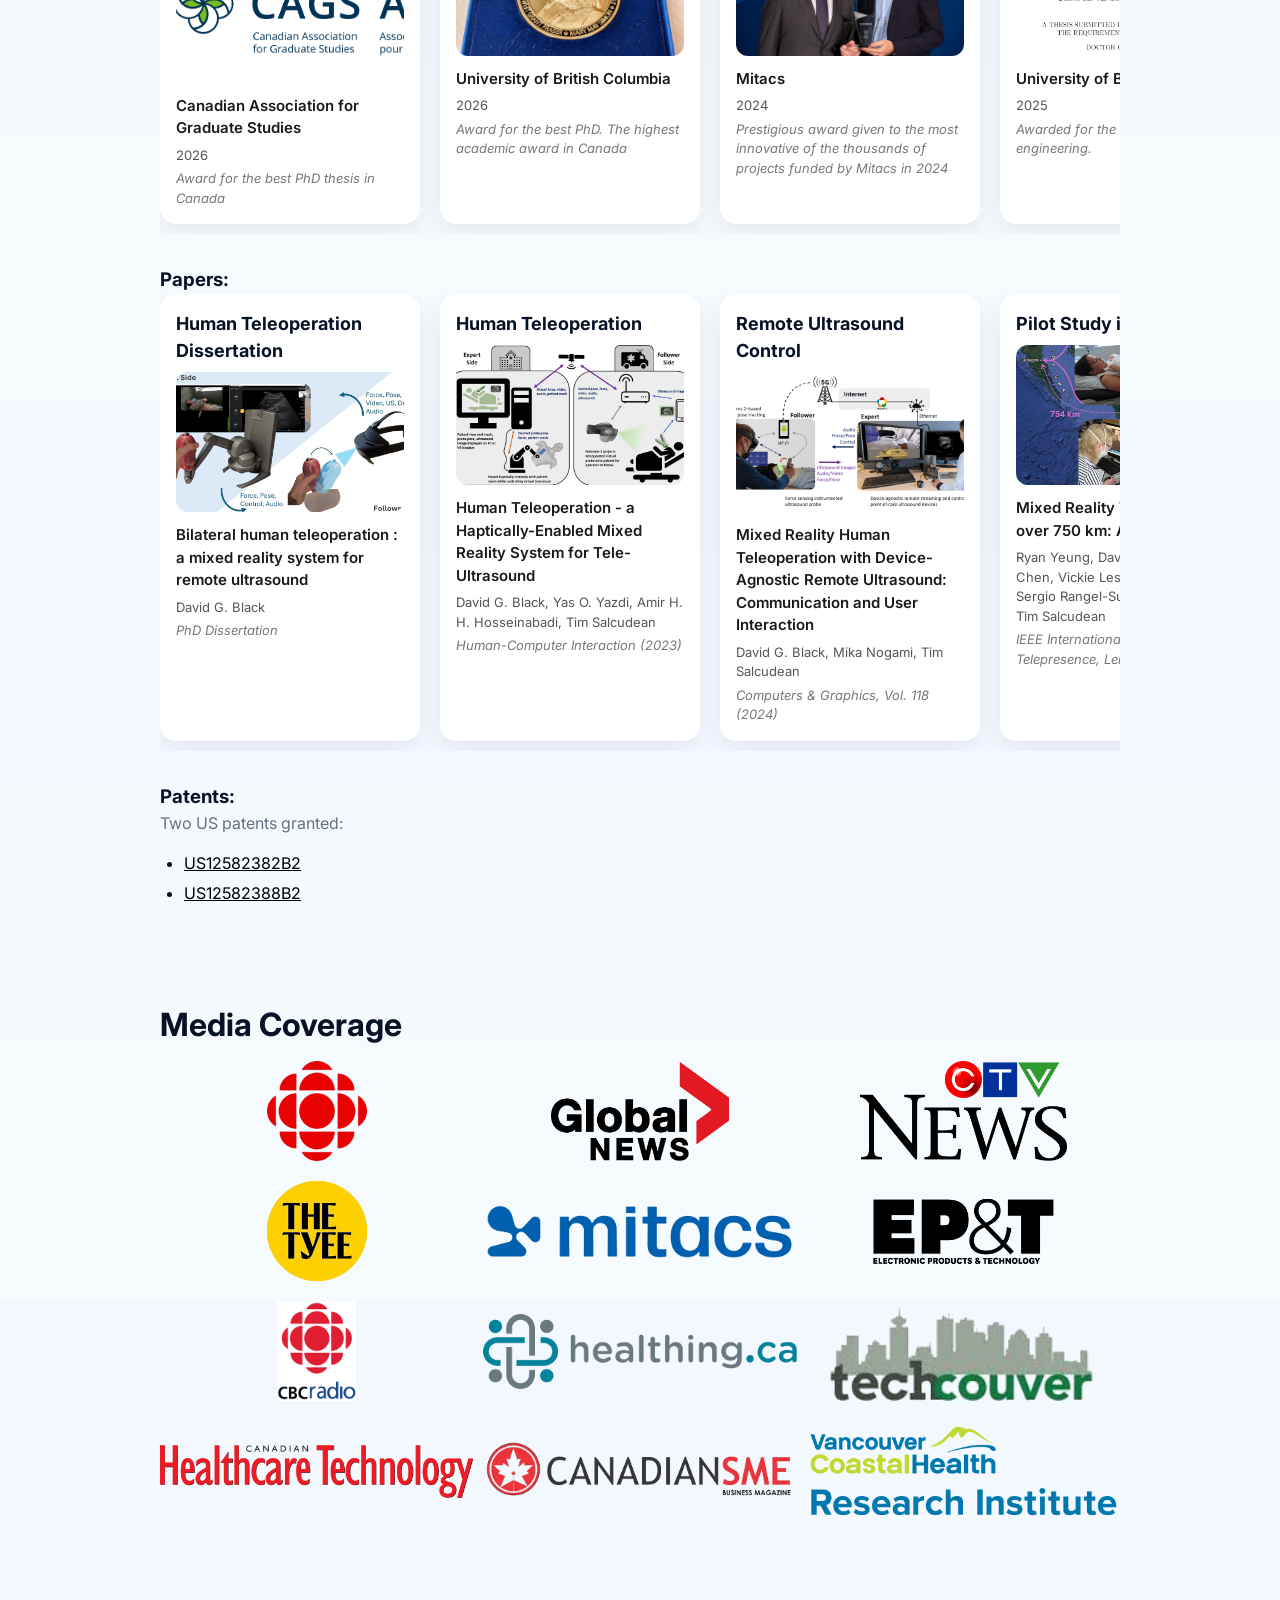
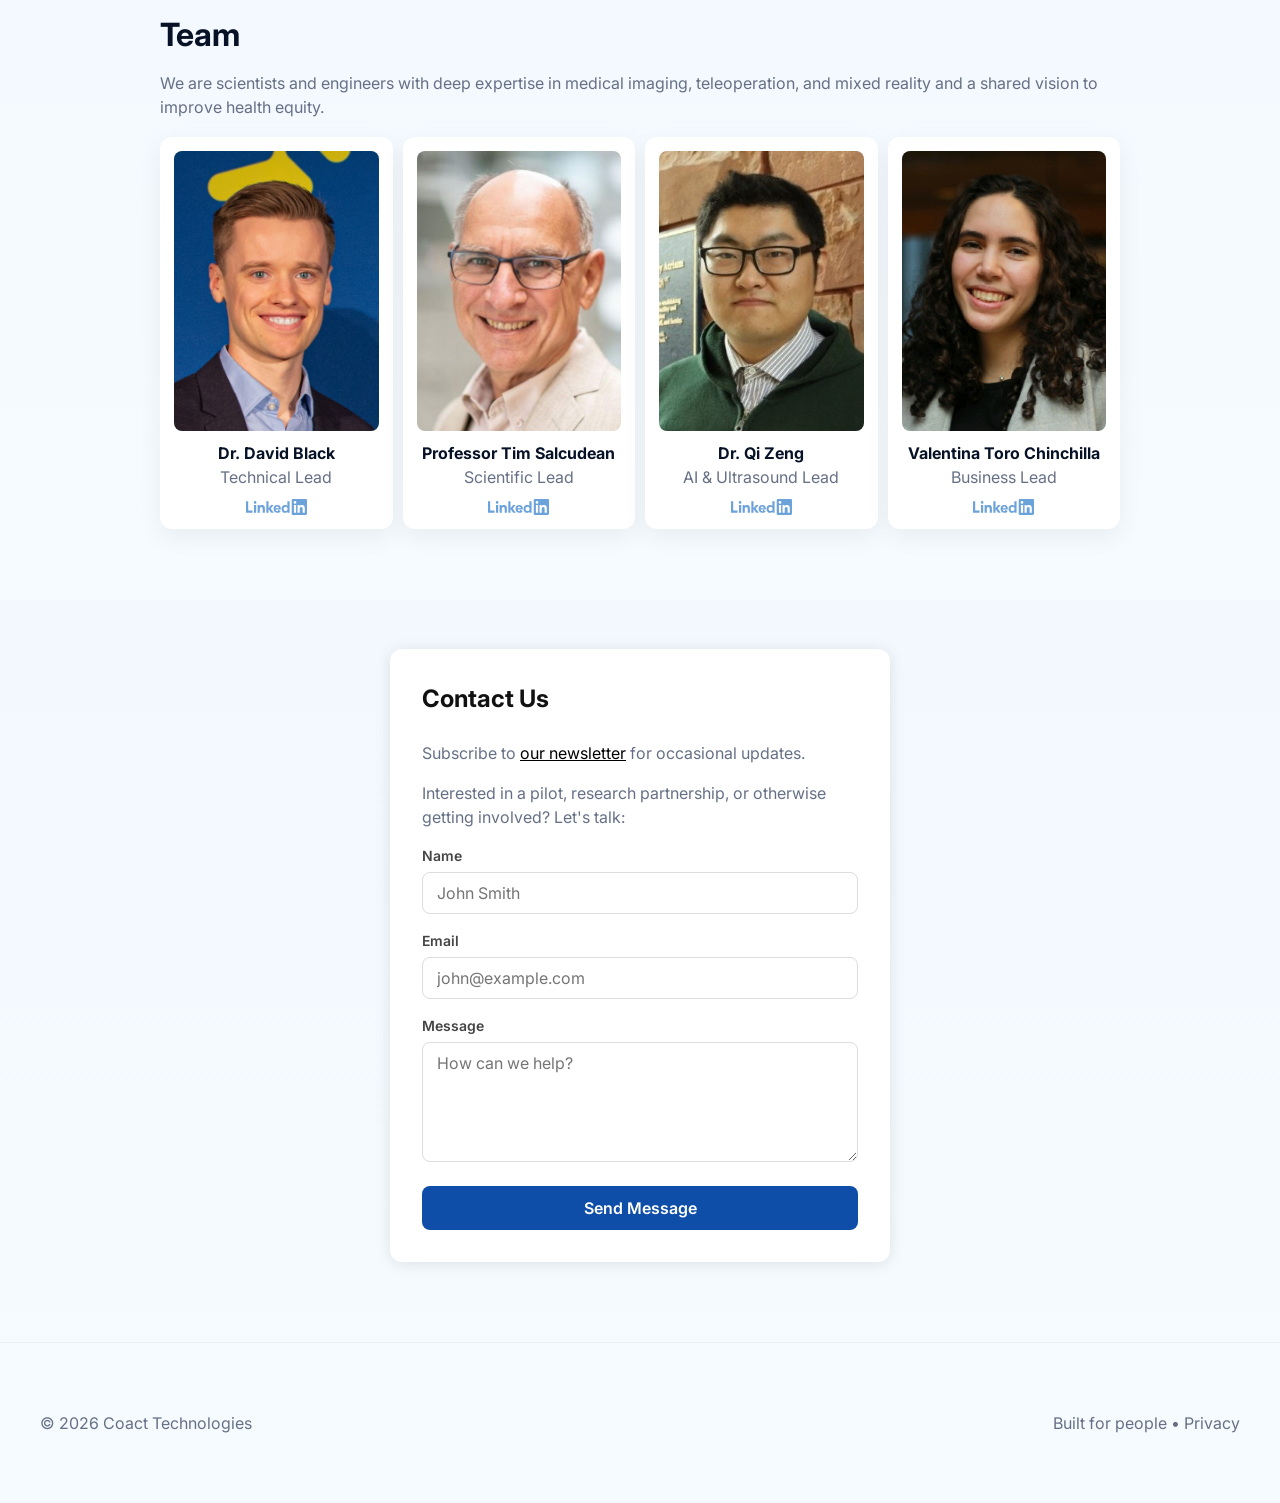
==== commit 61df8efc: "Made video auto-play" ====
--- a/index.html
+++ b/index.html
@@ -13,6 +13,8 @@
     /* Solution section */
     .sol-lead { font-size: clamp(28px, 4.5vw, 44px); font-weight: 800; line-height: 1.1; letter-spacing: -0.02em; color: var(--accent); margin: 4px 0 10px; }
     section p.sol-sub { font-size: 19px; max-width: 620px; }
+    .sol-video { max-width: 80%; margin: 24px auto 0; aspect-ratio: 16 / 9; border-radius: 16px; overflow: hidden; box-shadow: var(--shadow); background: #000; }
+    .sol-video iframe { display: block; width: 100%; height: 100%; border: 0; }
     .how { display: grid; grid-template-columns: 1fr 140px 1fr; gap: 16px; align-items: center; margin-top: 32px; }
     .how-card { position: relative; background: white; border-radius: 16px; box-shadow: var(--shadow); padding: 16px 18px 18px; transition: transform .2s ease; }
     .how-card:hover { transform: translateY(-4px); }
@@ -30,6 +32,9 @@
     section p.sol-proof { margin-top: 24px; text-align: center; max-width: none; }
     .sol-proof a { color: var(--accent-2); font-weight: 600; text-decoration: none; white-space: nowrap; }
     .sol-proof a:hover { text-decoration: underline; }
+    @media (max-width: 1000px) {
+      .sol-video { max-width: 100%; }
+    }
     @media (max-width: 760px) {
       .how { grid-template-columns: 1fr; }
       .how-link { flex-direction: row; flex-wrap: wrap; justify-content: center; }
@@ -164,8 +169,8 @@
     <p class="sol-lead">An expert's eyes and hands, anywhere.</p>
     <p class="sol-sub">A remote expert guides the hands of someone on site, in real time. It feels like scanning in person, with no travel and no robot.</p>
 
-    <div class="videocard" style="margin-top:24px;height:400px">
-      <iframe src="https://www.youtube.com/embed/dUsZgLpHbgk?si=rVadje2hi1Neb6Jd" allowfullscreen referrerpolicy="strict-origin-when-cross-origin" style="height:100%;width:auto;border-radius:8px;"></iframe>
+    <div class="sol-video">
+      <iframe src="https://www.youtube.com/embed/L1TcdasqV7s?autoplay=1&amp;mute=1&amp;playsinline=1&amp;loop=1&amp;playlist=L1TcdasqV7s" title="Coact Technologies demo" allow="autoplay; encrypted-media; picture-in-picture; fullscreen" allowfullscreen referrerpolicy="strict-origin-when-cross-origin"></iframe>
     </div>
 
     <div class="how">
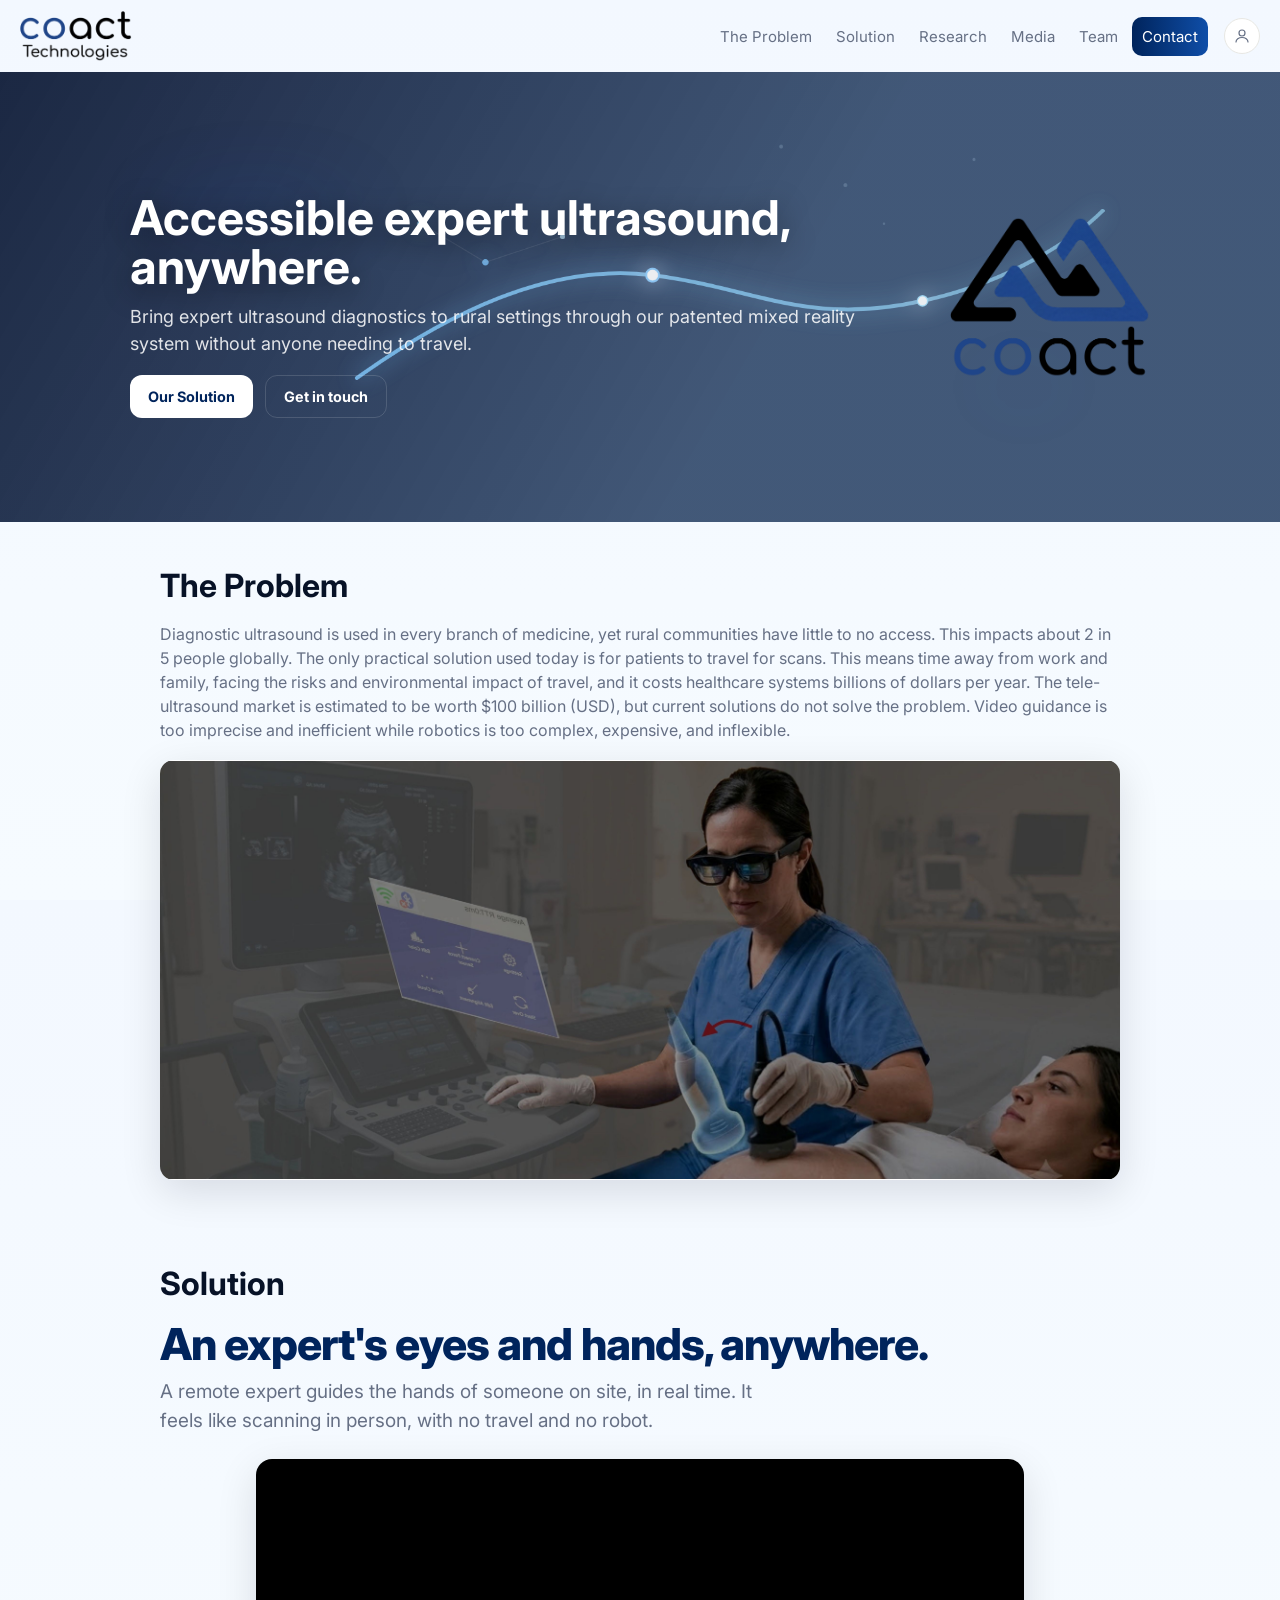
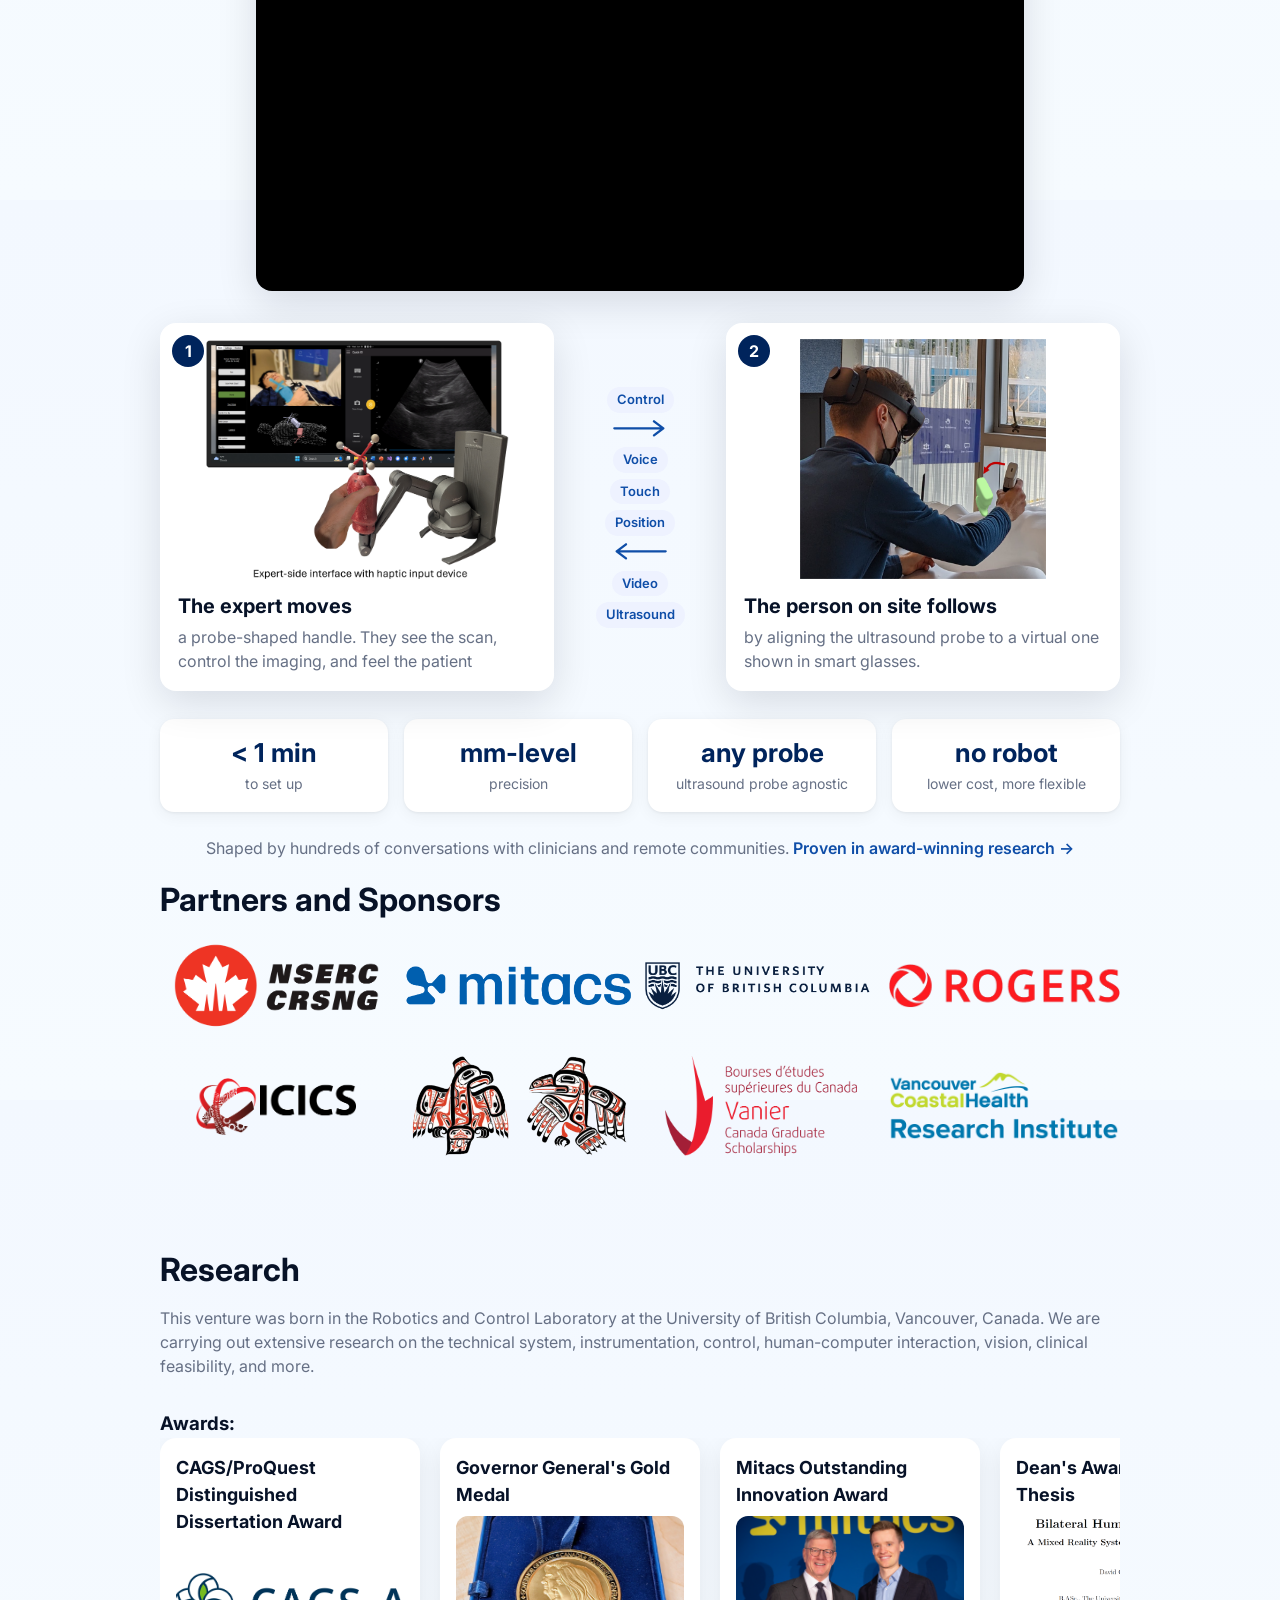
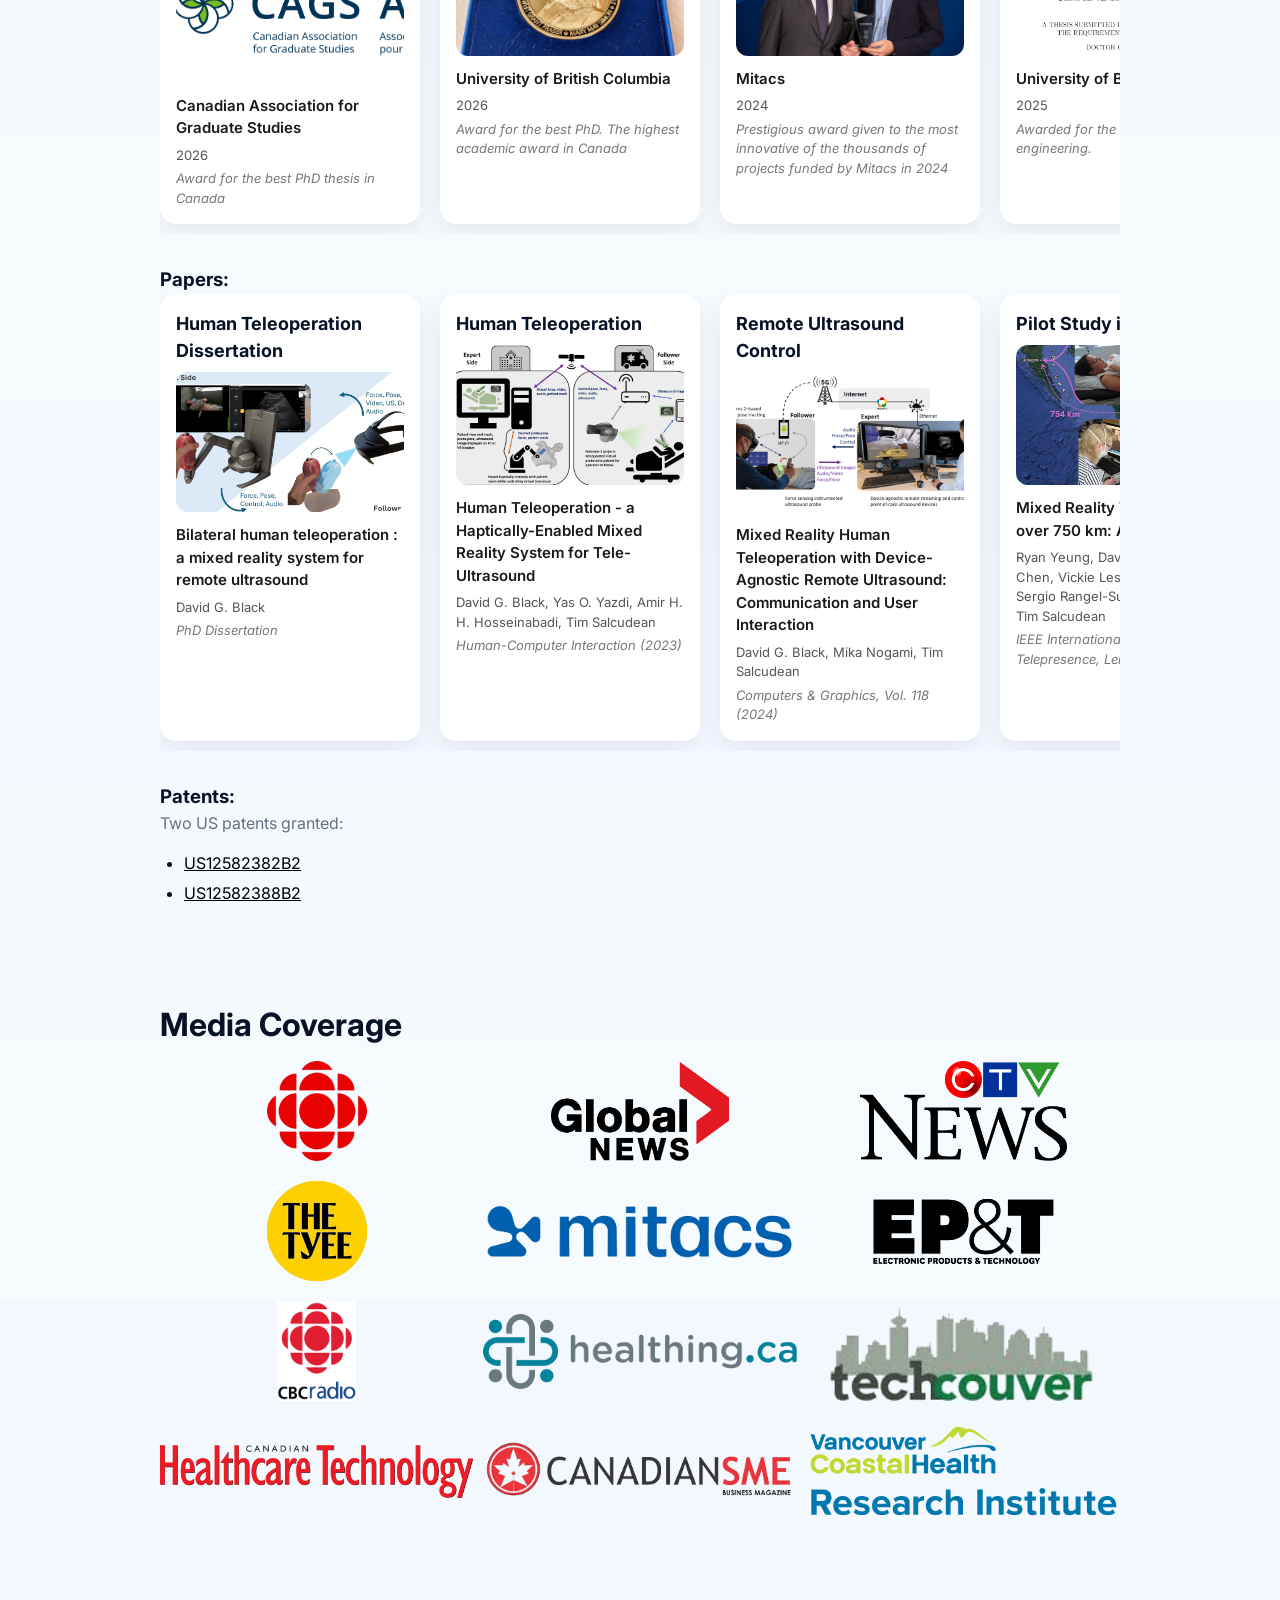
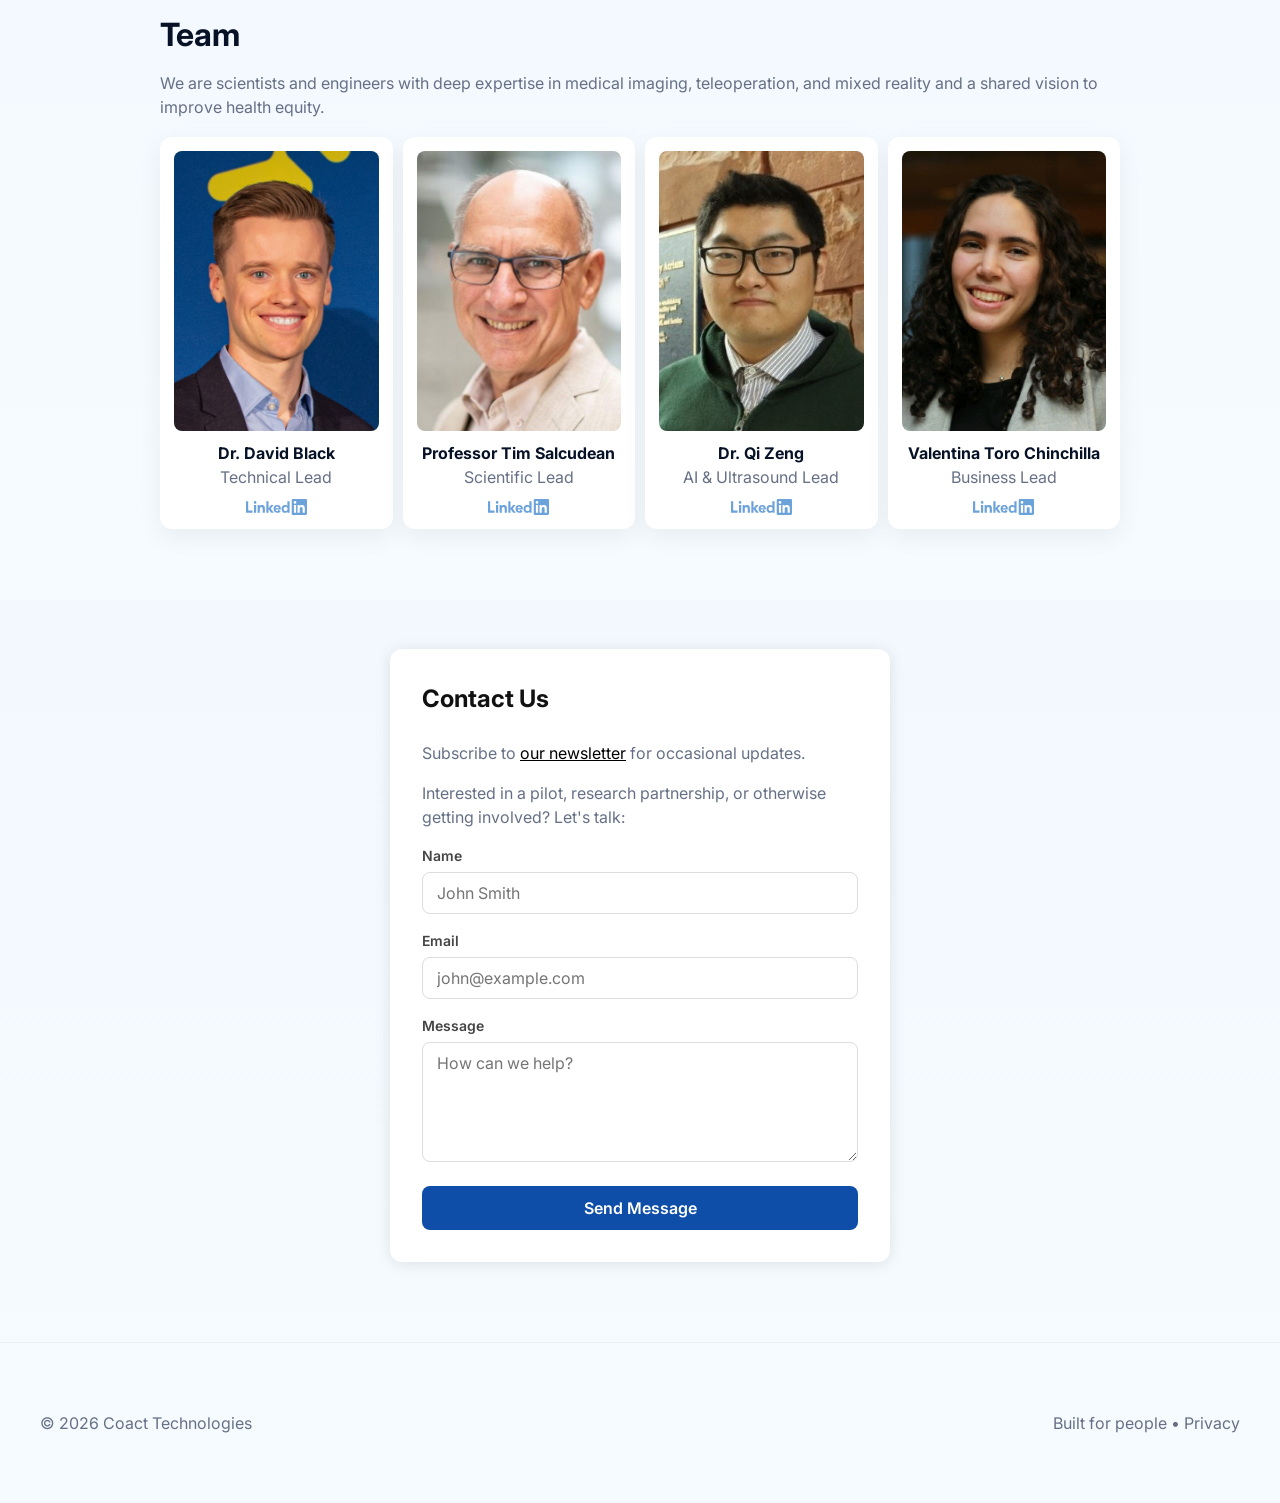
==== commit ea0d4b0f: "Made video auto-play" ====
--- a/index.html
+++ b/index.html
@@ -170,7 +170,7 @@
     <p class="sol-sub">A remote expert guides the hands of someone on site, in real time. It feels like scanning in person, with no travel and no robot.</p>
 
     <div class="sol-video">
-      <iframe src="https://www.youtube.com/embed/L1TcdasqV7s?autoplay=1&amp;mute=1&amp;playsinline=1&amp;loop=1&amp;playlist=L1TcdasqV7s" title="Coact Technologies demo" allow="autoplay; encrypted-media; picture-in-picture; fullscreen" allowfullscreen referrerpolicy="strict-origin-when-cross-origin"></iframe>
+      <iframe id="demo-video" data-src="https://www.youtube.com/embed/L1TcdasqV7s?autoplay=1&amp;mute=1&amp;playsinline=1&amp;loop=1&amp;playlist=L1TcdasqV7s&amp;enablejsapi=1" title="Coact Technologies demo" allow="autoplay; encrypted-media; picture-in-picture; fullscreen" allowfullscreen referrerpolicy="strict-origin-when-cross-origin"></iframe>
     </div>
 
     <div class="how">
@@ -723,6 +723,29 @@
       window.addEventListener('scroll', onScroll, {passive:true});
       // initial
       update();
+    })();
+
+    // Demo video: load and autoplay once scrolled into view, pause when scrolled away
+    (function(){
+      const video = document.getElementById('demo-video');
+      if(!video) return;
+      if(!('IntersectionObserver' in window)){ video.src = video.dataset.src; return; }
+
+      function command(func){
+        video.contentWindow.postMessage(JSON.stringify({event:'command', func, args:[]}), '*');
+      }
+
+      const io = new IntersectionObserver((entries)=>{
+        entries.forEach(e=>{
+          if(e.isIntersecting){
+            if(!video.src) video.src = video.dataset.src;
+            else command('playVideo');
+          } else if(video.src){
+            command('pauseVideo');
+          }
+        });
+      },{threshold:0.5});
+      io.observe(video);
     })();
 
     // Reveal on scroll
